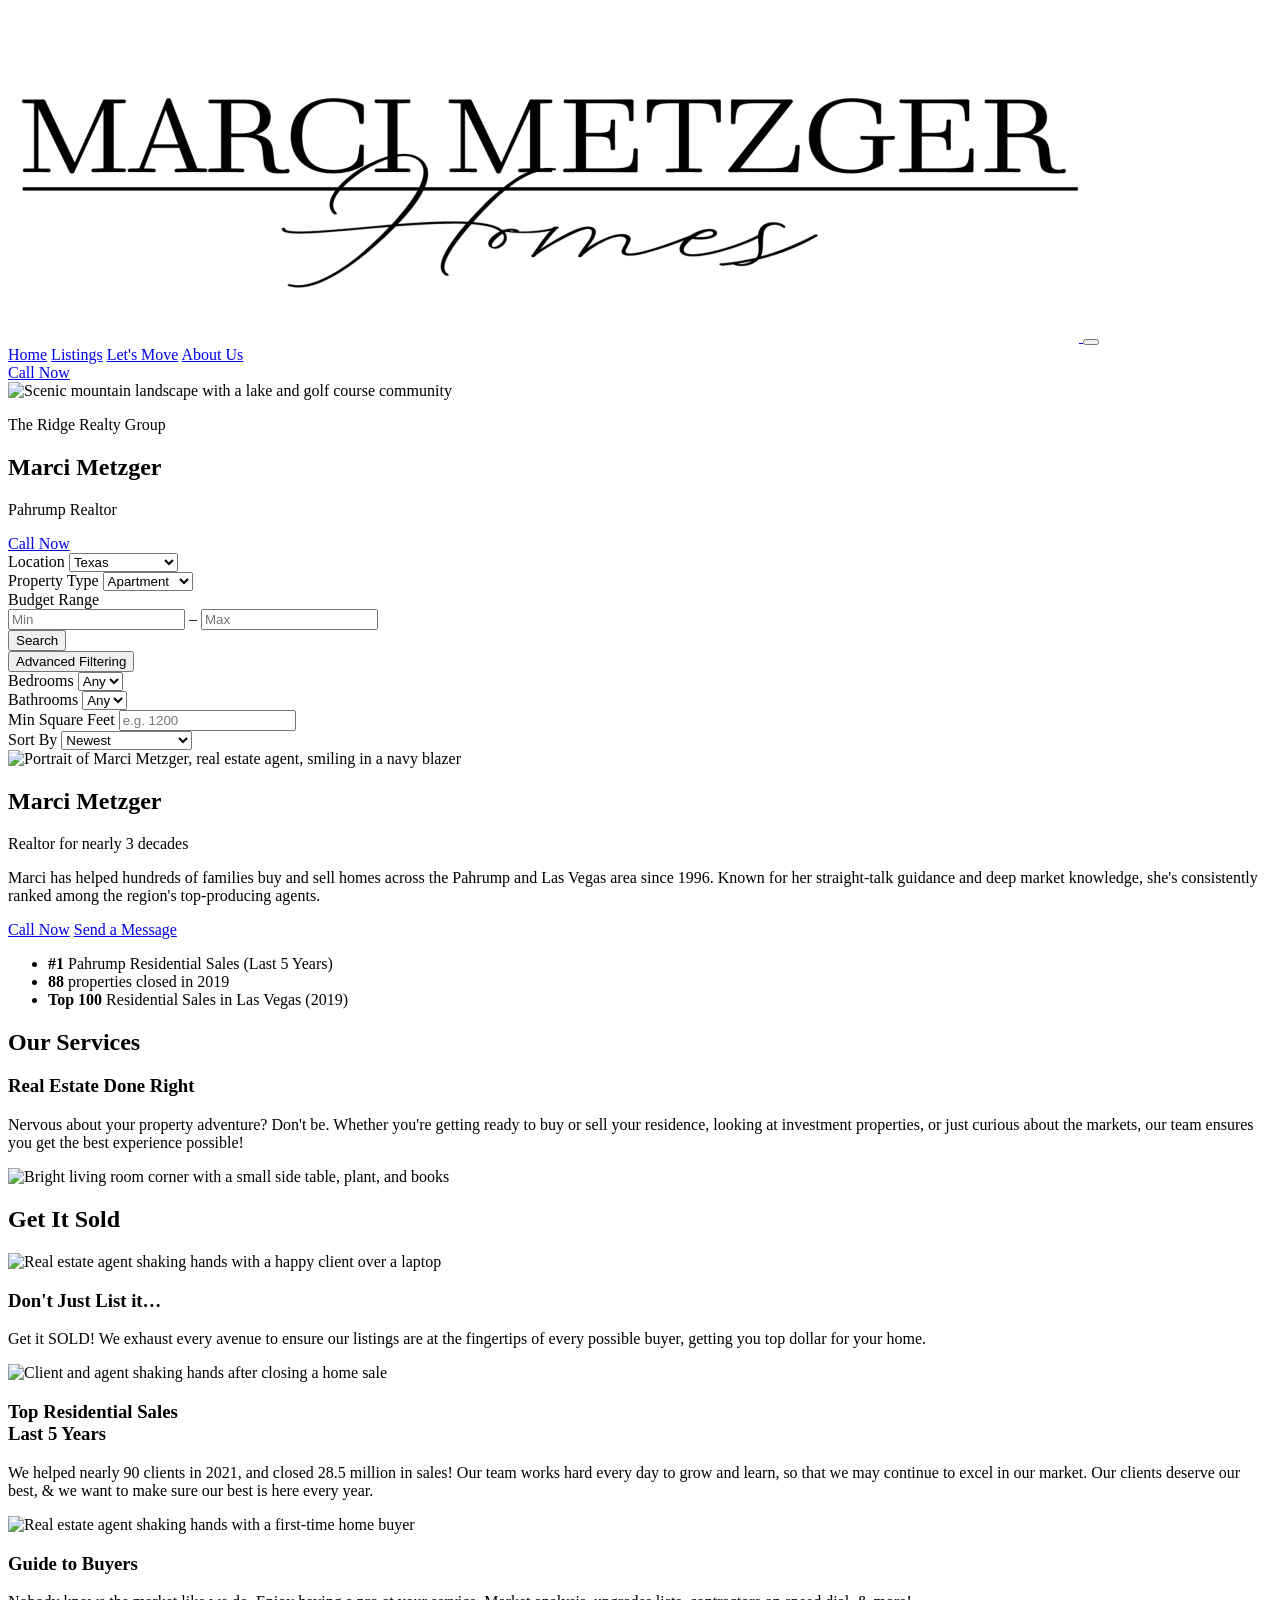
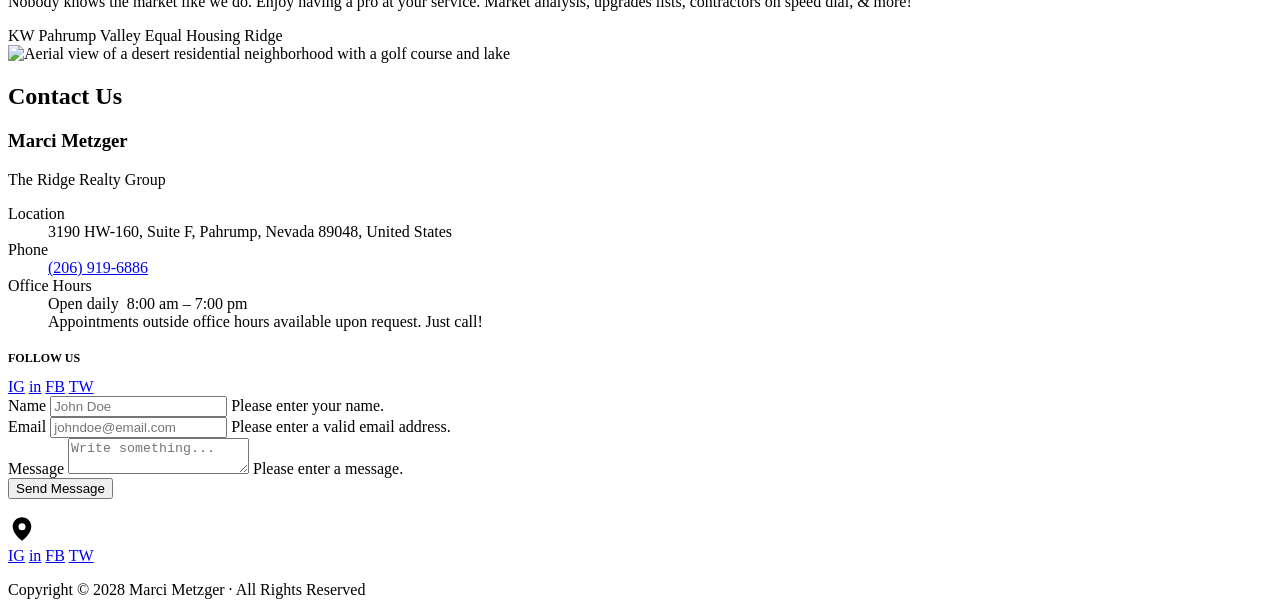
==== homepage.html @ 2920d017 "Create homepage.html" ====
<!DOCTYPE html>
<html lang="en">
<head>
<meta charset="UTF-8">
<meta name="viewport" content="width=device-width, initial-scale=1.0">
<title>Marci Metzger Homes | The Ridge Realty Group</title>
<link rel="stylesheet" href="styles.css">
</head>
<body>

<header class="site-header">
  <div class="container">
    <a href="#" class="brand">
    <img src="images/logo.png" alt="Marci Metzger Homes" class="brand-logo">
    </a>

    <button class="nav-toggle" id="navToggle" aria-expanded="false" aria-controls="primaryNav" aria-label="Toggle navigation menu">
      <span class="bar"></span>
    </button>

    <nav class="primary-nav" id="primaryNav" aria-label="Primary">
      <a href="#home">Home</a>
      <a href="#listings">Listings</a>
      <a href="#move">Let's Move</a>
      <a href="#about">About Us</a>
    </nav>

    <a href="tel:12069196886" class="btn btn-rust header-cta">Call Now</a>
  </div>
</header>

<main id="home">

  <!-- ============ HERO ============ -->
  <section class="hero" aria-label="Introduction">
    <div class="hero-media">
      <img src="https://images.unsplash.com/photo-1500375592092-40eb2168fd21?w=1600&h=1000&fit=crop"
           alt="Scenic mountain landscape with a lake and golf course community">
    </div>
    <div class="hero-copy container">
      <p class="eyebrow">The Ridge Realty Group</p>
      <h1>Marci Metzger</h1>
      <p class="role">Pahrump Realtor</p>
      <a href="tel:12069196886" class="btn btn-rust">Call Now</a>
    </div>
  </section>

  <!-- ============ SEARCH BAR ============ -->
  <div class="search-bar-wrap">
    <form class="search-bar" aria-label="Property search">
      <div class="container">
        <div class="search-fields">
          <div class="search-field">
            <label for="location">Location</label>
            <select id="location" name="location">
              <option value="">Select location</option>
              <option selected>Texas</option>
              <option>Nevada</option>
              <option>Arizona</option>
              <option>California</option>
            </select>
          </div>

          <div class="search-field">
            <label for="propertyType">Property Type</label>
            <select id="propertyType" name="propertyType">
              <option value="">Select type</option>
              <option selected>Apartment</option>
              <option>House</option>
              <option>Townhouse</option>
              <option>Land</option>
            </select>
          </div>

          <div class="search-field">
            <label id="budgetLabel">Budget Range</label>
            <div class="budget-range" role="group" aria-labelledby="budgetLabel">
              <input type="number" id="budgetMin" placeholder="Min" inputmode="numeric" aria-label="Minimum budget">
              <span class="sep" aria-hidden="true">–</span>
              <input type="number" id="budgetMax" placeholder="Max" inputmode="numeric" aria-label="Maximum budget">
            </div>
          </div>

          <button type="submit" class="search-submit">Search</button>
        </div>

        <button type="button" class="advanced-toggle" id="advancedToggle" aria-expanded="false" aria-controls="advancedFields">
          <span class="chevron" aria-hidden="true"></span>
          Advanced Filtering
        </button>

        <div class="advanced-fields" id="advancedFields">
          <div class="search-field">
            <label for="beds">Bedrooms</label>
            <select id="beds">
              <option value="">Any</option>
              <option>1+</option><option>2+</option><option>3+</option><option>4+</option>
            </select>
          </div>
          <div class="search-field">
            <label for="baths">Bathrooms</label>
            <select id="baths">
              <option value="">Any</option>
              <option>1+</option><option>2+</option><option>3+</option>
            </select>
          </div>
          <div class="search-field">
            <label for="sqft">Min Square Feet</label>
            <input type="number" id="sqft" placeholder="e.g. 1200" inputmode="numeric">
          </div>
          <div class="search-field">
            <label for="sortBy">Sort By</label>
            <select id="sortBy">
              <option value="">Newest</option>
              <option>Price: Low to High</option>
              <option>Price: High to Low</option>
            </select>
          </div>
        </div>
      </div>
    </form>
  </div>

  <!-- ============ AGENT ABOUT ============ -->
  <section class="about-agent" id="about" aria-labelledby="agentName">
    <div class="container agent-card">
      <div class="agent-photo">
        <img src="https://images.unsplash.com/photo-1573497019940-1c28c88b4f3e?w=640&h=800&fit=crop"
             alt="Portrait of Marci Metzger, real estate agent, smiling in a navy blazer">
      </div>

      <div class="agent-info">
        <h2 id="agentName">Marci Metzger</h2>
        <p class="role">Realtor for nearly 3 decades</p>
        <p class="bio">
          Marci has helped hundreds of families buy and sell homes across the Pahrump and Las
          Vegas area since 1996. Known for her straight-talk guidance and deep market
          knowledge, she's consistently ranked among the region's top-producing agents.
        </p>

        <div class="agent-actions">
          <a href="tel:12069196886" class="btn btn-rust">Call Now</a>
          <a href="#contact" class="btn btn-outline">Send a Message</a>
        </div>

        <ul class="agent-stats" role="list">
          <li class="stat-pill"><strong>#1</strong> Pahrump Residential Sales (Last 5 Years)</li>
          <li class="stat-pill"><strong>88</strong> properties closed in 2019</li>
          <li class="stat-pill"><strong>Top 100</strong> Residential Sales in Las Vegas (2019)</li>
        </ul>
      </div>
    </div>
  </section>

  <!-- ============ SERVICES ============ -->
  <section class="services" aria-labelledby="servicesHeading">
    <div class="container">
      <h2 id="servicesHeading">Our Services</h2>
      <article class="services-card">
        <div class="services-text">
          <h3>Real Estate Done Right</h3>
          <p>
            Nervous about your property adventure? Don't be. Whether you're getting ready to
            buy or sell your residence, looking at investment properties, or just curious
            about the markets, our team ensures you get the best experience possible!
          </p>
        </div>
        <div class="services-image">
          <img src="https://images.unsplash.com/photo-1493663284031-b7e3aefcae8e?w=900&h=700&fit=crop"
               alt="Bright living room corner with a small side table, plant, and books">
        </div>
      </article>
    </div>
  </section>

  <!-- ============ GET IT SOLD ============ -->
  <section class="sold" id="listings" aria-labelledby="soldHeading">
    <div class="container">
      <h2 id="soldHeading">Get It Sold</h2>
      <div class="sold-grid">

        <article class="sold-card">
          <img src="https://images.unsplash.com/photo-1521791136064-7986c2920216?w=700&h=520&fit=crop"
               alt="Real estate agent shaking hands with a happy client over a laptop">
          <div class="sold-body">
            <h3>Don't Just List it&hellip;</h3>
            <p>Get it SOLD! We exhaust every avenue to ensure our listings are at the fingertips of every possible buyer, getting you top dollar for your home.</p>
          </div>
        </article>

        <article class="sold-card featured">
          <img src="https://images.unsplash.com/photo-1521791136064-7986c2920216?w=700&h=520&fit=crop"
               alt="Client and agent shaking hands after closing a home sale">
          <div class="sold-body">
            <h3>Top Residential Sales<br>Last 5 Years</h3>
            <p>We helped nearly 90 clients in 2021, and closed 28.5 million in sales! Our team works hard every day to grow and learn, so that we may continue to excel in our market. Our clients deserve our best, &amp; we want to make sure our best is here every year.</p>
          </div>
        </article>

        <article class="sold-card">
          <img src="https://images.unsplash.com/photo-1521791136064-7986c2920216?w=700&h=520&fit=crop"
               alt="Real estate agent shaking hands with a first-time home buyer">
          <div class="sold-body">
            <h3>Guide to Buyers</h3>
            <p>Nobody knows the market like we do. Enjoy having a pro at your service. Market analysis, upgrades lists, contractors on speed dial, &amp; more!</p>
          </div>
        </article>

      </div>
    </div>
  </section>

  <!-- ============ PARTNER LOGOS ============ -->
  <div class="partners" aria-label="Affiliations and certifications">
    <div class="container logos">
      <span class="logo-chip">KW</span>
      <span class="logo-chip">Pahrump Valley</span>
      <span class="logo-chip">Equal Housing</span>
      <span class="logo-chip">Ridge</span>
    </div>
  </div>

  <!-- ============ AERIAL IMAGE ============ -->
  <div class="aerial">
    <img src="https://images.unsplash.com/photo-1449824913935-59a10b8d2000?w=1600&h=700&fit=crop"
         alt="Aerial view of a desert residential neighborhood with a golf course and lake">
  </div>

  <!-- ============ CONTACT ============ -->
  <section class="contact" id="contact" aria-labelledby="contactHeading">
    <div class="container">
      <h2 id="contactHeading">Contact Us</h2>

      <div class="contact-grid">
        <div class="contact-info">
          <h3>Marci Metzger</h3>
          <p class="org">The Ridge Realty Group</p>

          <dl>
            <dt>Location</dt>
            <dd>3190 HW-160, Suite F, Pahrump, Nevada 89048, United States</dd>

            <dt>Phone</dt>
            <dd><a href="tel:12069196886">(206) 919-6886</a></dd>

            <dt>Office Hours</dt>
            <dd>Open daily &nbsp;8:00 am &ndash; 7:00 pm<br>
              Appointments outside office hours available upon request. Just call!</dd>
          </dl>

          <p class="org" style="margin-top:20px; color:var(--rust); font-weight:700; text-transform:uppercase; font-size:12px;">Follow Us</p>
          <nav class="social-row" aria-label="Social media">
            <a href="#" aria-label="Instagram">IG</a>
            <a href="#" aria-label="LinkedIn">in</a>
            <a href="#" aria-label="Facebook">FB</a>
            <a href="#" aria-label="Twitter">TW</a>
          </nav>
        </div>

        <form class="contact-form" id="contactForm" novalidate>
          <div class="form-field" id="nameField">
            <label for="name">Name</label>
            <input type="text" id="name" name="name" placeholder="John Doe" autocomplete="name">
            <span class="field-error">Please enter your name.</span>
          </div>

          <div class="form-field" id="emailField">
            <label for="email">Email</label>
            <input type="email" id="email" name="email" placeholder="johndoe@email.com" autocomplete="email">
            <span class="field-error">Please enter a valid email address.</span>
          </div>

          <div class="form-field" id="messageField">
            <label for="message">Message</label>
            <textarea id="message" name="message" placeholder="Write something..."></textarea>
            <span class="field-error">Please enter a message.</span>
          </div>

          <button type="submit" class="btn btn-rust" style="align-self:flex-start;">Send Message</button>
          <p class="form-status" id="formStatus" role="status" aria-live="polite"></p>
        </form>
      </div>

      <div class="map-embed" role="img" aria-label="Map showing office location in Pahrump, Nevada">
        <svg class="pin" width="28" height="28" viewBox="0 0 24 24" fill="currentColor"><path d="M12 2C7.6 2 4 5.6 4 10c0 6 8 12 8 12s8-6 8-12c0-4.4-3.6-8-8-8zm0 11a3 3 0 1 1 0-6 3 3 0 0 1 0 6z"/></svg>
      </div>
    </div>
  </section>

</main>

<footer class="site-footer">
  <div class="container">
    <nav class="social-row" aria-label="Social media">
      <a href="#" aria-label="Instagram">IG</a>
      <a href="#" aria-label="LinkedIn">in</a>
      <a href="#" aria-label="Facebook">FB</a>
      <a href="#" aria-label="Twitter">TW</a>
    </nav>
    <p>Copyright &copy; 2028 Marci Metzger &middot; All Rights Reserved</p>
  </div>
</footer>

<script src="script.js"></script>
</body>
</html>
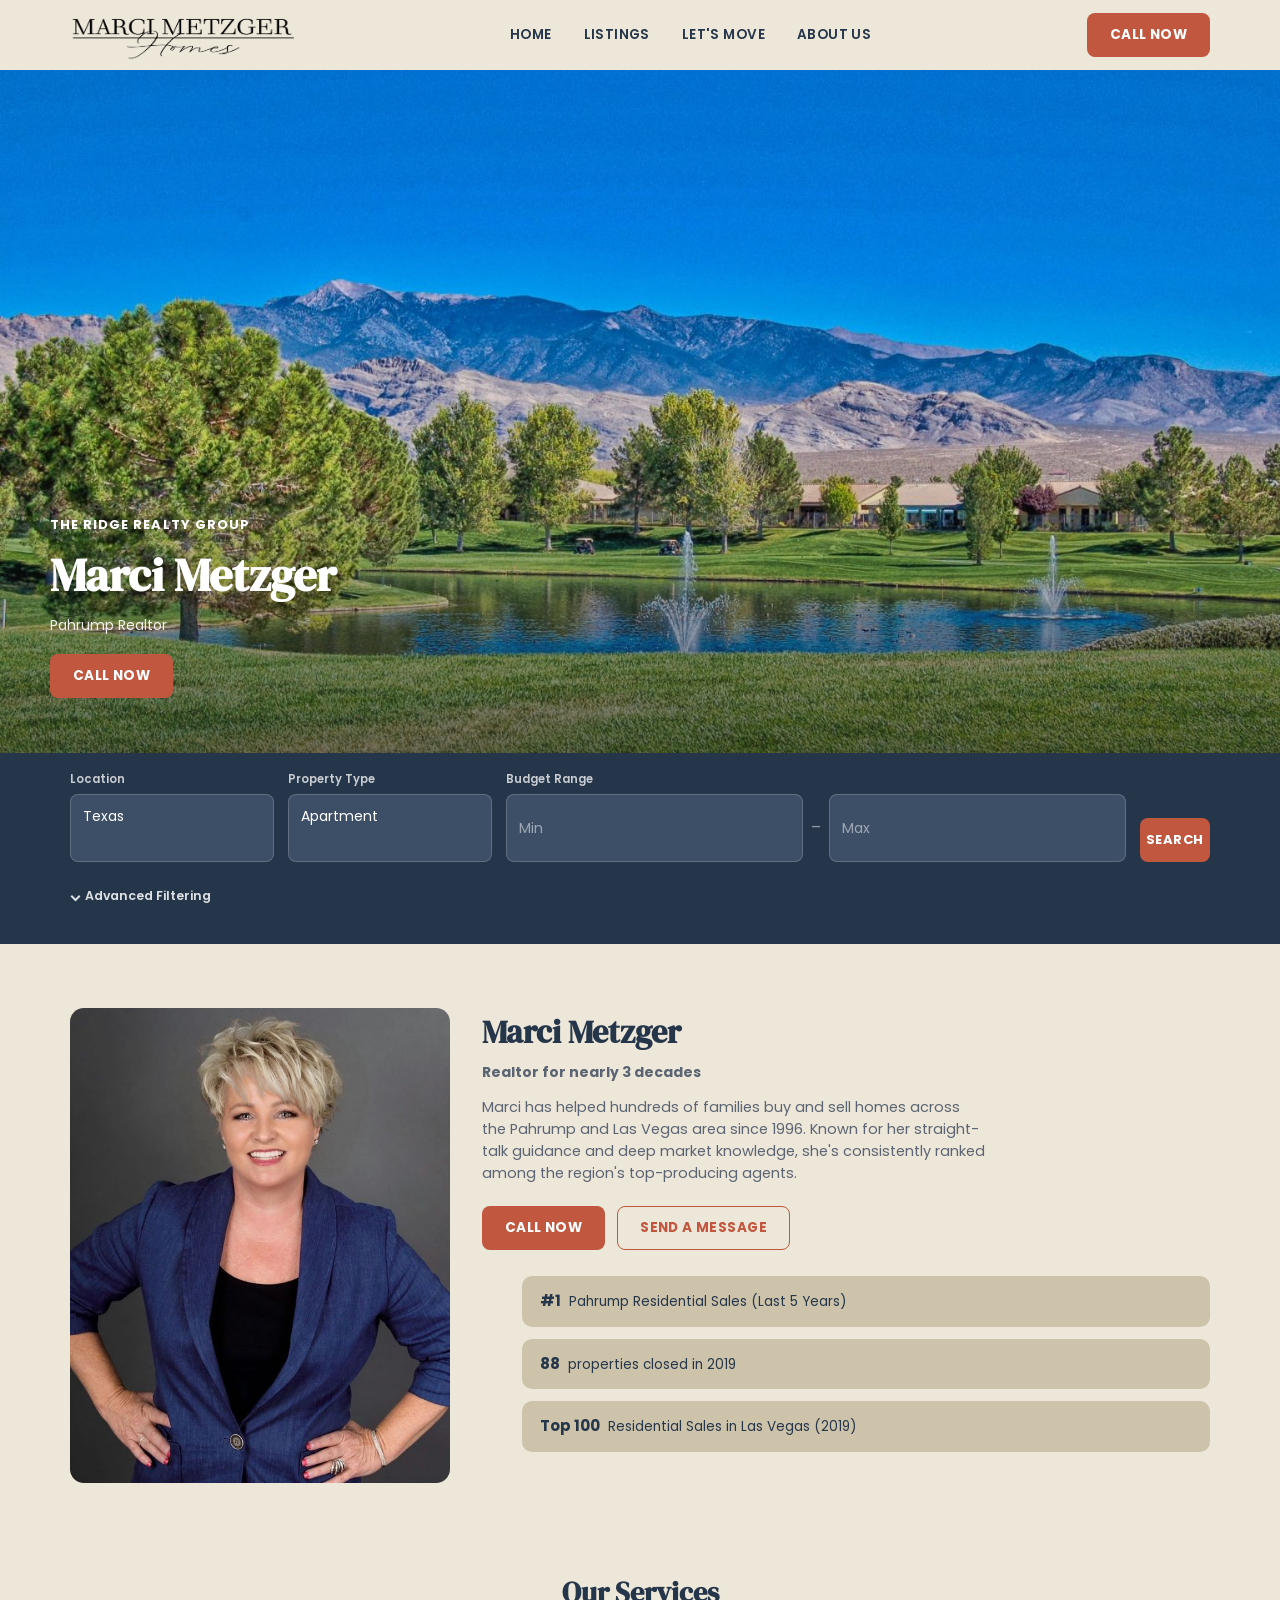
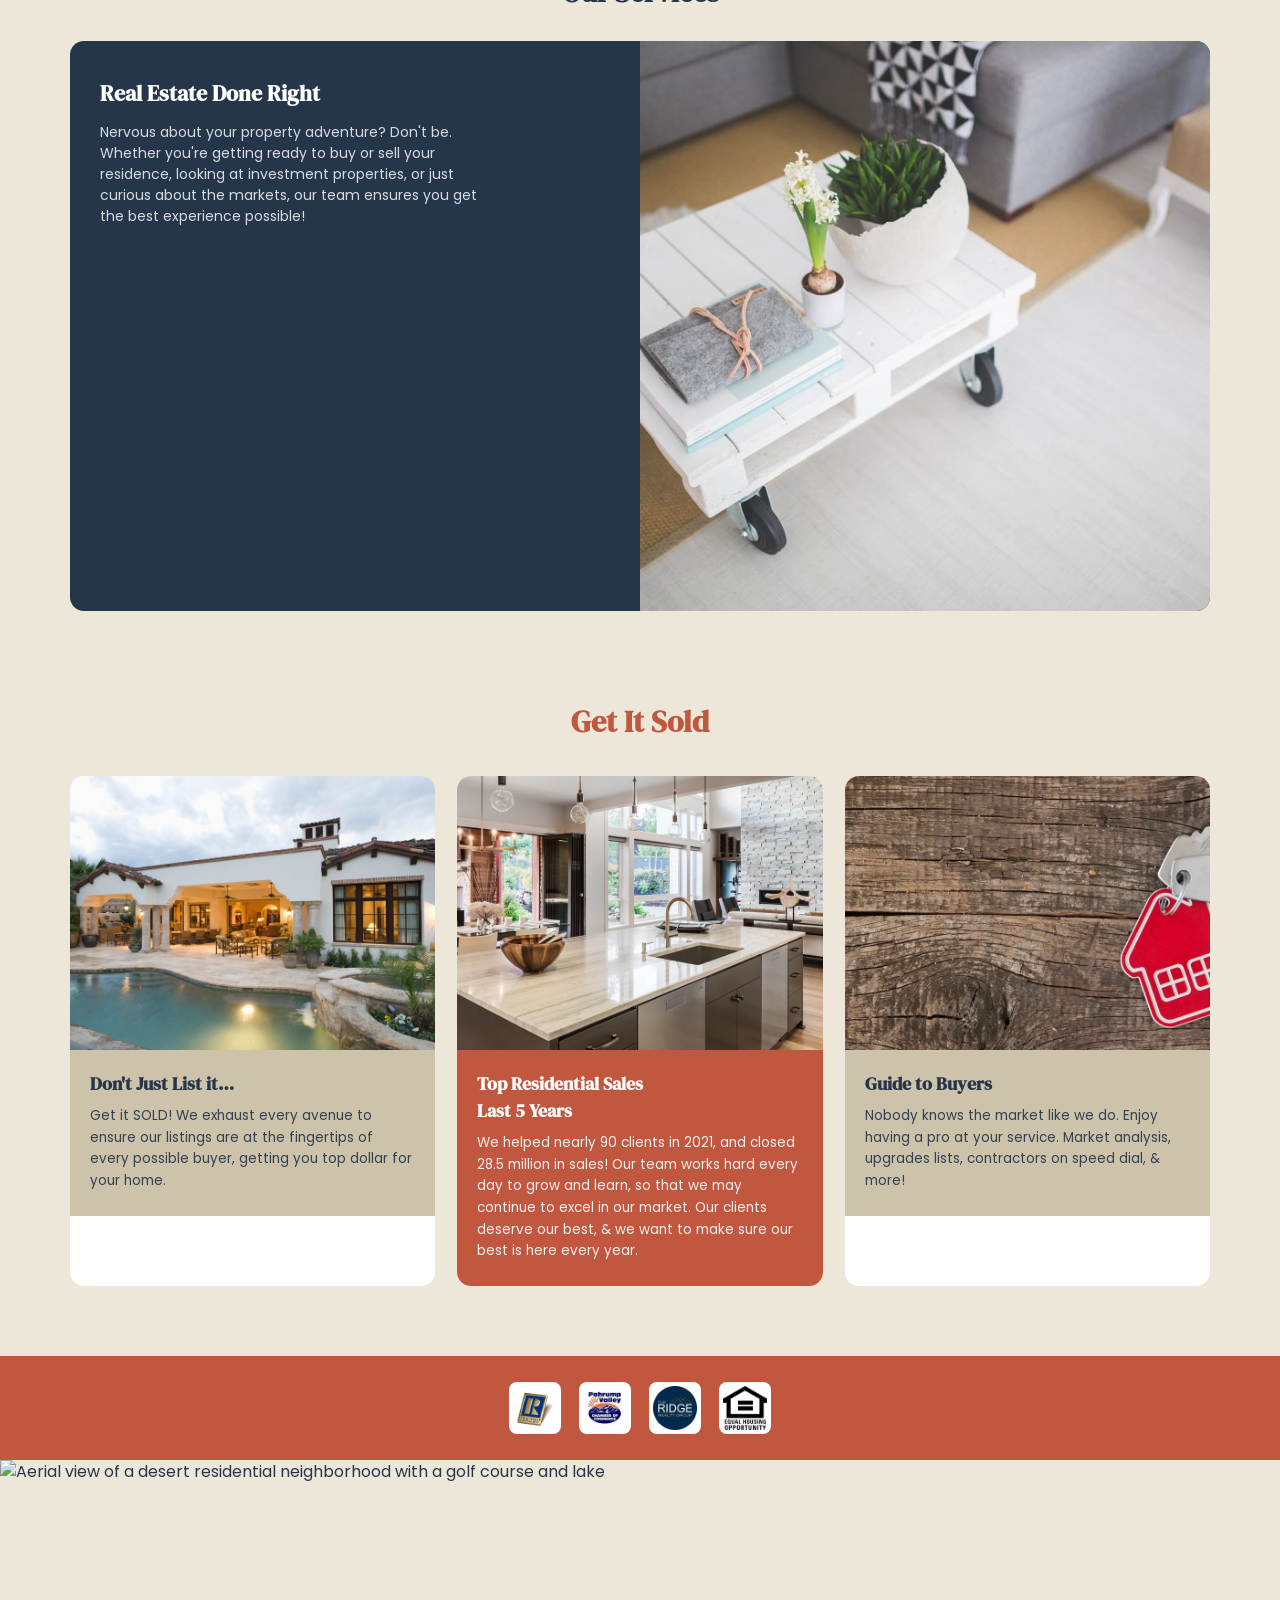
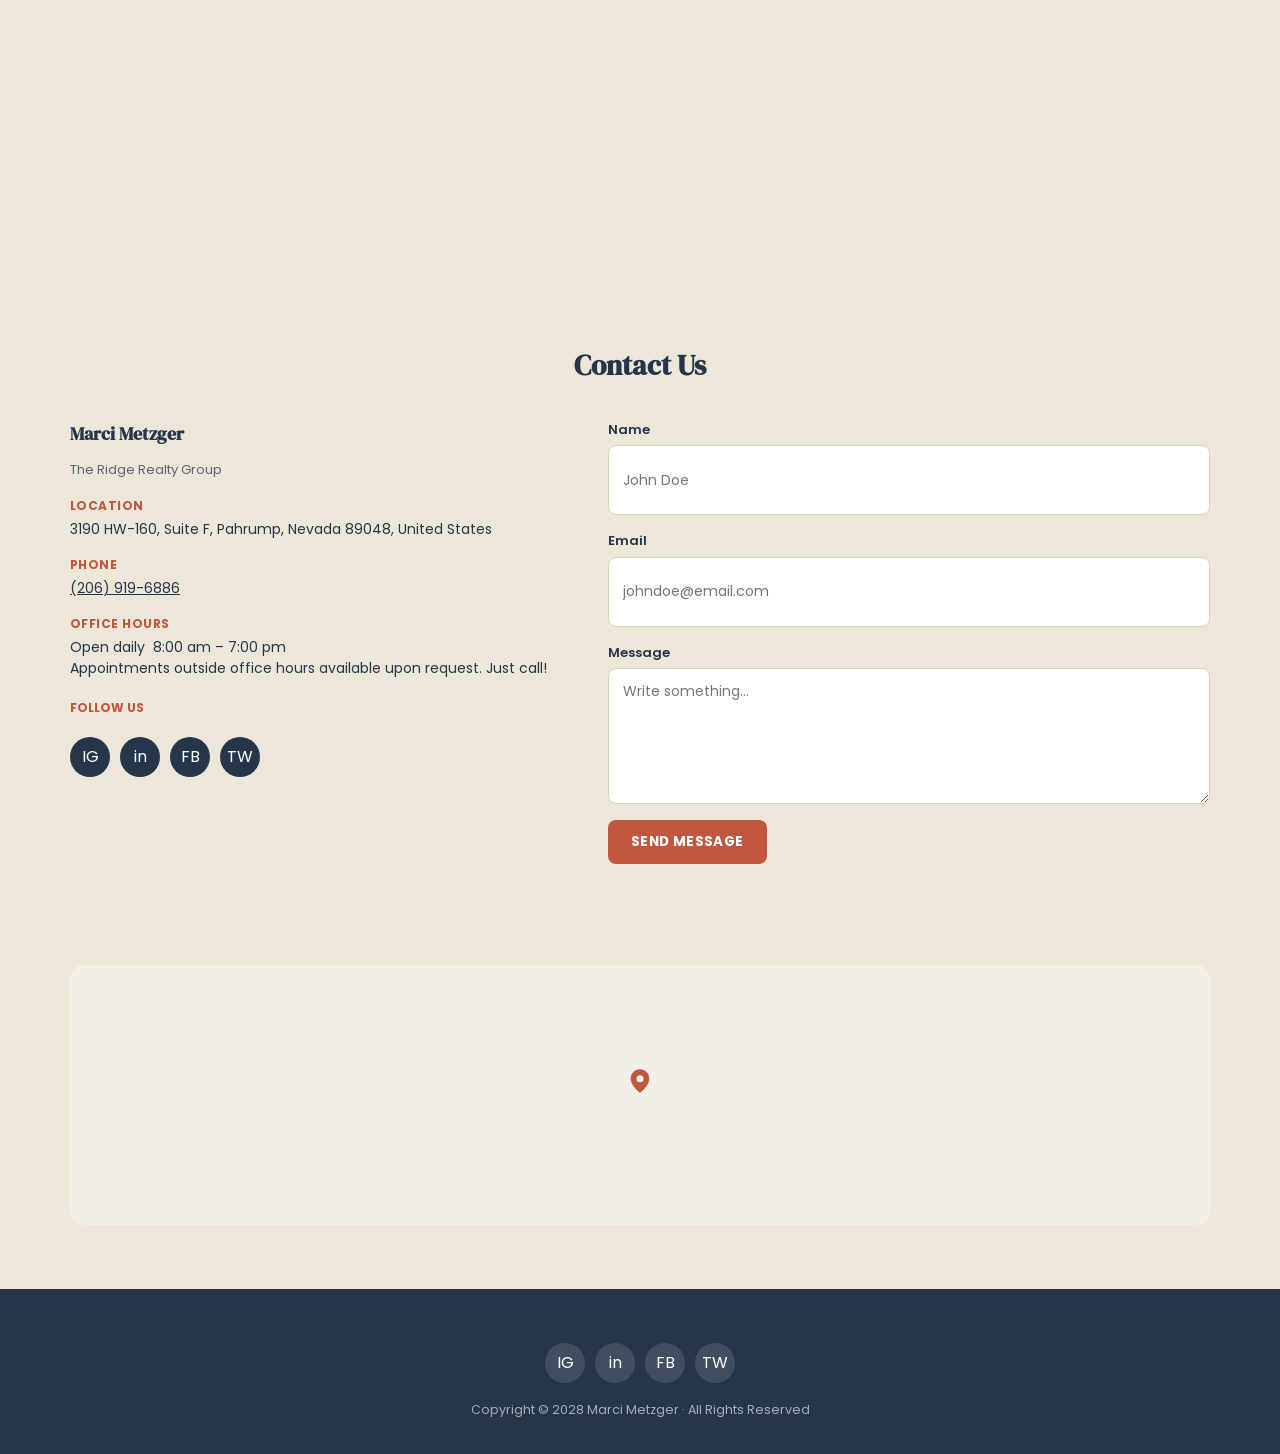
==== commit 16e148fb: "Replace website images" ====
--- a/homepage.html
+++ b/homepage.html
@@ -34,7 +34,7 @@
   <!-- ============ HERO ============ -->
   <section class="hero" aria-label="Introduction">
     <div class="hero-media">
-      <img src="https://images.unsplash.com/photo-1500375592092-40eb2168fd21?w=1600&h=1000&fit=crop"
+      <img src="images/hero.jpg"
            alt="Scenic mountain landscape with a lake and golf course community">
     </div>
     <div class="hero-copy container">
@@ -125,8 +125,8 @@
   <section class="about-agent" id="about" aria-labelledby="agentName">
     <div class="container agent-card">
       <div class="agent-photo">
-        <img src="https://images.unsplash.com/photo-1573497019940-1c28c88b4f3e?w=640&h=800&fit=crop"
-             alt="Portrait of Marci Metzger, real estate agent, smiling in a navy blazer">
+        <img src="images/profile.jpg"
+             alt="Portrait of Marci Metzger">
       </div>
 
       <div class="agent-info">
@@ -166,7 +166,7 @@
           </p>
         </div>
         <div class="services-image">
-          <img src="https://images.unsplash.com/photo-1493663284031-b7e3aefcae8e?w=900&h=700&fit=crop"
+          <img src="images/service1.jpg"
                alt="Bright living room corner with a small side table, plant, and books">
         </div>
       </article>
@@ -180,8 +180,8 @@
       <div class="sold-grid">
 
         <article class="sold-card">
-          <img src="https://images.unsplash.com/photo-1521791136064-7986c2920216?w=700&h=520&fit=crop"
-               alt="Real estate agent shaking hands with a happy client over a laptop">
+          <img src="images/intro2.jpg"
+               alt="A mid-century house">
           <div class="sold-body">
             <h3>Don't Just List it&hellip;</h3>
             <p>Get it SOLD! We exhaust every avenue to ensure our listings are at the fingertips of every possible buyer, getting you top dollar for your home.</p>
@@ -189,8 +189,8 @@
         </article>
 
         <article class="sold-card featured">
-          <img src="https://images.unsplash.com/photo-1521791136064-7986c2920216?w=700&h=520&fit=crop"
-               alt="Client and agent shaking hands after closing a home sale">
+          <img src="images/intro1.jpg"
+               alt="Interior or a mid-century house">
           <div class="sold-body">
             <h3>Top Residential Sales<br>Last 5 Years</h3>
             <p>We helped nearly 90 clients in 2021, and closed 28.5 million in sales! Our team works hard every day to grow and learn, so that we may continue to excel in our market. Our clients deserve our best, &amp; we want to make sure our best is here every year.</p>
@@ -198,8 +198,8 @@
         </article>
 
         <article class="sold-card">
-          <img src="https://images.unsplash.com/photo-1521791136064-7986c2920216?w=700&h=520&fit=crop"
-               alt="Real estate agent shaking hands with a first-time home buyer">
+          <img src="images/intro3.jpg"
+               alt="Key to a property in a wooden background">
           <div class="sold-body">
             <h3>Guide to Buyers</h3>
             <p>Nobody knows the market like we do. Enjoy having a pro at your service. Market analysis, upgrades lists, contractors on speed dial, &amp; more!</p>
@@ -213,10 +213,10 @@
   <!-- ============ PARTNER LOGOS ============ -->
   <div class="partners" aria-label="Affiliations and certifications">
     <div class="container logos">
-      <span class="logo-chip">KW</span>
-      <span class="logo-chip">Pahrump Valley</span>
-      <span class="logo-chip">Equal Housing</span>
-      <span class="logo-chip">Ridge</span>
+        <img src="images/company1.jpg" alt="Realtor" class="logo-chip">
+        <img src="images/company2.jpg" alt="Pahrump Valley Chamber of Commerce" class="logo-chip">
+        <img src="images/company3.png" alt="The Ridge Realty Group" class="logo-chip">
+        <img src="images/company4.png" alt="Equality Housing Opportunity" class="logo-chip">
     </div>
   </div>
 
--- a/styles.css
+++ b/styles.css
@@ -0,0 +1,657 @@
+@import url('https://fonts.googleapis.com/css2?family=DM+Serif+Display&family=Poppins:wght@400;600;700&display=swap');
+
+:root{
+  --navy:#26364a;
+  --navy-soft:#3d4f66;
+  --cream:#ede7d9;
+  --cream-deep:#e2dbc9;
+  --paper:#ffffff;
+  --line:#d9d0ba;
+  --rust:#c1573f;
+  --rust-deep:#a6432d;
+  --tan:#cdc3ab;
+  --text:#26364a;
+  --text-soft:#5b6472;
+  --focus:#1f6fa5;
+  --radius-lg:14px;
+  --radius-md:10px;
+  --max:1180px;
+  font-size:16px;
+}
+
+*, *::before, *::after{ box-sizing:border-box; }
+html{ scroll-behavior:smooth; }
+body {
+  margin: 0;
+  font-family: "Poppins", sans-serif;
+  color: var(--text);
+  background: var(--cream);
+  line-height: 1.5;
+}
+img{ max-width:100%; display:block; }
+h1, h2, h3 { 
+  font-family: "DM Serif Display", serif; 
+  margin: 0; 
+}
+a{ color:inherit; }
+button{ font-family:inherit; }
+
+.visually-hidden{
+  position:absolute; width:1px; height:1px;
+  padding:0; margin:-1px; overflow:hidden;
+  clip:rect(0,0,0,0); white-space:nowrap; border:0;
+}
+
+/* Visible, consistent focus state for every interactive element */
+a:focus-visible,
+button:focus-visible,
+input:focus-visible,
+select:focus-visible,
+textarea:focus-visible{
+  outline:2px solid var(--focus);
+  outline-offset:2px;
+  border-radius:4px;
+}
+
+.container{
+  max-width:var(--max);
+  margin:0 auto;
+  padding:0 20px;
+}
+
+/* =========================================================
+   Buttons
+   ========================================================= */
+.btn{
+  display:inline-flex;
+  align-items:center;
+  justify-content:center;
+  gap:8px;
+  min-height:44px;
+  padding:0 22px;
+  border-radius:8px;
+  font-size:13.5px;
+  font-weight:700;
+  letter-spacing:.03em;
+  text-transform:uppercase;
+  text-decoration:none;
+  cursor:pointer;
+  border:1.5px solid transparent;
+  transition:background .15s ease, color .15s ease, border-color .15s ease;
+}
+.btn-rust{ background:var(--rust); color:#fff; }
+.btn-rust:hover{ background:var(--rust-deep); }
+.btn-outline{ background:transparent; color:var(--rust); border-color:var(--rust); }
+.btn-outline:hover{ background:var(--rust); color:#fff; }
+
+/* =========================================================
+   Header
+   ========================================================= */
+.site-header {
+  height: 70px;
+}
+
+.site-header .container {
+  height: 100%;
+  display: flex;       /* Optional: Helps align your nav and logo horizontally */
+  align-items: center; /* Optional: Centers everything vertically */
+  justify-content: space-between; /* NEW: Distributes items Left, Center, and Right */
+  position: relative; /* Helps keep the layout stable */
+}
+
+.brand {
+  height: 100%;
+  display: flex; 
+  align-items: center;
+}
+
+.brand-logo {
+  height: 100%;
+  max-height: 70px; 
+  width: auto;         /* Maintains the aspect ratio */
+  object-fit: contain; /* Prevents distortion */
+}
+.brand .brand-name {
+  font-family: "DM Serif Display", serif;
+  font-weight: 700;
+  font-size: 16px;
+  letter-spacing: .05em;
+  text-transform: uppercase;
+}
+.brand .brand-tag{
+  font-family:"Brush Script MT", cursive;
+  font-size:14px;
+  color:var(--text-soft);
+}
+
+.nav-toggle{
+  display:flex;
+  align-items:center;
+  justify-content:center;
+  width:44px; height:44px;
+  border:none;
+  background:transparent;
+  cursor:pointer;
+}
+.nav-toggle .bar{
+  display:block;
+  width:22px; height:2px;
+  background:var(--navy);
+  position:relative;
+  transition:transform .2s ease, opacity .2s ease;
+}
+.nav-toggle .bar::before,
+.nav-toggle .bar::after{
+  content:"";
+  position:absolute; left:0;
+  width:22px; height:2px;
+  background:var(--navy);
+  transition:transform .2s ease, top .2s ease;
+}
+.nav-toggle .bar::before{ top:-7px; }
+.nav-toggle .bar::after{ top:7px; }
+.nav-toggle[aria-expanded="true"] .bar{ background:transparent; }
+.nav-toggle[aria-expanded="true"] .bar::before{ transform:rotate(45deg); top:0; }
+.nav-toggle[aria-expanded="true"] .bar::after{ transform:rotate(-45deg); top:0; }
+
+.primary-nav{
+  position:absolute;
+  top:100%; left:0; right:0;
+  background:var(--cream);
+  border-bottom:1px solid var(--line);
+  display:none;
+  flex-direction:column;
+  padding:8px 20px 18px;
+}
+.primary-nav.open{ display:flex; }
+.primary-nav a{
+  padding:12px 0;
+  font-size:14px;
+  font-weight:600;
+  text-decoration:none;
+  color:var(--navy);
+  border-bottom:1px solid var(--line);
+}
+.primary-nav a:last-child{ border-bottom:none; }
+.header-cta{ display:none; }
+
+@media (min-width:860px){
+  .nav-toggle{ display:none; }
+  .primary-nav{
+    position:static;
+    display:flex;
+    flex-direction:row;
+    gap:32px;
+    background:transparent;
+    border:none;
+    padding:0;
+  }
+  .primary-nav a{
+    border:none;
+    padding:8px 0;
+    font-size:13.5px;
+    letter-spacing:.03em;
+    text-transform:uppercase;
+  }
+  .header-cta{ display:inline-flex; }
+}
+
+/* =========================================================
+   Hero
+   ========================================================= */
+.hero{
+  position:relative;
+  isolation:isolate;
+}
+.hero-media{
+  position:relative;
+  height:76vh;
+  min-height:420px;
+  max-height:700px;
+  overflow:hidden;
+}
+.hero-media img{
+  width:100%; height:100%;
+  object-fit:cover;
+}
+.hero-media::after{
+  content:"";
+  position:absolute; inset:0;
+  background:linear-gradient(0deg, rgba(15,20,26,.55) 0%, rgba(15,20,26,.05) 45%, rgba(15,20,26,0) 70%);
+}
+.hero-copy{
+  position:absolute;
+  left:0; right:0; bottom:56px;
+  z-index:2;
+  padding:0 20px;
+  color:#fff;
+}
+.hero-copy .eyebrow{
+  font-size:13px;
+  font-weight:700;
+  letter-spacing:.08em;
+  text-transform:uppercase;
+  margin:0 0 6px;
+}
+.hero-copy h1{
+  font-size:clamp(28px, 6vw, 46px);
+  margin:0 0 6px;
+}
+.hero-copy .role{
+  font-size:14px;
+  margin:0 0 18px;
+  opacity:.9;
+}
+
+/* Search bar */
+.search-bar-wrap{
+  position:relative;
+  z-index:3;
+  margin-top:-1px;
+}
+.search-bar{
+  background:var(--navy);
+  padding:18px 20px 14px;
+}
+.search-fields{
+  display:grid;
+  grid-template-columns:1fr;
+  gap:14px;
+}
+.search-field{
+  display:flex;
+  flex-direction:column;
+  gap:6px;
+}
+.search-field label{
+  font-size:11.5px;
+  font-weight:600;
+  color:rgba(255,255,255,.75);
+}
+.search-field select,
+.search-field input{
+  all:unset;
+  background:var(--navy-soft);
+  border:1px solid rgba(255,255,255,.18);
+  border-radius:8px;
+  padding:11px 12px;
+  font-size:14px;
+  color:#fff;
+  min-height:44px;
+}
+.search-field select{ cursor:pointer; }
+.search-field input::placeholder{ color:rgba(255,255,255,.5); }
+.budget-range{
+  display:flex;
+  align-items:center;
+  gap:8px;
+}
+.budget-range input{ flex:1; min-width:0; }
+.budget-range .sep{ color:rgba(255,255,255,.5); }
+.search-submit{
+  min-height:44px;
+  border:none;
+  border-radius:8px;
+  background:var(--rust);
+  color:#fff;
+  font-weight:700;
+  font-size:13px;
+  letter-spacing:.04em;
+  text-transform:uppercase;
+  cursor:pointer;
+}
+.search-submit:hover{ background:var(--rust-deep); }
+
+.advanced-toggle{
+  all:unset;
+  display:inline-flex;
+  align-items:center;
+  gap:6px;
+  color:rgba(255,255,255,.85);
+  font-size:12.5px;
+  font-weight:600;
+  cursor:pointer;
+  padding:12px 2px;
+  min-height:44px;
+}
+.advanced-toggle .chevron{
+  width:7px; height:7px;
+  border-right:2px solid currentColor;
+  border-bottom:2px solid currentColor;
+  transform:rotate(45deg);
+  transition:transform .18s ease;
+}
+.advanced-toggle[aria-expanded="true"] .chevron{ transform:rotate(-135deg); }
+
+.advanced-fields{
+  max-height:0;
+  overflow:hidden;
+  opacity:0;
+  transition:max-height .25s ease, opacity .2s ease, margin .25s ease;
+  display:grid;
+  grid-template-columns:1fr;
+  gap:14px;
+}
+.advanced-fields.open{
+  max-height:400px;
+  opacity:1;
+  margin-top:4px;
+  padding-bottom:14px;
+}
+
+@media (min-width:760px){
+  .search-fields{
+    grid-template-columns:1fr 1fr 1.3fr auto;
+    align-items:end;
+  }
+  .advanced-fields{ grid-template-columns:repeat(4, 1fr); }
+}
+@media (min-width:860px){
+  .hero-copy{ padding:0; }
+  .search-bar .container{ padding:0 20px; }
+}
+
+/* =========================================================
+   Agent About section
+   ========================================================= */
+.about-agent{
+  padding:64px 0;
+}
+.agent-card{
+  display:grid;
+  grid-template-columns:1fr;
+  gap:32px;
+}
+.agent-photo img{
+  width:100%;
+  aspect-ratio:4/5;
+  object-fit:cover;
+  border-radius:var(--radius-lg);
+}
+.agent-info h2{
+  font-size:32px;
+  color:var(--navy);
+  margin-bottom:6px;
+}
+.agent-info .role{
+  font-weight:700;
+  font-size:14px;
+  color:var(--text-soft);
+  margin:0 0 14px;
+}
+.agent-info p.bio{
+  font-size:14.5px;
+  color:var(--text-soft);
+  max-width:56ch;
+  margin:0 0 22px;
+}
+.agent-actions{
+  display:flex;
+  flex-wrap:wrap;
+  gap:12px;
+  margin-bottom:26px;
+}
+.agent-stats{
+  display:flex;
+  flex-direction:column;
+  gap:12px;
+}
+.stat-pill{
+  background:var(--tan);
+  border-radius:var(--radius-md);
+  padding:14px 18px;
+  font-size:13.5px;
+  color:var(--navy);
+  display:flex;
+  gap:8px;
+  align-items:baseline;
+}
+.stat-pill strong{ font-size:15px; }
+
+@media (min-width:860px){
+  .agent-card{
+    grid-template-columns:380px 1fr;
+    align-items:start;
+  }
+}
+
+/* =========================================================
+   Services section
+   ========================================================= */
+.services{ padding:24px 0 64px; }
+.services h2{
+  text-align:center;
+  font-size:28px;
+  color:var(--navy);
+  margin-bottom:28px;
+}
+.services-card{
+  background:var(--navy);
+  border-radius:var(--radius-lg);
+  overflow:hidden;
+  display:grid;
+  grid-template-columns:1fr;
+}
+.services-text{
+  padding:36px 30px;
+  color:#fff;
+}
+.services-text h3{
+  font-size:22px;
+  margin-bottom:12px;
+}
+.services-text p{
+  font-size:14px;
+  color:rgba(255,255,255,.82);
+  max-width:44ch;
+  margin:0;
+}
+.services-image img{
+  width:100%; height:100%;
+  min-height:260px;
+  object-fit:cover;
+}
+@media (min-width:760px){
+  .services-card{ grid-template-columns:1fr 1fr; }
+}
+
+/* =========================================================
+   Get It Sold section
+   ========================================================= */
+.sold{ padding:24px 0 70px; text-align:center; }
+.sold h2{
+  color:var(--rust);
+  font-size:30px;
+  margin-bottom:32px;
+}
+.sold-grid{
+  display:grid;
+  grid-template-columns:1fr;
+  gap:22px;
+  text-align:left;
+}
+.sold-card{
+  border-radius:var(--radius-lg);
+  overflow:hidden;
+  background:var(--paper);
+}
+.sold-card img{
+  width:100%;
+  aspect-ratio:4/3;
+  object-fit:cover;
+}
+.sold-card .sold-body{
+  padding:20px 20px 24px;
+  background:var(--tan);
+  color:var(--navy);
+}
+.sold-card.featured .sold-body{
+  background:var(--rust);
+  color:#fff;
+}
+.sold-body h3{
+  font-size:18px;
+  margin-bottom:8px;
+}
+.sold-body p{
+  font-size:13.5px;
+  margin:0;
+  opacity:.92;
+  line-height:1.6;
+}
+@media (min-width:860px){
+  .sold-grid{ grid-template-columns:repeat(3, 1fr); }
+}
+
+/* =========================================================
+   Partner logos band
+   ========================================================= */
+.partners{
+  background:var(--rust);
+  padding:26px 0;
+}
+.partners .logos{
+  display:flex;
+  align-items:center;
+  justify-content:center;
+  flex-wrap:wrap;
+  gap:18px;
+}
+.logos img,
+.logos .logo-chip{
+  height:52px;
+  width:52px;
+  border-radius:8px;
+  background:#fff;
+  display:flex;
+  align-items:center;
+  justify-content:center;
+  font-size:10px;
+  font-weight:700;
+  color:var(--navy);
+  text-align:center;
+  padding:4px;
+}
+
+/* Aerial image */
+.aerial img{
+  width:100%;
+  height:clamp(220px, 42vw, 420px);
+  object-fit:cover;
+}
+
+/* =========================================================
+   Contact section
+   ========================================================= */
+.contact{ padding:64px 0; }
+.contact h2{
+  text-align:center;
+  font-size:28px;
+  color:var(--navy);
+  margin-bottom:34px;
+}
+.contact-grid{
+  display:grid;
+  grid-template-columns:1fr;
+  gap:36px;
+}
+.contact-info h3{ font-size:18px; margin-bottom:4px; }
+.contact-info .org{ font-size:13px; color:var(--text-soft); margin-bottom:18px; }
+.contact-info dt{
+  font-size:12px;
+  font-weight:700;
+  text-transform:uppercase;
+  letter-spacing:.04em;
+  color:var(--rust);
+  margin-top:16px;
+}
+.contact-info dd{
+  margin:4px 0 0;
+  font-size:14px;
+  color:var(--navy);
+}
+.social-row{
+  display:flex;
+  gap:10px;
+  margin-top:20px;
+}
+.social-row a{
+  width:40px; height:40px;
+  border-radius:50%;
+  background:var(--navy);
+  color:#fff;
+  display:flex;
+  align-items:center;
+  justify-content:center;
+  text-decoration:none;
+}
+.social-row a:hover{ background:var(--rust); }
+
+.contact-form{ display:flex; flex-direction:column; gap:16px; }
+.form-field{ display:flex; flex-direction:column; gap:6px; }
+.form-field label{ font-size:13px; font-weight:600; color:var(--navy); }
+.form-field input,
+.form-field textarea{
+  all:unset;
+  background:#fff;
+  border:1px solid var(--line);
+  border-radius:8px;
+  padding:12px 14px;
+  font-size:14px;
+  min-height:44px;
+}
+.form-field textarea{ min-height:110px; resize:vertical; }
+.form-field.invalid input,
+.form-field.invalid textarea{ border-color:var(--rust-deep); }
+.field-error{
+  font-size:12px;
+  color:var(--rust-deep);
+  display:none;
+}
+.form-field.invalid .field-error{ display:block; }
+.form-status{
+  font-size:13.5px;
+  color:var(--text-soft);
+  min-height:18px;
+}
+
+@media (min-width:860px){
+  .contact-grid{ grid-template-columns:1fr 1.2fr; }
+}
+
+/* Map */
+.map-embed{
+  margin-top:40px;
+  border-radius:var(--radius-lg);
+  overflow:hidden;
+  height:260px;
+  position:relative;
+  background:
+    linear-gradient(#f1efe8,#f1efe8) padding-box,
+    repeating-linear-gradient(0deg, #d8d2c4 0 1px, transparent 1px 40px),
+    repeating-linear-gradient(90deg, #d8d2c4 0 1px, transparent 1px 40px);
+}
+.map-embed .pin{
+  position:absolute;
+  top:50%; left:50%;
+  transform:translate(-50%,-100%);
+  color:var(--rust);
+}
+
+/* =========================================================
+   Footer
+   ========================================================= */
+.site-footer{
+  background:var(--navy);
+  color:rgba(255,255,255,.85);
+  padding:34px 0;
+  text-align:center;
+}
+.site-footer .social-row{ justify-content:center; }
+.site-footer .social-row a{ background:rgba(255,255,255,.12); }
+.site-footer .social-row a:hover{ background:var(--rust); }
+.site-footer p{
+  margin:18px 0 0;
+  font-size:12.5px;
+  color:rgba(255,255,255,.6);
+}
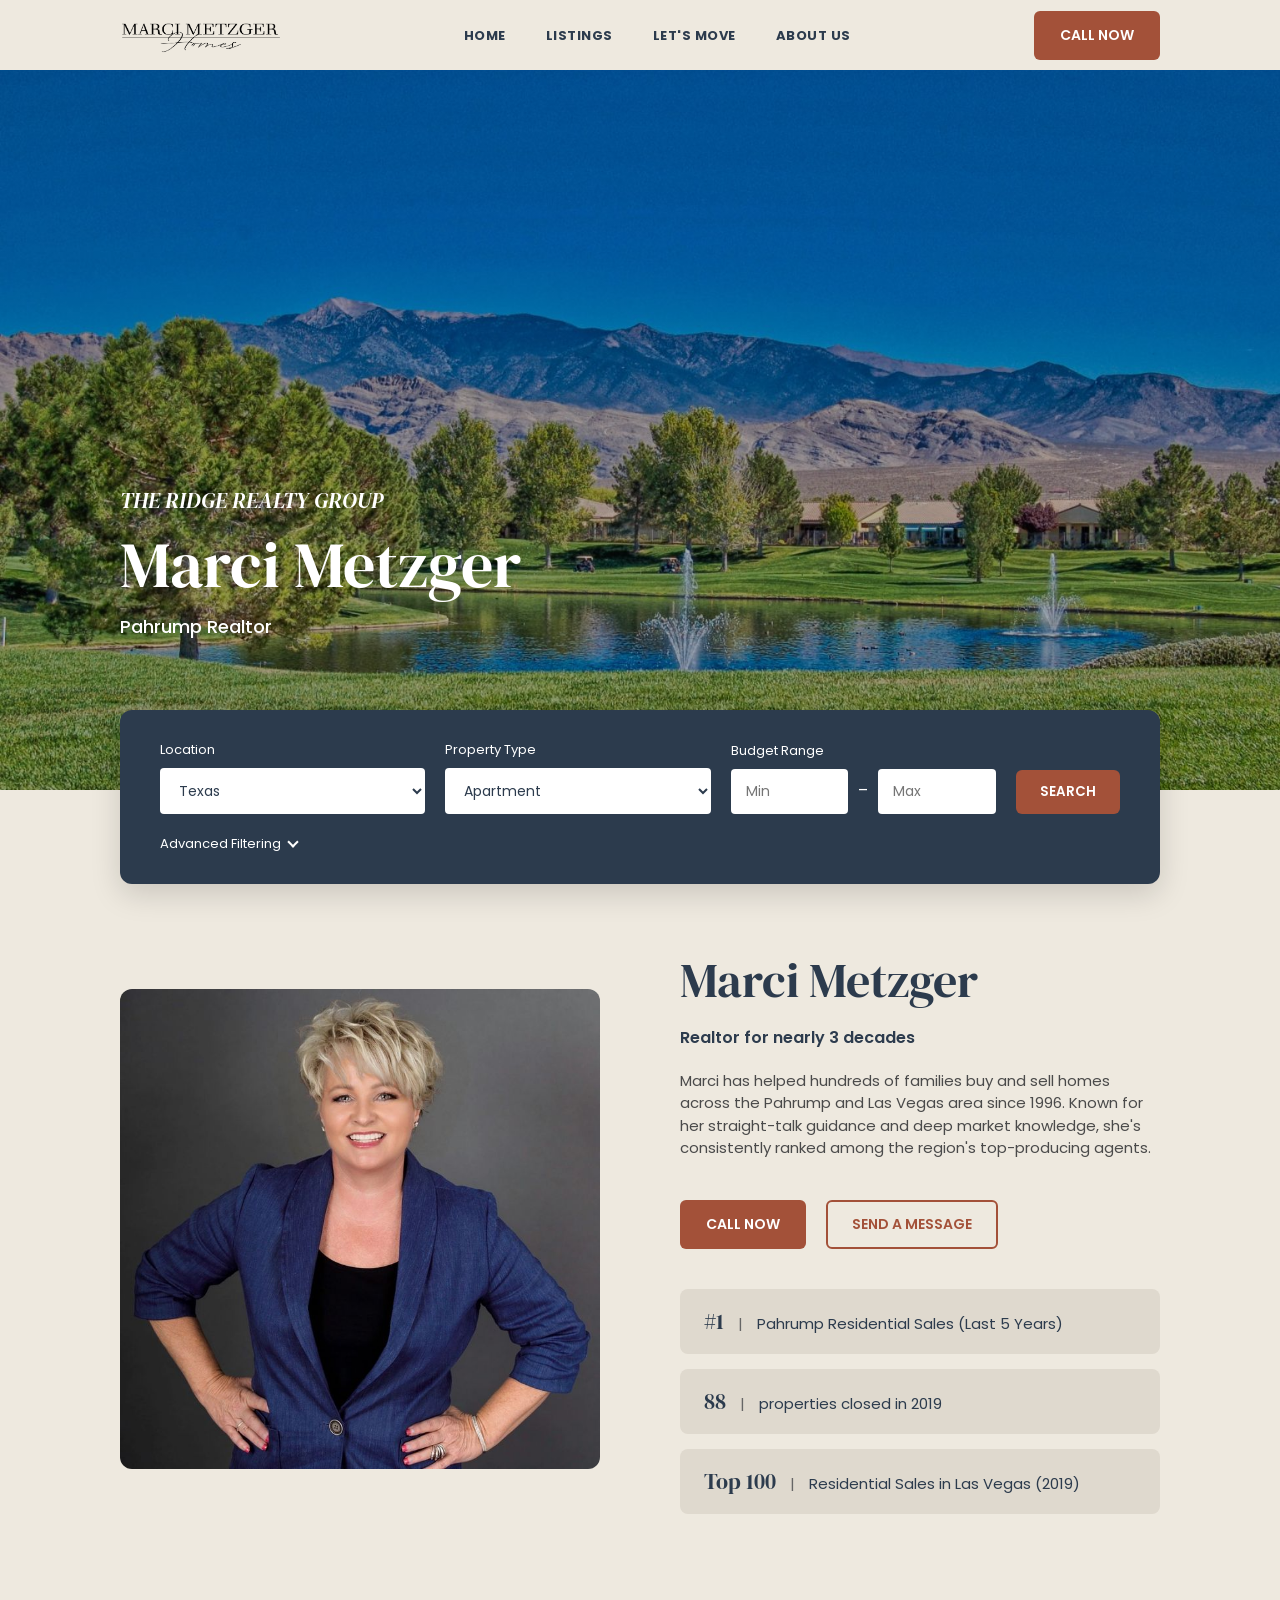
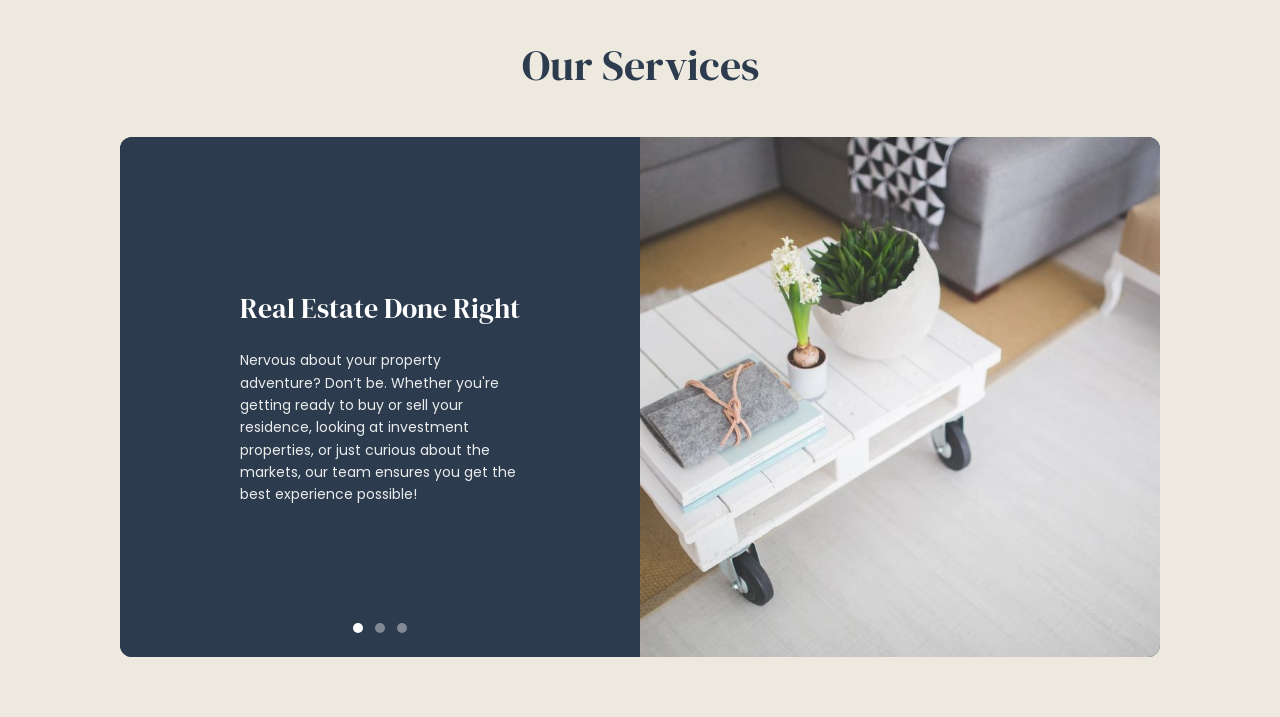
==== commit 8050987c: "Revise the hero, search, about, and services" ====
--- a/homepage.html
+++ b/homepage.html
@@ -1,306 +1,202 @@
 <!DOCTYPE html>
 <html lang="en">
 <head>
-<meta charset="UTF-8">
-<meta name="viewport" content="width=device-width, initial-scale=1.0">
-<title>Marci Metzger Homes | The Ridge Realty Group</title>
-<link rel="stylesheet" href="styles.css">
+    <meta charset="UTF-8">
+    <meta name="viewport" content="width=device-width, initial-scale=1.0">
+    <title>Marci Metzger - Pahrump Realtor</title>
+    <link rel="preconnect" href="https://fonts.googleapis.com">
+    <link rel="preconnect" href="https://fonts.gstatic.com" crossorigin>
+    <link href="https://fonts.googleapis.com/css2?family=DM+Serif+Display:ital@0;1&family=Poppins:wght@300;400;500;600;700&display=swap" rel="stylesheet">
+    <link rel="stylesheet" href="styles.css">
 </head>
 <body>
-
-<header class="site-header">
-  <div class="container">
-    <a href="#" class="brand">
-    <img src="images/logo.png" alt="Marci Metzger Homes" class="brand-logo">
-    </a>
-
-    <button class="nav-toggle" id="navToggle" aria-expanded="false" aria-controls="primaryNav" aria-label="Toggle navigation menu">
-      <span class="bar"></span>
-    </button>
-
-    <nav class="primary-nav" id="primaryNav" aria-label="Primary">
-      <a href="#home">Home</a>
-      <a href="#listings">Listings</a>
-      <a href="#move">Let's Move</a>
-      <a href="#about">About Us</a>
-    </nav>
-
-    <a href="tel:12069196886" class="btn btn-rust header-cta">Call Now</a>
-  </div>
-</header>
-
-<main id="home">
-
-  <!-- ============ HERO ============ -->
-  <section class="hero" aria-label="Introduction">
-    <div class="hero-media">
-      <img src="images/hero.jpg"
-           alt="Scenic mountain landscape with a lake and golf course community">
-    </div>
-    <div class="hero-copy container">
-      <p class="eyebrow">The Ridge Realty Group</p>
-      <h1>Marci Metzger</h1>
-      <p class="role">Pahrump Realtor</p>
-      <a href="tel:12069196886" class="btn btn-rust">Call Now</a>
-    </div>
-  </section>
-
-  <!-- ============ SEARCH BAR ============ -->
-  <div class="search-bar-wrap">
-    <form class="search-bar" aria-label="Property search">
-      <div class="container">
-        <div class="search-fields">
-          <div class="search-field">
-            <label for="location">Location</label>
-            <select id="location" name="location">
-              <option value="">Select location</option>
-              <option selected>Texas</option>
-              <option>Nevada</option>
-              <option>Arizona</option>
-              <option>California</option>
-            </select>
-          </div>
-
-          <div class="search-field">
-            <label for="propertyType">Property Type</label>
-            <select id="propertyType" name="propertyType">
-              <option value="">Select type</option>
-              <option selected>Apartment</option>
-              <option>House</option>
-              <option>Townhouse</option>
-              <option>Land</option>
-            </select>
-          </div>
-
-          <div class="search-field">
-            <label id="budgetLabel">Budget Range</label>
-            <div class="budget-range" role="group" aria-labelledby="budgetLabel">
-              <input type="number" id="budgetMin" placeholder="Min" inputmode="numeric" aria-label="Minimum budget">
-              <span class="sep" aria-hidden="true">–</span>
-              <input type="number" id="budgetMax" placeholder="Max" inputmode="numeric" aria-label="Maximum budget">
-            </div>
-          </div>
-
-          <button type="submit" class="search-submit">Search</button>
+    <header class="site-header">
+        <div class="header-container">
+            <div class="logo">
+                <img src="images/logo.png" alt="Marci Metzger Homes Logo" class="logo-img">
+            </div>
+            
+            <button class="mobile-menu-toggle" aria-label="Toggle navigation menu" aria-expanded="false">
+                <span class="hamburger"></span>
+            </button>
+
+            <nav class="main-nav" aria-label="Main Navigation">
+                <ul>
+                    <li><a href="#home">HOME</a></li>
+                    <li><a href="#listings">LISTINGS</a></li>
+                    <li><a href="#move">LET'S MOVE</a></li>
+                    <li><a href="#about">ABOUT US</a></li>
+                </ul>
+            </nav>
+            
+            <a href="tel:+1234567890" class="btn btn-primary header-btn">CALL NOW</a>
         </div>
-
-        <button type="button" class="advanced-toggle" id="advancedToggle" aria-expanded="false" aria-controls="advancedFields">
-          <span class="chevron" aria-hidden="true"></span>
-          Advanced Filtering
-        </button>
-
-        <div class="advanced-fields" id="advancedFields">
-          <div class="search-field">
-            <label for="beds">Bedrooms</label>
-            <select id="beds">
-              <option value="">Any</option>
-              <option>1+</option><option>2+</option><option>3+</option><option>4+</option>
-            </select>
-          </div>
-          <div class="search-field">
-            <label for="baths">Bathrooms</label>
-            <select id="baths">
-              <option value="">Any</option>
-              <option>1+</option><option>2+</option><option>3+</option>
-            </select>
-          </div>
-          <div class="search-field">
-            <label for="sqft">Min Square Feet</label>
-            <input type="number" id="sqft" placeholder="e.g. 1200" inputmode="numeric">
-          </div>
-          <div class="search-field">
-            <label for="sortBy">Sort By</label>
-            <select id="sortBy">
-              <option value="">Newest</option>
-              <option>Price: Low to High</option>
-              <option>Price: High to Low</option>
-            </select>
-          </div>
-        </div>
-      </div>
-    </form>
-  </div>
-
-  <!-- ============ AGENT ABOUT ============ -->
-  <section class="about-agent" id="about" aria-labelledby="agentName">
-    <div class="container agent-card">
-      <div class="agent-photo">
-        <img src="images/profile.jpg"
-             alt="Portrait of Marci Metzger">
-      </div>
-
-      <div class="agent-info">
-        <h2 id="agentName">Marci Metzger</h2>
-        <p class="role">Realtor for nearly 3 decades</p>
-        <p class="bio">
-          Marci has helped hundreds of families buy and sell homes across the Pahrump and Las
-          Vegas area since 1996. Known for her straight-talk guidance and deep market
-          knowledge, she's consistently ranked among the region's top-producing agents.
-        </p>
-
-        <div class="agent-actions">
-          <a href="tel:12069196886" class="btn btn-rust">Call Now</a>
-          <a href="#contact" class="btn btn-outline">Send a Message</a>
-        </div>
-
-        <ul class="agent-stats" role="list">
-          <li class="stat-pill"><strong>#1</strong> Pahrump Residential Sales (Last 5 Years)</li>
-          <li class="stat-pill"><strong>88</strong> properties closed in 2019</li>
-          <li class="stat-pill"><strong>Top 100</strong> Residential Sales in Las Vegas (2019)</li>
-        </ul>
-      </div>
-    </div>
-  </section>
-
-  <!-- ============ SERVICES ============ -->
-  <section class="services" aria-labelledby="servicesHeading">
-    <div class="container">
-      <h2 id="servicesHeading">Our Services</h2>
-      <article class="services-card">
-        <div class="services-text">
-          <h3>Real Estate Done Right</h3>
-          <p>
-            Nervous about your property adventure? Don't be. Whether you're getting ready to
-            buy or sell your residence, looking at investment properties, or just curious
-            about the markets, our team ensures you get the best experience possible!
-          </p>
-        </div>
-        <div class="services-image">
-          <img src="images/service1.jpg"
-               alt="Bright living room corner with a small side table, plant, and books">
-        </div>
-      </article>
-    </div>
-  </section>
-
-  <!-- ============ GET IT SOLD ============ -->
-  <section class="sold" id="listings" aria-labelledby="soldHeading">
-    <div class="container">
-      <h2 id="soldHeading">Get It Sold</h2>
-      <div class="sold-grid">
-
-        <article class="sold-card">
-          <img src="images/intro2.jpg"
-               alt="A mid-century house">
-          <div class="sold-body">
-            <h3>Don't Just List it&hellip;</h3>
-            <p>Get it SOLD! We exhaust every avenue to ensure our listings are at the fingertips of every possible buyer, getting you top dollar for your home.</p>
-          </div>
-        </article>
-
-        <article class="sold-card featured">
-          <img src="images/intro1.jpg"
-               alt="Interior or a mid-century house">
-          <div class="sold-body">
-            <h3>Top Residential Sales<br>Last 5 Years</h3>
-            <p>We helped nearly 90 clients in 2021, and closed 28.5 million in sales! Our team works hard every day to grow and learn, so that we may continue to excel in our market. Our clients deserve our best, &amp; we want to make sure our best is here every year.</p>
-          </div>
-        </article>
-
-        <article class="sold-card">
-          <img src="images/intro3.jpg"
-               alt="Key to a property in a wooden background">
-          <div class="sold-body">
-            <h3>Guide to Buyers</h3>
-            <p>Nobody knows the market like we do. Enjoy having a pro at your service. Market analysis, upgrades lists, contractors on speed dial, &amp; more!</p>
-          </div>
-        </article>
-
-      </div>
-    </div>
-  </section>
-
-  <!-- ============ PARTNER LOGOS ============ -->
-  <div class="partners" aria-label="Affiliations and certifications">
-    <div class="container logos">
-        <img src="images/company1.jpg" alt="Realtor" class="logo-chip">
-        <img src="images/company2.jpg" alt="Pahrump Valley Chamber of Commerce" class="logo-chip">
-        <img src="images/company3.png" alt="The Ridge Realty Group" class="logo-chip">
-        <img src="images/company4.png" alt="Equality Housing Opportunity" class="logo-chip">
-    </div>
-  </div>
-
-  <!-- ============ AERIAL IMAGE ============ -->
-  <div class="aerial">
-    <img src="https://images.unsplash.com/photo-1449824913935-59a10b8d2000?w=1600&h=700&fit=crop"
-         alt="Aerial view of a desert residential neighborhood with a golf course and lake">
-  </div>
-
-  <!-- ============ CONTACT ============ -->
-  <section class="contact" id="contact" aria-labelledby="contactHeading">
-    <div class="container">
-      <h2 id="contactHeading">Contact Us</h2>
-
-      <div class="contact-grid">
-        <div class="contact-info">
-          <h3>Marci Metzger</h3>
-          <p class="org">The Ridge Realty Group</p>
-
-          <dl>
-            <dt>Location</dt>
-            <dd>3190 HW-160, Suite F, Pahrump, Nevada 89048, United States</dd>
-
-            <dt>Phone</dt>
-            <dd><a href="tel:12069196886">(206) 919-6886</a></dd>
-
-            <dt>Office Hours</dt>
-            <dd>Open daily &nbsp;8:00 am &ndash; 7:00 pm<br>
-              Appointments outside office hours available upon request. Just call!</dd>
-          </dl>
-
-          <p class="org" style="margin-top:20px; color:var(--rust); font-weight:700; text-transform:uppercase; font-size:12px;">Follow Us</p>
-          <nav class="social-row" aria-label="Social media">
-            <a href="#" aria-label="Instagram">IG</a>
-            <a href="#" aria-label="LinkedIn">in</a>
-            <a href="#" aria-label="Facebook">FB</a>
-            <a href="#" aria-label="Twitter">TW</a>
-          </nav>
-        </div>
-
-        <form class="contact-form" id="contactForm" novalidate>
-          <div class="form-field" id="nameField">
-            <label for="name">Name</label>
-            <input type="text" id="name" name="name" placeholder="John Doe" autocomplete="name">
-            <span class="field-error">Please enter your name.</span>
-          </div>
-
-          <div class="form-field" id="emailField">
-            <label for="email">Email</label>
-            <input type="email" id="email" name="email" placeholder="johndoe@email.com" autocomplete="email">
-            <span class="field-error">Please enter a valid email address.</span>
-          </div>
-
-          <div class="form-field" id="messageField">
-            <label for="message">Message</label>
-            <textarea id="message" name="message" placeholder="Write something..."></textarea>
-            <span class="field-error">Please enter a message.</span>
-          </div>
-
-          <button type="submit" class="btn btn-rust" style="align-self:flex-start;">Send Message</button>
-          <p class="form-status" id="formStatus" role="status" aria-live="polite"></p>
-        </form>
-      </div>
-
-      <div class="map-embed" role="img" aria-label="Map showing office location in Pahrump, Nevada">
-        <svg class="pin" width="28" height="28" viewBox="0 0 24 24" fill="currentColor"><path d="M12 2C7.6 2 4 5.6 4 10c0 6 8 12 8 12s8-6 8-12c0-4.4-3.6-8-8-8zm0 11a3 3 0 1 1 0-6 3 3 0 0 1 0 6z"/></svg>
-      </div>
-    </div>
-  </section>
-
-</main>
-
-<footer class="site-footer">
-  <div class="container">
-    <nav class="social-row" aria-label="Social media">
-      <a href="#" aria-label="Instagram">IG</a>
-      <a href="#" aria-label="LinkedIn">in</a>
-      <a href="#" aria-label="Facebook">FB</a>
-      <a href="#" aria-label="Twitter">TW</a>
-    </nav>
-    <p>Copyright &copy; 2028 Marci Metzger &middot; All Rights Reserved</p>
-  </div>
-</footer>
-
-<script src="script.js"></script>
+    </header>
+
+    <main>
+        <section id="home" class="hero" aria-label="Hero Section">
+            <div class="hero-content">
+                <p class="hero-subtitle">THE RIDGE REALTY GROUP</p>
+                <h2 class="hero-title">Marci Metzger</h2>
+                <p class="hero-role">Pahrump Realtor</p>
+            </div>
+        </section>
+
+        <section class="search-section" aria-label="Property Search">
+            <div class="search-bar-wrap">
+                <form class="search-bar" id="searchForm" aria-label="Property search">
+                    <div class="container">
+                        <!-- Main Search Fields -->
+                        <div class="search-fields">
+                            <div class="search-field">
+                                <label for="location">Location</label>
+                                <select id="location" name="location">
+                                    <option value="">Select location</option>
+                                    <option selected>Texas</option>
+                                    <option>Nevada</option>
+                                    <option>Arizona</option>
+                                    <option>California</option>
+                                </select>
+                            </div>
+                            <div class="search-field">
+                                <label for="propertyType">Property Type</label>
+                                <select id="propertyType" name="propertyType">
+                                    <option value="">Select type</option>
+                                    <option selected>Apartment</option>
+                                    <option>House</option>
+                                    <option>Townhouse</option>
+                                    <option>Land</option>
+                                </select>
+                            </div>
+                            <div class="search-field">
+                                <label id="budgetLabel">Budget Range</label>
+                                <div class="budget-range" role="group" aria-labelledby="budgetLabel">
+                                    <input type="number" id="budgetMin" placeholder="Min" inputmode="numeric" aria-label="Minimum budget">
+                                    <span class="sep" aria-hidden="true">–</span>
+                                    <input type="number" id="budgetMax" placeholder="Max" inputmode="numeric" aria-label="Maximum budget">
+                                </div>
+                            </div>
+                            <button type="submit" class="search-submit">Search</button>
+                        </div>
+
+                        <!-- Advanced Fields (Moved ABOVE the button) -->
+                        <div class="advanced-fields" id="advancedFields">
+                            <div class="search-field">
+                                <label for="beds">Bedrooms</label>
+                                <select id="beds">
+                                    <option value="">Any</option>
+                                    <option>1+</option><option>2+</option><option>3+</option><option>4+</option>
+                                </select>
+                            </div>
+                            <div class="search-field">
+                                <label for="baths">Bathrooms</label>
+                                <select id="baths">
+                                    <option value="">Any</option>
+                                    <option>1+</option><option>2+</option><option>3+</option>
+                                </select>
+                            </div>
+                            <div class="search-field">
+                                <label for="sqft">Min Square Feet</label>
+                                <input type="number" id="sqft" placeholder="e.g. 1200" inputmode="numeric">
+                            </div>
+                            <div class="search-field">
+                                <label for="sortBy">Sort By</label>
+                                <select id="sortBy">
+                                    <option value="">Newest</option>
+                                    <option>Price: Low to High</option>
+                                    <option>Price: High to Low</option>
+                                </select>
+                            </div>
+                        </div>
+
+                        <!-- Toggle Button (Moved to the BOTTOM) -->
+                        <button type="button" class="advanced-toggle" id="advancedToggle" aria-expanded="false" aria-controls="advancedFields">
+                            Advanced Filtering
+                            <span class="chevron" aria-hidden="true"></span>
+                        </button>
+                    </div>
+                </form>
+            </div>
+        </section>
+
+        <section id="about" class="about-section" aria-label="About Marci Metzger">
+            <article class="about-grid">
+                <div class="about-image-wrapper">
+                    <img src="images/profile.jpg" alt="Marci Metzger, Pahrump Realtor" class="about-img">
+                </div>
+                
+                <div class="about-content">
+                    <h2 class="section-title">Marci Metzger</h2>
+                    <p class="section-subtitle">Realtor for nearly 3 decades</p>
+                    <p class="about-description">
+                        Marci has helped hundreds of families buy and sell homes across the Pahrump and Las Vegas area since 1996. Known for her straight-talk guidance and deep market knowledge, she's consistently ranked among the region's top-producing agents.
+                    </p>
+                    
+                    <div class="action-buttons">
+                        <a href="tel:+1234567890" class="btn btn-primary">CALL NOW</a>
+                        <a href="#message" class="btn btn-outline">SEND A MESSAGE</a>
+                    </div>
+                    
+                    <div class="stats-container">
+                        <div class="stat-box">
+                            <strong>#1</strong> <span class="divider">|</span> Pahrump Residential Sales (Last 5 Years)
+                        </div>
+                        <div class="stat-box">
+                            <strong>88</strong> <span class="divider">|</span> properties closed in 2019
+                        </div>
+                        <div class="stat-box">
+                            <strong>Top 100</strong> <span class="divider">|</span> Residential Sales in Las Vegas (2019)
+                        </div>
+                    </div>
+                </div>
+            </article>
+        </section>
+
+        <section id="services" class="services-section" aria-label="Our Services">
+            <h2 class="services-header">Our Services</h2>
+            <div class="carousel-wrapper">
+                <!-- Slide 1 -->
+                <div class="carousel-slide active">
+                    <div class="slide-text">
+                        <h3>Real Estate Done Right</h3>
+                        <p>Nervous about your property adventure? Don’t be. Whether you're getting ready to buy or sell your residence, looking at investment properties, or just curious about the markets, our team ensures you get the best experience possible!</p>
+                    </div>
+                    <div class="slide-image">
+                        <img src="images/service1.jpg" alt="Real Estate Done Right">
+                    </div>
+                </div>
+
+                <!-- Slide 2 -->
+                <div class="carousel-slide">
+                    <div class="slide-text">
+                        <h3>Commercial & Residential</h3>
+                        <p>Large or small, condo or mansion, we can find it and get at the price that's right. Fixer-uppers? Luxury? We can help with all of it! We live, work, and play in this community. Happy to help you find where to put you hard-earned dollars.</p>
+                    </div>
+                    <div class="slide-image">
+                        <img src="images/service2.jpg" alt="Commercial & Residential">
+                    </div>
+                </div>
+
+                <!-- Slide 3 -->
+                <div class="carousel-slide">
+                    <div class="slide-text">
+                        <h3>Rely on Expertise</h3>
+                        <p>If you have questions about affordability, credit, and loan options, trust us to connect you with the right people to get the answers you need in a timely fashion. We make sure you feel confident and educated every step of the way.</p>
+                    </div>
+                    <div class="slide-image">
+                        <img src="images/service3.jpg" alt="Rely on Expertise">
+                    </div>
+                </div>
+                
+                <!-- Navigation Dots -->
+                <div class="carousel-controls">
+                    <span class="dot active" data-slide="0" aria-label="Slide 1"></span>
+                    <span class="dot" data-slide="1" aria-label="Slide 2"></span>
+                    <span class="dot" data-slide="2" aria-label="Slide 3"></span>
+                </div>
+            </div>
+        </section>
+    </main>
+    <script src="script.js"></script>
 </body>
-</html>
+</html>
--- a/styles.css
+++ b/styles.css
@@ -1,657 +1,625 @@
-@import url('https://fonts.googleapis.com/css2?family=DM+Serif+Display&family=Poppins:wght@400;600;700&display=swap');
-
-:root{
-  --navy:#26364a;
-  --navy-soft:#3d4f66;
-  --cream:#ede7d9;
-  --cream-deep:#e2dbc9;
-  --paper:#ffffff;
-  --line:#d9d0ba;
-  --rust:#c1573f;
-  --rust-deep:#a6432d;
-  --tan:#cdc3ab;
-  --text:#26364a;
-  --text-soft:#5b6472;
-  --focus:#1f6fa5;
-  --radius-lg:14px;
-  --radius-md:10px;
-  --max:1180px;
-  font-size:16px;
-}
-
-*, *::before, *::after{ box-sizing:border-box; }
-html{ scroll-behavior:smooth; }
+:root {
+    /* Colors */
+    --primary-blue: #2C3B4D;
+    --primary-orange: #A35139;
+    --bg-neutral: #EEE9DF;
+    --bg-stat: #DFD9CE; /* Slightly darker than neutral for contrast */
+    --text-dark: #2C3B4D;
+    --text-white: #FFFFFF;
+    --text-gray: #666666;
+    
+    /* Typography */
+    --font-heading: 'DM Serif Display', serif;
+    --font-body: 'Poppins', sans-serif;
+    
+    /* Spacing */
+    --padding-x: 120px;
+    --padding-y: 60px;
+}
+
+* {
+    margin: 0;
+    padding: 0;
+    box-sizing: border-box;
+}
+
 body {
-  margin: 0;
-  font-family: "Poppins", sans-serif;
-  color: var(--text);
-  background: var(--cream);
-  line-height: 1.5;
-}
-img{ max-width:100%; display:block; }
-h1, h2, h3 { 
-  font-family: "DM Serif Display", serif; 
-  margin: 0; 
-}
-a{ color:inherit; }
-button{ font-family:inherit; }
-
-.visually-hidden{
-  position:absolute; width:1px; height:1px;
-  padding:0; margin:-1px; overflow:hidden;
-  clip:rect(0,0,0,0); white-space:nowrap; border:0;
-}
-
-/* Visible, consistent focus state for every interactive element */
-a:focus-visible,
-button:focus-visible,
-input:focus-visible,
-select:focus-visible,
-textarea:focus-visible{
-  outline:2px solid var(--focus);
-  outline-offset:2px;
-  border-radius:4px;
-}
-
-.container{
-  max-width:var(--max);
-  margin:0 auto;
-  padding:0 20px;
-}
-
-/* =========================================================
-   Buttons
-   ========================================================= */
-.btn{
-  display:inline-flex;
-  align-items:center;
-  justify-content:center;
-  gap:8px;
-  min-height:44px;
-  padding:0 22px;
-  border-radius:8px;
-  font-size:13.5px;
-  font-weight:700;
-  letter-spacing:.03em;
-  text-transform:uppercase;
-  text-decoration:none;
-  cursor:pointer;
-  border:1.5px solid transparent;
-  transition:background .15s ease, color .15s ease, border-color .15s ease;
-}
-.btn-rust{ background:var(--rust); color:#fff; }
-.btn-rust:hover{ background:var(--rust-deep); }
-.btn-outline{ background:transparent; color:var(--rust); border-color:var(--rust); }
-.btn-outline:hover{ background:var(--rust); color:#fff; }
-
-/* =========================================================
-   Header
-   ========================================================= */
+    font-family: var(--font-body);
+    color: var(--text-dark);
+    background-color: var(--bg-neutral);
+    line-height: 1.5;
+    -webkit-font-smoothing: antialiased;
+}
+
+img {
+    max-width: 100%;
+    display: block;
+}
+
+/* Typography Base */
+h1, h2, h3 {
+    font-family: var(--font-heading);
+    font-weight: 400;
+}
+
+/* Buttons */
+.btn {
+    display: inline-flex;
+    align-items: center;
+    justify-content: center;
+    padding: 12px 24px;
+    font-family: var(--font-body);
+    font-weight: 600;
+    font-size: 14px;
+    text-decoration: none;
+    text-transform: uppercase;
+    border-radius: 6px;
+    cursor: pointer;
+    transition: all 0.3s ease;
+    min-height: 44px; /* Accessibility constraint */
+    min-width: 44px;
+    border: 2px solid transparent;
+}
+
+.btn-primary {
+    background-color: var(--primary-orange);
+    color: var(--text-white);
+}
+
+.btn-primary:hover {
+    background-color: #8c4530;
+}
+
+.btn-outline {
+    background-color: transparent;
+    border-color: var(--primary-orange);
+    color: var(--primary-orange);
+}
+
+.btn-outline:hover {
+    background-color: var(--primary-orange);
+    color: var(--text-white);
+}
+
 .site-header {
-  height: 70px;
-}
-
-.site-header .container {
-  height: 100%;
-  display: flex;       /* Optional: Helps align your nav and logo horizontally */
-  align-items: center; /* Optional: Centers everything vertically */
-  justify-content: space-between; /* NEW: Distributes items Left, Center, and Right */
-  position: relative; /* Helps keep the layout stable */
-}
-
-.brand {
-  height: 100%;
-  display: flex; 
-  align-items: center;
-}
-
-.brand-logo {
-  height: 100%;
-  max-height: 70px; 
-  width: auto;         /* Maintains the aspect ratio */
-  object-fit: contain; /* Prevents distortion */
-}
-.brand .brand-name {
-  font-family: "DM Serif Display", serif;
-  font-weight: 700;
-  font-size: 16px;
-  letter-spacing: .05em;
-  text-transform: uppercase;
-}
-.brand .brand-tag{
-  font-family:"Brush Script MT", cursive;
-  font-size:14px;
-  color:var(--text-soft);
-}
-
-.nav-toggle{
-  display:flex;
-  align-items:center;
-  justify-content:center;
-  width:44px; height:44px;
-  border:none;
-  background:transparent;
-  cursor:pointer;
-}
-.nav-toggle .bar{
-  display:block;
-  width:22px; height:2px;
-  background:var(--navy);
-  position:relative;
-  transition:transform .2s ease, opacity .2s ease;
-}
-.nav-toggle .bar::before,
-.nav-toggle .bar::after{
-  content:"";
-  position:absolute; left:0;
-  width:22px; height:2px;
-  background:var(--navy);
-  transition:transform .2s ease, top .2s ease;
-}
-.nav-toggle .bar::before{ top:-7px; }
-.nav-toggle .bar::after{ top:7px; }
-.nav-toggle[aria-expanded="true"] .bar{ background:transparent; }
-.nav-toggle[aria-expanded="true"] .bar::before{ transform:rotate(45deg); top:0; }
-.nav-toggle[aria-expanded="true"] .bar::after{ transform:rotate(-45deg); top:0; }
-
-.primary-nav{
-  position:absolute;
-  top:100%; left:0; right:0;
-  background:var(--cream);
-  border-bottom:1px solid var(--line);
-  display:none;
-  flex-direction:column;
-  padding:8px 20px 18px;
-}
-.primary-nav.open{ display:flex; }
-.primary-nav a{
-  padding:12px 0;
-  font-size:14px;
-  font-weight:600;
-  text-decoration:none;
-  color:var(--navy);
-  border-bottom:1px solid var(--line);
-}
-.primary-nav a:last-child{ border-bottom:none; }
-.header-cta{ display:none; }
-
-@media (min-width:860px){
-  .nav-toggle{ display:none; }
-  .primary-nav{
-    position:static;
-    display:flex;
-    flex-direction:row;
-    gap:32px;
-    background:transparent;
-    border:none;
-    padding:0;
-  }
-  .primary-nav a{
-    border:none;
-    padding:8px 0;
-    font-size:13.5px;
-    letter-spacing:.03em;
-    text-transform:uppercase;
-  }
-  .header-cta{ display:inline-flex; }
-}
-
-/* =========================================================
-   Hero
-   ========================================================= */
-.hero{
-  position:relative;
-  isolation:isolate;
-}
-.hero-media{
-  position:relative;
-  height:76vh;
-  min-height:420px;
-  max-height:700px;
-  overflow:hidden;
-}
-.hero-media img{
-  width:100%; height:100%;
-  object-fit:cover;
-}
-.hero-media::after{
-  content:"";
-  position:absolute; inset:0;
-  background:linear-gradient(0deg, rgba(15,20,26,.55) 0%, rgba(15,20,26,.05) 45%, rgba(15,20,26,0) 70%);
-}
-.hero-copy{
-  position:absolute;
-  left:0; right:0; bottom:56px;
-  z-index:2;
-  padding:0 20px;
-  color:#fff;
-}
-.hero-copy .eyebrow{
-  font-size:13px;
-  font-weight:700;
-  letter-spacing:.08em;
-  text-transform:uppercase;
-  margin:0 0 6px;
-}
-.hero-copy h1{
-  font-size:clamp(28px, 6vw, 46px);
-  margin:0 0 6px;
-}
-.hero-copy .role{
-  font-size:14px;
-  margin:0 0 18px;
-  opacity:.9;
-}
-
-/* Search bar */
-.search-bar-wrap{
-  position:relative;
-  z-index:3;
-  margin-top:-1px;
-}
-.search-bar{
-  background:var(--navy);
-  padding:18px 20px 14px;
-}
-.search-fields{
-  display:grid;
-  grid-template-columns:1fr;
-  gap:14px;
-}
-.search-field{
-  display:flex;
-  flex-direction:column;
-  gap:6px;
-}
-.search-field label{
-  font-size:11.5px;
-  font-weight:600;
-  color:rgba(255,255,255,.75);
-}
-.search-field select,
-.search-field input{
-  all:unset;
-  background:var(--navy-soft);
-  border:1px solid rgba(255,255,255,.18);
-  border-radius:8px;
-  padding:11px 12px;
-  font-size:14px;
-  color:#fff;
-  min-height:44px;
-}
-.search-field select{ cursor:pointer; }
-.search-field input::placeholder{ color:rgba(255,255,255,.5); }
-.budget-range{
-  display:flex;
-  align-items:center;
-  gap:8px;
-}
-.budget-range input{ flex:1; min-width:0; }
-.budget-range .sep{ color:rgba(255,255,255,.5); }
-.search-submit{
-  min-height:44px;
-  border:none;
-  border-radius:8px;
-  background:var(--rust);
-  color:#fff;
-  font-weight:700;
-  font-size:13px;
-  letter-spacing:.04em;
-  text-transform:uppercase;
-  cursor:pointer;
-}
-.search-submit:hover{ background:var(--rust-deep); }
-
-.advanced-toggle{
-  all:unset;
-  display:inline-flex;
-  align-items:center;
-  gap:6px;
-  color:rgba(255,255,255,.85);
-  font-size:12.5px;
-  font-weight:600;
-  cursor:pointer;
-  padding:12px 2px;
-  min-height:44px;
-}
-.advanced-toggle .chevron{
-  width:7px; height:7px;
-  border-right:2px solid currentColor;
-  border-bottom:2px solid currentColor;
-  transform:rotate(45deg);
-  transition:transform .18s ease;
-}
-.advanced-toggle[aria-expanded="true"] .chevron{ transform:rotate(-135deg); }
-
-.advanced-fields{
-  max-height:0;
-  overflow:hidden;
-  opacity:0;
-  transition:max-height .25s ease, opacity .2s ease, margin .25s ease;
-  display:grid;
-  grid-template-columns:1fr;
-  gap:14px;
-}
-.advanced-fields.open{
-  max-height:400px;
-  opacity:1;
-  margin-top:4px;
-  padding-bottom:14px;
-}
-
-@media (min-width:760px){
-  .search-fields{
-    grid-template-columns:1fr 1fr 1.3fr auto;
-    align-items:end;
-  }
-  .advanced-fields{ grid-template-columns:repeat(4, 1fr); }
-}
-@media (min-width:860px){
-  .hero-copy{ padding:0; }
-  .search-bar .container{ padding:0 20px; }
-}
-
-/* =========================================================
-   Agent About section
-   ========================================================= */
-.about-agent{
-  padding:64px 0;
-}
-.agent-card{
-  display:grid;
-  grid-template-columns:1fr;
-  gap:32px;
-}
-.agent-photo img{
-  width:100%;
-  aspect-ratio:4/5;
-  object-fit:cover;
-  border-radius:var(--radius-lg);
-}
-.agent-info h2{
-  font-size:32px;
-  color:var(--navy);
-  margin-bottom:6px;
-}
-.agent-info .role{
-  font-weight:700;
-  font-size:14px;
-  color:var(--text-soft);
-  margin:0 0 14px;
-}
-.agent-info p.bio{
-  font-size:14.5px;
-  color:var(--text-soft);
-  max-width:56ch;
-  margin:0 0 22px;
-}
-.agent-actions{
-  display:flex;
-  flex-wrap:wrap;
-  gap:12px;
-  margin-bottom:26px;
-}
-.agent-stats{
-  display:flex;
-  flex-direction:column;
-  gap:12px;
-}
-.stat-pill{
-  background:var(--tan);
-  border-radius:var(--radius-md);
-  padding:14px 18px;
-  font-size:13.5px;
-  color:var(--navy);
-  display:flex;
-  gap:8px;
-  align-items:baseline;
-}
-.stat-pill strong{ font-size:15px; }
-
-@media (min-width:860px){
-  .agent-card{
-    grid-template-columns:380px 1fr;
-    align-items:start;
-  }
-}
-
-/* =========================================================
-   Services section
-   ========================================================= */
-.services{ padding:24px 0 64px; }
-.services h2{
-  text-align:center;
-  font-size:28px;
-  color:var(--navy);
-  margin-bottom:28px;
-}
-.services-card{
-  background:var(--navy);
-  border-radius:var(--radius-lg);
-  overflow:hidden;
-  display:grid;
-  grid-template-columns:1fr;
-}
-.services-text{
-  padding:36px 30px;
-  color:#fff;
-}
-.services-text h3{
-  font-size:22px;
-  margin-bottom:12px;
-}
-.services-text p{
-  font-size:14px;
-  color:rgba(255,255,255,.82);
-  max-width:44ch;
-  margin:0;
-}
-.services-image img{
-  width:100%; height:100%;
-  min-height:260px;
-  object-fit:cover;
-}
-@media (min-width:760px){
-  .services-card{ grid-template-columns:1fr 1fr; }
-}
-
-/* =========================================================
-   Get It Sold section
-   ========================================================= */
-.sold{ padding:24px 0 70px; text-align:center; }
-.sold h2{
-  color:var(--rust);
-  font-size:30px;
-  margin-bottom:32px;
-}
-.sold-grid{
-  display:grid;
-  grid-template-columns:1fr;
-  gap:22px;
-  text-align:left;
-}
-.sold-card{
-  border-radius:var(--radius-lg);
-  overflow:hidden;
-  background:var(--paper);
-}
-.sold-card img{
-  width:100%;
-  aspect-ratio:4/3;
-  object-fit:cover;
-}
-.sold-card .sold-body{
-  padding:20px 20px 24px;
-  background:var(--tan);
-  color:var(--navy);
-}
-.sold-card.featured .sold-body{
-  background:var(--rust);
-  color:#fff;
-}
-.sold-body h3{
-  font-size:18px;
-  margin-bottom:8px;
-}
-.sold-body p{
-  font-size:13.5px;
-  margin:0;
-  opacity:.92;
-  line-height:1.6;
-}
-@media (min-width:860px){
-  .sold-grid{ grid-template-columns:repeat(3, 1fr); }
-}
-
-/* =========================================================
-   Partner logos band
-   ========================================================= */
-.partners{
-  background:var(--rust);
-  padding:26px 0;
-}
-.partners .logos{
-  display:flex;
-  align-items:center;
-  justify-content:center;
-  flex-wrap:wrap;
-  gap:18px;
-}
-.logos img,
-.logos .logo-chip{
-  height:52px;
-  width:52px;
-  border-radius:8px;
-  background:#fff;
-  display:flex;
-  align-items:center;
-  justify-content:center;
-  font-size:10px;
-  font-weight:700;
-  color:var(--navy);
-  text-align:center;
-  padding:4px;
-}
-
-/* Aerial image */
-.aerial img{
-  width:100%;
-  height:clamp(220px, 42vw, 420px);
-  object-fit:cover;
-}
-
-/* =========================================================
-   Contact section
-   ========================================================= */
-.contact{ padding:64px 0; }
-.contact h2{
-  text-align:center;
-  font-size:28px;
-  color:var(--navy);
-  margin-bottom:34px;
-}
-.contact-grid{
-  display:grid;
-  grid-template-columns:1fr;
-  gap:36px;
-}
-.contact-info h3{ font-size:18px; margin-bottom:4px; }
-.contact-info .org{ font-size:13px; color:var(--text-soft); margin-bottom:18px; }
-.contact-info dt{
-  font-size:12px;
-  font-weight:700;
-  text-transform:uppercase;
-  letter-spacing:.04em;
-  color:var(--rust);
-  margin-top:16px;
-}
-.contact-info dd{
-  margin:4px 0 0;
-  font-size:14px;
-  color:var(--navy);
-}
-.social-row{
-  display:flex;
-  gap:10px;
-  margin-top:20px;
-}
-.social-row a{
-  width:40px; height:40px;
-  border-radius:50%;
-  background:var(--navy);
-  color:#fff;
-  display:flex;
-  align-items:center;
-  justify-content:center;
-  text-decoration:none;
-}
-.social-row a:hover{ background:var(--rust); }
-
-.contact-form{ display:flex; flex-direction:column; gap:16px; }
-.form-field{ display:flex; flex-direction:column; gap:6px; }
-.form-field label{ font-size:13px; font-weight:600; color:var(--navy); }
-.form-field input,
-.form-field textarea{
-  all:unset;
-  background:#fff;
-  border:1px solid var(--line);
-  border-radius:8px;
-  padding:12px 14px;
-  font-size:14px;
-  min-height:44px;
-}
-.form-field textarea{ min-height:110px; resize:vertical; }
-.form-field.invalid input,
-.form-field.invalid textarea{ border-color:var(--rust-deep); }
-.field-error{
-  font-size:12px;
-  color:var(--rust-deep);
-  display:none;
-}
-.form-field.invalid .field-error{ display:block; }
-.form-status{
-  font-size:13.5px;
-  color:var(--text-soft);
-  min-height:18px;
-}
-
-@media (min-width:860px){
-  .contact-grid{ grid-template-columns:1fr 1.2fr; }
-}
-
-/* Map */
-.map-embed{
-  margin-top:40px;
-  border-radius:var(--radius-lg);
-  overflow:hidden;
-  height:260px;
-  position:relative;
-  background:
-    linear-gradient(#f1efe8,#f1efe8) padding-box,
-    repeating-linear-gradient(0deg, #d8d2c4 0 1px, transparent 1px 40px),
-    repeating-linear-gradient(90deg, #d8d2c4 0 1px, transparent 1px 40px);
-}
-.map-embed .pin{
-  position:absolute;
-  top:50%; left:50%;
-  transform:translate(-50%,-100%);
-  color:var(--rust);
-}
-
-/* =========================================================
-   Footer
-   ========================================================= */
-.site-footer{
-  background:var(--navy);
-  color:rgba(255,255,255,.85);
-  padding:34px 0;
-  text-align:center;
-}
-.site-footer .social-row{ justify-content:center; }
-.site-footer .social-row a{ background:rgba(255,255,255,.12); }
-.site-footer .social-row a:hover{ background:var(--rust); }
-.site-footer p{
-  margin:18px 0 0;
-  font-size:12.5px;
-  color:rgba(255,255,255,.6);
-}
+    background-color: var(--bg-neutral);
+    padding: 0 var(--padding-x); /* Changed: Removed the 20px vertical padding */
+    position: relative;
+    z-index: 100;
+    height: 70px;
+}
+
+.header-container {
+    display: flex;
+    justify-content: space-between;
+    align-items: center;
+    height: 100%; /* Added: Tells the container to fill the 70px header */
+}
+
+/* Added: Wrap the logo link to fill the container */
+.logo {
+    height: 100%;
+    display: flex;
+    align-items: center;
+}
+
+/* Added: Targets the image inside the logo container */
+.logo img {
+    height: 100%;
+    max-height: 70px;
+    width: auto;         /* Maintains the aspect ratio */
+    object-fit: contain; /* Prevents stretching */
+    padding: 10px 0;     /* Optional: Adds a little breathing room above and below the logo */
+}
+
+.logo h1 {
+    font-size: 20px;
+    letter-spacing: 1px;
+    line-height: 1;
+    text-transform: uppercase;
+    font-family: var(--font-heading);
+}
+
+.logo span {
+    font-family: 'Brush Script MT', cursive; /* Fallback for script */
+    text-transform: capitalize;
+    font-size: 24px;
+    color: var(--text-gray);
+    margin-left: 20px;
+}
+
+.main-nav ul {
+    display: flex;
+    list-style: none;
+    gap: 40px;
+}
+
+.main-nav a {
+    text-decoration: none;
+    color: var(--text-dark);
+    font-weight: 700;
+    font-size: 13px;
+    letter-spacing: 0.5px;
+}
+
+.mobile-menu-toggle {
+    display: none;
+    background: none;
+    border: none;
+    cursor: pointer;
+    padding: 10px;
+    min-height: 44px;
+    min-width: 44px;
+}
+
+/* Hero Section */
+.hero {
+    background-image: linear-gradient(rgba(0,0,0,0.3), rgba(0,0,0,0.3)), url(images/hero.jpg);
+    background-size: cover;
+    background-position: center;
+    padding: 100px var(--padding-x) 120px; 
+    color: var(--text-white);
+    
+    /* Layout properties to lock content to the bottom-left */
+    display: flex;
+    flex-direction: column;
+    justify-content: flex-end; 
+    align-items: flex-start;   
+    
+    /* Set height to 75% of the screen */
+    min-height: 80vh;          
+}
+
+.hero-content {
+    text-align: left;
+    width: 100%;
+    max-width: 800px; 
+    gap: 0.5rem; /* Added: Provides consistent spacing between elements */
+}
+
+.hero-subtitle {
+    font-family: var(--font-heading);
+    font-style: italic;
+    font-size: 22px;
+    margin-bottom: 0px;
+}
+
+.hero-title {
+    font-size: 64px;
+    margin-bottom: 0px;
+}
+
+.hero-role {
+    font-size: 18px;
+    font-weight: 500;
+    margin-bottom: 30px;
+}
+
+/* Search Section */
+.search-section {
+    padding: 0 var(--padding-x);
+    margin-top: -80px; 
+    position: relative;
+    z-index: 10;
+}
+
+.search-bar {
+    background-color: var(--primary-blue);
+    border-radius: 12px;
+    padding: 30px 40px;
+    box-shadow: 0 10px 30px rgba(0,0,0,0.15);
+    width: fit-content; /* NEW: Shrink-wraps the background */
+    max-width: 100%;    /* NEW: Prevents it from bleeding off mobile screens */
+    margin: 0 auto;     /* NEW: Centers the search bar */
+}
+
+.search-fields {
+    display: grid;
+    grid-template-columns: 1fr;
+    gap: 20px;
+    align-items: end;
+}
+
+.search-field {
+    display: flex;
+    flex-direction: column;
+    gap: 8px;
+    min-width: 170px; /* NEW: Ensures fields maintain a readable size */
+}
+
+.search-field label {
+    color: var(--text-white);
+    font-size: 13px;
+}
+
+.search-field select, 
+.search-field input {
+    width: 100%;
+    padding: 12px 15px;
+    border: none;
+    border-radius: 4px;
+    font-family: var(--font-body);
+    font-size: 14px;
+    color: var(--text-dark);
+    min-height: 44px;
+    background-color: var(--text-white);
+}
+
+.budget-range {
+    display: flex;
+    align-items: center;
+    gap: 10px;
+}
+
+.budget-range .sep {
+    color: var(--text-white);
+}
+
+.search-submit {
+    background-color: var(--primary-orange);
+    color: var(--text-white);
+    border: none;
+    padding: 12px 24px;
+    border-radius: 6px;
+    font-family: var(--font-body);
+    font-weight: 600;
+    text-transform: uppercase;
+    cursor: pointer;
+    min-height: 44px;
+    transition: background-color 0.3s ease;
+}
+
+.search-submit:hover {
+    background-color: #8c4530;
+}
+
+.advanced-toggle {
+    background: none;
+    border: none;
+    color: var(--text-white);
+    font-family: var(--font-body);
+    font-size: 13px;
+    margin-top: 20px; /* Removed auto centering */
+    cursor: pointer;
+    display: flex;
+    align-items: center;
+    gap: 8px;
+    padding: 0; /* Ensures the button sits completely flush left */
+}
+
+/* Create the dropdown icon using borders */
+.chevron {
+    width: 8px;
+    height: 8px;
+    border-right: 2px solid currentColor;
+    border-bottom: 2px solid currentColor;
+    transform: translateY(-2px) rotate(45deg);
+    transition: transform 0.3s ease;
+}
+
+/* Flip the arrow pointing upward when expanded */
+.advanced-toggle[aria-expanded="true"] .chevron {
+    transform: translateY(2px) rotate(-135deg);
+}
+
+.advanced-fields {
+    display: none;
+    grid-template-columns: 1fr;
+    gap: 20px;
+    margin-top: 20px;
+    padding-top: 20px;
+    border-top: 1px solid rgba(255,255,255,0.1);
+}
+
+.advanced-fields.active {
+    display: grid;
+}
+
+/* Responsive fixes for search bar */
+@media (min-width: 768px) {
+    .search-fields {
+        grid-template-columns: 2fr 2fr 2fr auto;
+    }
+    .advanced-fields {
+        grid-template-columns: repeat(4, 1fr);
+    }
+}
+@media (max-width: 1024px) {
+    .search-fields {
+        grid-template-columns: 1fr 1fr;
+    }
+    .search-submit {
+        grid-column: span 2;
+    }
+}
+@media (max-width: 768px) {
+    .search-fields {
+        grid-template-columns: 1fr;
+    }
+    .search-submit {
+        grid-column: span 1;
+    }
+}
+
+/* About Section */
+.about-section {
+    padding: var(--padding-y) var(--padding-x);
+}
+
+.about-grid {
+    display: grid;
+    grid-template-columns: 1fr 1fr;
+    gap: 80px;
+    align-items: center;
+}
+
+.about-img {
+    border-radius: 12px;
+    width: 100%;
+    max-width: 600px; /* Added: Ensures the image never exceeds 600px in width */
+    height: auto;
+    object-fit: cover;
+    aspect-ratio: 1 / 1; /* Changed: Creates a perfect square */
+    margin: 0 auto; /* Optional: Centers the image if the container is wider than 600px */
+}
+
+.about-content {
+    display: flex;
+    flex-direction: column;
+}
+
+.section-title {
+    color: var(--primary-blue);
+    font-size: 48px;
+    margin-bottom: 10px;
+}
+
+.section-subtitle {
+    font-weight: 600;
+    font-size: 16px;
+    color: var(--text-dark);
+    margin-bottom: 20px;
+}
+
+.about-description {
+    font-size: 15px;
+    color: #4a4a4a;
+    margin-bottom: 40px;
+}
+
+.action-buttons {
+    display: flex;
+    gap: 20px;
+    margin-bottom: 40px;
+}
+
+.stats-container {
+    display: flex;
+    flex-direction: column;
+    gap: 15px;
+}
+
+.stat-box {
+    background-color: var(--bg-stat);
+    padding: 16px 24px;
+    border-radius: 8px;
+    font-size: 15px;
+    color: var(--text-dark);
+}
+
+.stat-box strong {
+    font-family: var(--font-heading);
+    font-size: 22px;
+    font-weight: 400;
+}
+
+.stat-box .divider {
+    margin: 0 10px;
+    color: var(--text-gray);
+}
+
+/* Services Slideshow Section */
+.services-section {
+    padding: var(--padding-y) var(--padding-x);
+    background-color: var(--bg-neutral);
+    text-align: center;
+}
+
+.services-header {
+    font-size: 42px;
+    color: var(--primary-blue);
+    margin-bottom: 40px;
+}
+
+.carousel-wrapper {
+    position: relative;
+    margin: 0 auto;
+    border-radius: 12px;
+    overflow: hidden;
+    background-color: var(--primary-blue);
+}
+
+.carousel-slide {
+    display: none; 
+    grid-template-columns: 1fr 1fr;
+    align-items: stretch;
+}
+
+.carousel-slide.active {
+    display: grid;
+    animation: fadeEffect 0.6s ease-in-out;
+}
+
+@keyframes fadeEffect {
+    from { opacity: 0.4; }
+    to { opacity: 1; }
+}
+
+.slide-text {
+    background-color: var(--primary-blue);
+    color: var(--text-white);
+    padding: 60px 120px; /* Changed: 120px side padding */
+    display: flex;
+    flex-direction: column;
+    justify-content: center;
+    text-align: left;
+}
+
+.slide-text h3 {
+    font-size: 28px;
+    margin-bottom: 20px;
+    font-family: var(--font-heading);
+}
+
+.slide-text p {
+    font-size: 14px;
+    line-height: 1.6;
+    opacity: 0.9;
+}
+
+.slide-image {
+    height: 100%;
+}
+
+.slide-image img {
+    width: 100%;
+    height: 100%;
+    min-height: 400px;
+    object-fit: cover;
+}
+
+/* Dots */
+.carousel-controls {
+    position: absolute;
+    bottom: 24px;
+    left: 25%; /* Centers dots horizontally on the text side */
+    transform: translateX(-50%);
+    display: flex;
+    gap: 12px;
+    z-index: 10;
+}
+
+.dot {
+    width: 10px;
+    height: 10px;
+    background-color: rgba(255,255,255,0.4);
+    border-radius: 50%;
+    cursor: pointer;
+    transition: background-color 0.3s ease;
+}
+
+.dot.active, .dot:hover {
+    background-color: var(--text-white);
+}
+
+/* Responsive constraints for the slideshow */
+@media (max-width: 768px) {
+    .carousel-slide.active {
+        grid-template-columns: 1fr;
+    }
+    .carousel-controls {
+        left: 50%;
+        bottom: auto;
+        top: 20px;
+    }
+    .slide-image img {
+        min-height: 250px;
+    }
+    .slide-text {
+        padding: 50px 40px 40px; /* Keeps mobile padding manageable */
+    }
+}
+
+/* Focus States for Accessibility */
+a:focus-visible, button:focus-visible, input:focus-visible, select:focus-visible {
+    outline: 3px solid var(--primary-orange);
+    outline-offset: 2px;
+}
+
+/* Responsive Design */
+@media (max-width: 1024px) {
+    :root {
+        --padding-x: 60px;
+    }
+    
+    .search-form {
+        grid-template-columns: 1fr 1fr;
+    }
+    
+    .search-btn {
+        grid-column: span 2;
+    }
+    
+    .about-grid {
+        gap: 40px;
+    }
+}
+
+@media (max-width: 768px) {
+    :root {
+        --padding-x: 20px;
+        --padding-y: 40px;
+    }
+    
+    .main-nav {
+        display: none;
+        position: absolute;
+        top: 100%;
+        left: 0;
+        width: 100%;
+        background-color: var(--bg-neutral);
+        padding: 20px;
+        box-shadow: 0 10px 20px rgba(0,0,0,0.1);
+    }
+    
+    .main-nav.active {
+        display: block;
+    }
+    
+    .main-nav ul {
+        flex-direction: column;
+        gap: 20px;
+        text-align: center;
+    }
+    
+    .mobile-menu-toggle {
+        display: flex;
+        flex-direction: column;
+        justify-content: center;
+        align-items: center;
+        gap: 5px;
+    }
+
+    .hamburger, .hamburger::before, .hamburger::after {
+        content: '';
+        display: block;
+        width: 25px;
+        height: 3px;
+        background-color: var(--primary-blue);
+        transition: all 0.3s ease;
+    }
+
+    .header-btn {
+        display: none; /* Hide standard CTA in header on mobile if space is tight */
+    }
+
+    .hero-title {
+        font-size: 42px;
+    }
+    
+    .search-form {
+        grid-template-columns: 1fr;
+    }
+    
+    .search-btn {
+        grid-column: span 1;
+    }
+    
+    .about-grid {
+        grid-template-columns: 1fr;
+    }
+    
+    .action-buttons {
+        flex-direction: column;
+    }
+}
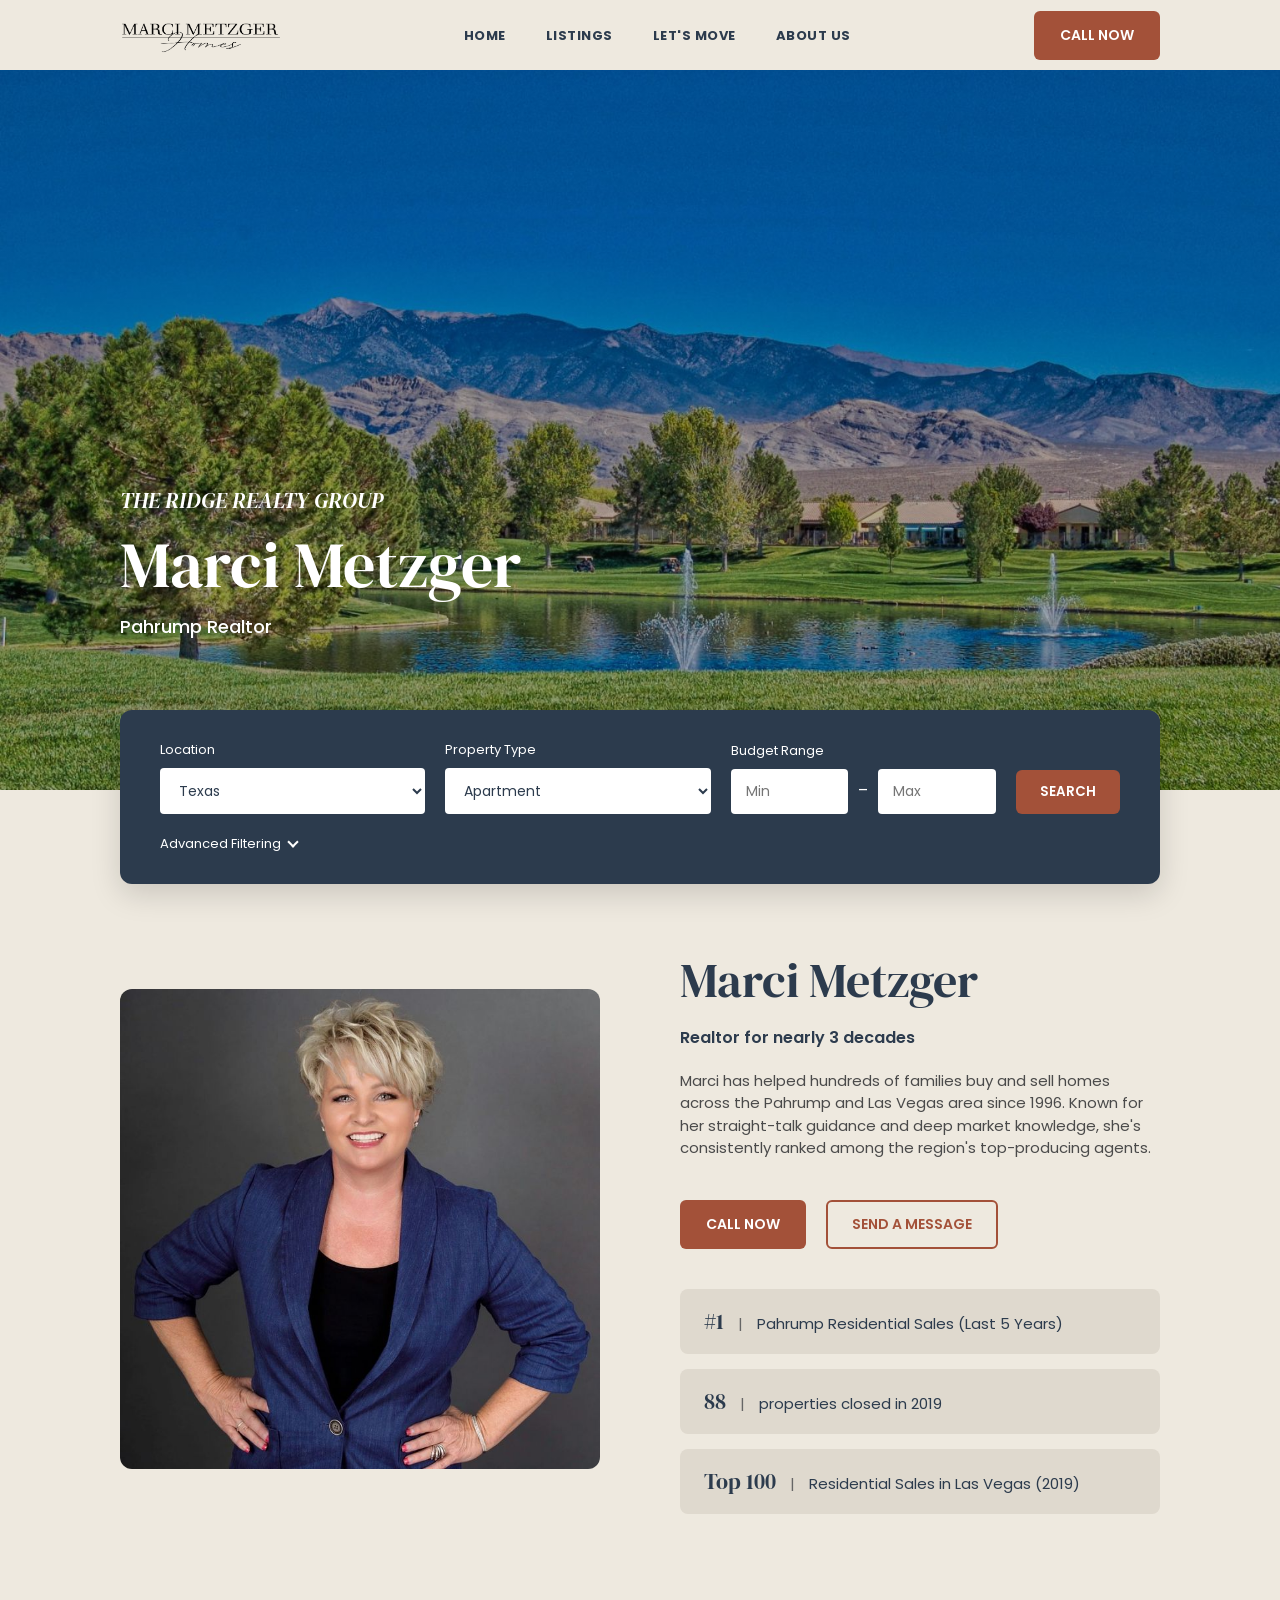
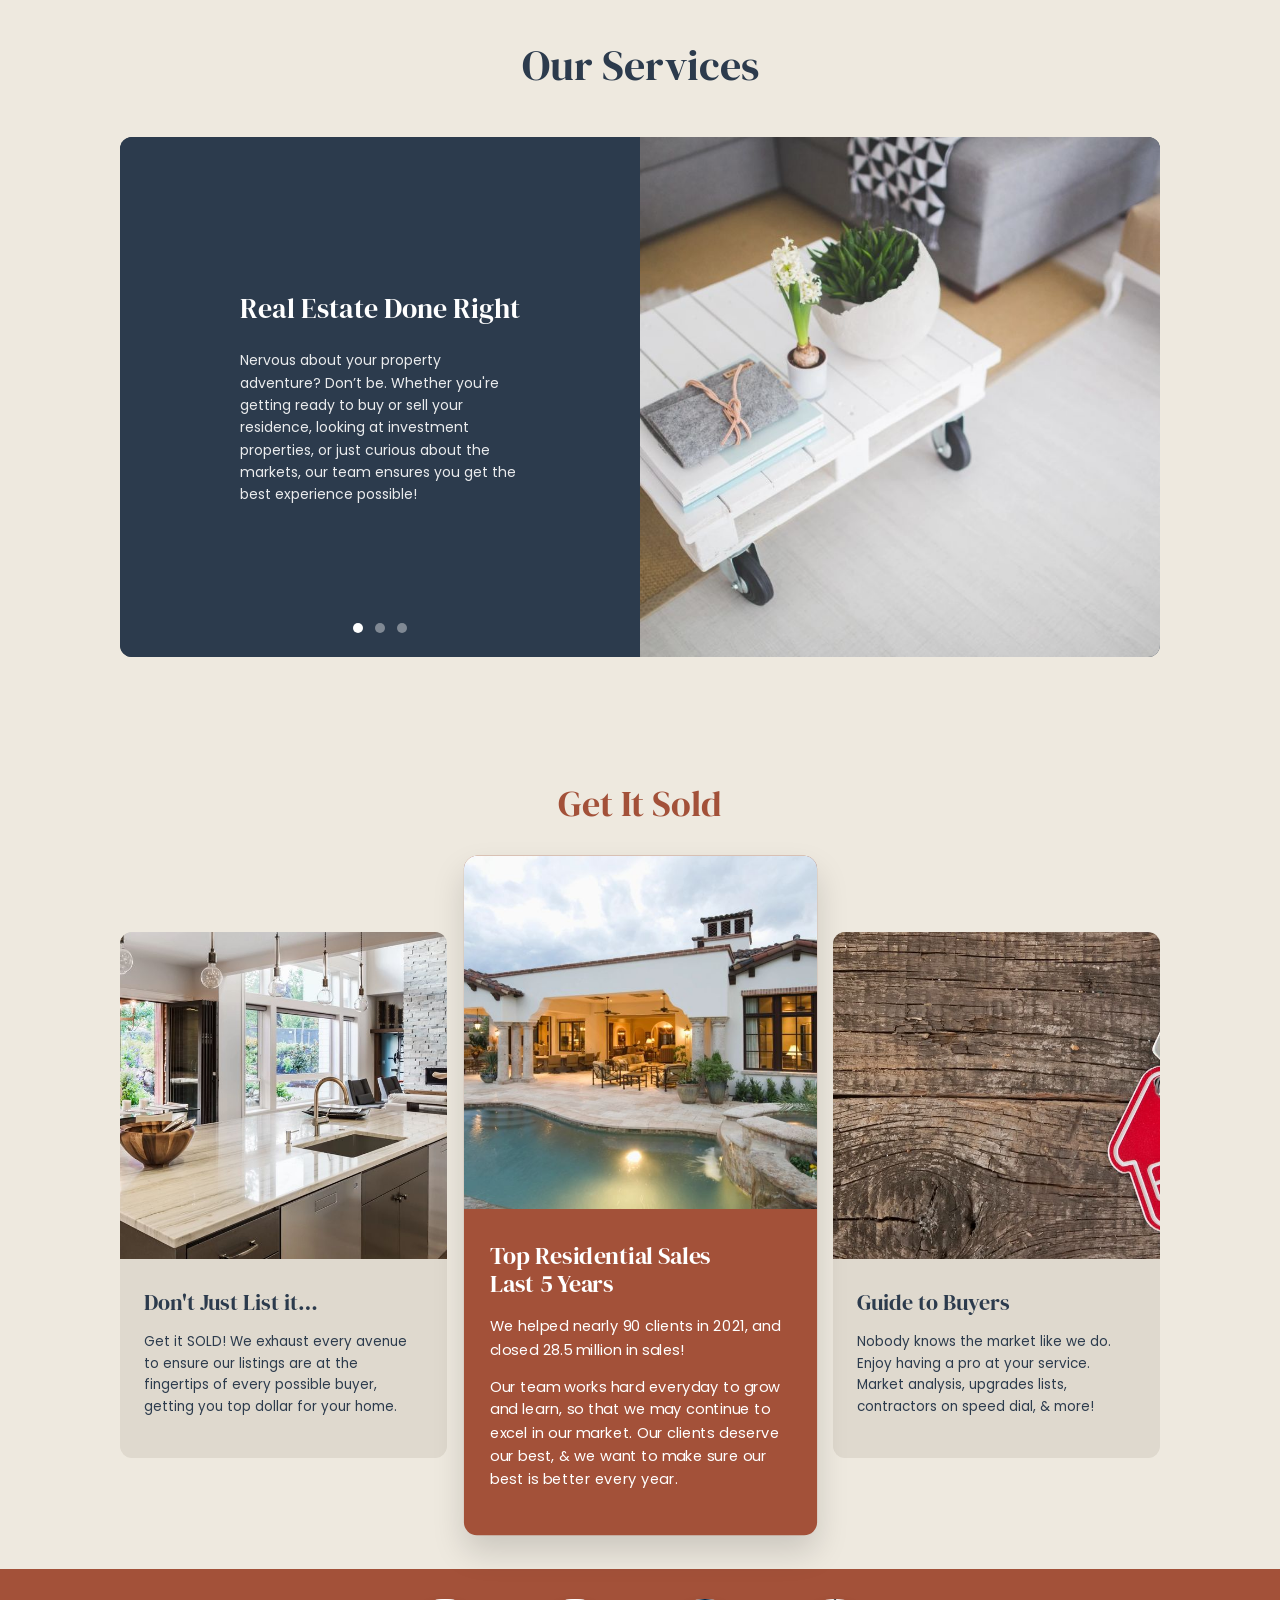
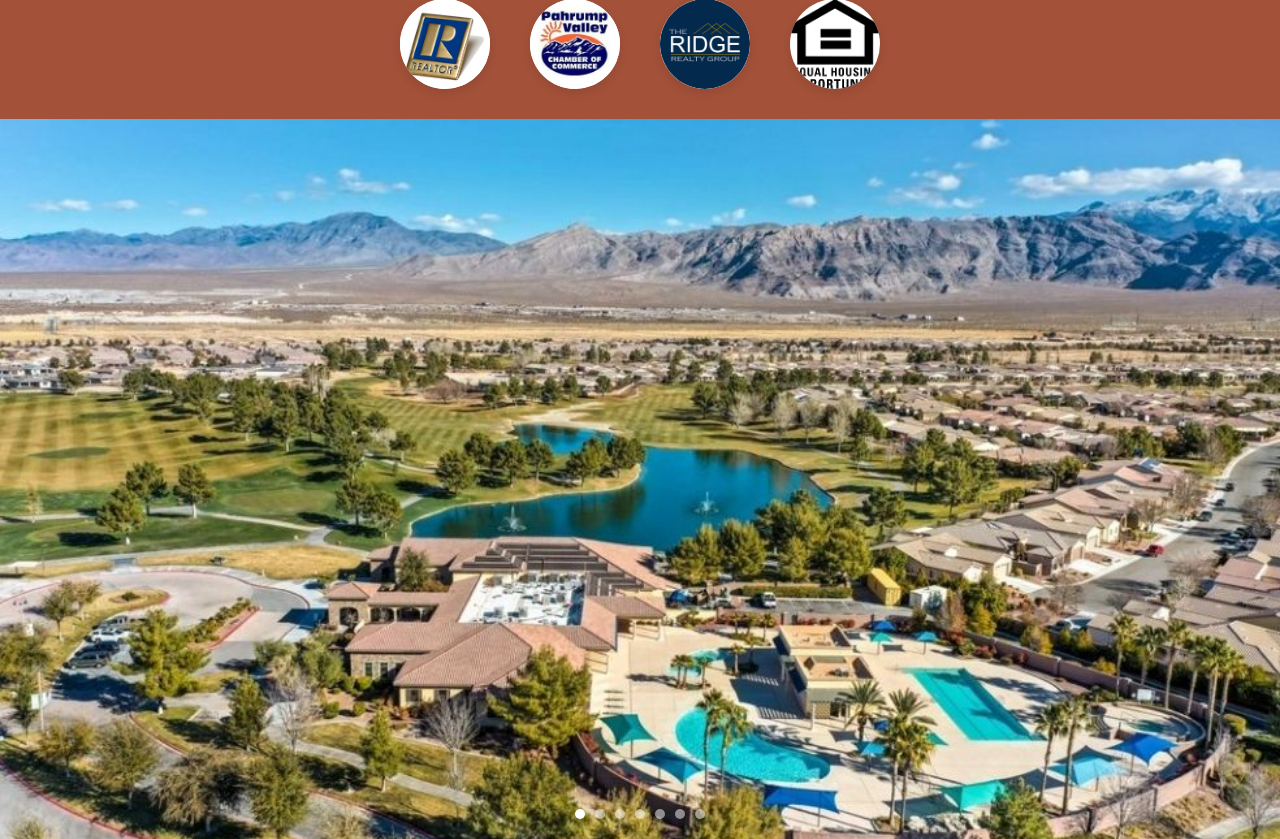
==== commit 08ebae31: "Create the company banner and image gallery" ====
--- a/homepage.html
+++ b/homepage.html
@@ -196,6 +196,72 @@
                 </div>
             </div>
         </section>
+        <section id="get-it-sold" class="get-it-sold-section" aria-label="Get It Sold">
+            <h2 class="section-title text-center">Get It Sold</h2>
+            
+            <div class="cards-grid">
+                <!-- Left Card -->
+                <div class="card standard-card">
+                    <img src="images/intro1.jpg" alt="Handshake">
+                    <div class="card-content">
+                        <h3>Don't Just List it…</h3>
+                        <p>Get it SOLD! We exhaust every avenue to ensure our listings are at the fingertips of every possible buyer, getting you top dollar for your home.</p>
+                    </div>
+                </div>
+                
+                <!-- Middle Featured Card -->
+                <div class="card featured-card">
+                    <img src="images/intro2.jpg" alt="Business Meeting">
+                    <div class="card-content">
+                        <h3>Top Residential Sales<br>Last 5 Years</h3>
+                        <p>We helped nearly 90 clients in 2021, and closed 28.5 million in sales!</p>
+                        <p>Our team works hard everyday to grow and learn, so that we may continue to excel in our market. Our clients deserve our best, & we want to make sure our best is better every year.</p>
+                    </div>
+                </div>
+
+                <!-- Right Card -->
+                <div class="card standard-card">
+                    <img src="images/intro3.jpg" alt="Handshake">
+                    <div class="card-content">
+                        <h3>Guide to Buyers</h3>
+                        <p>Nobody knows the market like we do. Enjoy having a pro at your service. Market analysis, upgrades lists, contractors on speed dial, & more!</p>
+                    </div>
+                </div>
+            </div>
+        </section>
+        <!-- Companies Banner Section -->
+        <section class="companies-section" aria-label="Partner Companies">
+            <div class="companies-container">
+                <div class="company-logo-wrap"><img src="images/company1.jpg" alt="Company 1"></div>
+                <div class="company-logo-wrap"><img src="images/company2.jpg" alt="Company 2"></div>
+                <div class="company-logo-wrap"><img src="images/company3.png" alt="Company 3"></div>
+                <div class="company-logo-wrap"><img src="images/company4.png" alt="Company 4"></div>
+            </div>
+        </section>
+
+        <!-- Gallery Slideshow Section -->
+        <section class="gallery-section" aria-label="Photo Gallery">
+            <div class="gallery-carousel-wrapper">
+                <div class="gallery-slide active"><img src="images/gallery1.jpg" alt="Gallery Image 1"></div>
+                <div class="gallery-slide"><img src="images/gallery2.jpg" alt="Gallery Image 2"></div>
+                <div class="gallery-slide"><img src="images/gallery3.jpg" alt="Gallery Image 3"></div>
+                <div class="gallery-slide"><img src="images/gallery4.jpg" alt="Gallery Image 4"></div>
+                <div class="gallery-slide"><img src="images/gallery5.jpg" alt="Gallery Image 5"></div>
+                <div class="gallery-slide"><img src="images/gallery6.jpg" alt="Gallery Image 6"></div>
+                <div class="gallery-slide"><img src="images/gallery7.jpg" alt="Gallery Image 7"></div>
+
+                <!-- Gallery Navigation Dots -->
+                <div class="gallery-controls">
+                    <span class="g-dot active" data-slide="0"></span>
+                    <span class="g-dot" data-slide="1"></span>
+                    <span class="g-dot" data-slide="2"></span>
+                    <span class="g-dot" data-slide="3"></span>
+                    <span class="g-dot" data-slide="4"></span>
+                    <span class="g-dot" data-slide="5"></span>
+                    <span class="g-dot" data-slide="6"></span>
+                </div>
+            </div>
+        </section>
     </main>
     <script src="script.js"></script>
 </body>
--- a/styles.css
+++ b/styles.css
@@ -508,6 +508,93 @@
     transition: background-color 0.3s ease;
 }
 
+/* Get It Sold Section */
+.get-it-sold-section {
+    padding: var(--padding-y) var(--padding-x);
+    background-color: var(--bg-neutral);
+}
+
+.get-it-sold-section .section-title.text-center {
+    text-align: center;
+    color: var(--primary-orange);
+    font-size: 36px;
+    margin-bottom: 50px;
+}
+
+.cards-grid {
+    display: grid;
+    grid-template-columns: repeat(3, 1fr);
+    gap: 30px;
+    align-items: center; /* Keeps the side cards vertically centered relative to the taller middle card */
+    margin: 0 auto;
+}
+
+.card {
+    border-radius: 12px;
+    overflow: hidden;
+    display: flex;
+    flex-direction: column;
+}
+
+.card img {
+    width: 100%;
+    aspect-ratio: 1 / 1;
+    object-fit: cover;
+}
+
+/* Side Cards */
+.standard-card {
+    background-color: var(--bg-stat);
+    color: var(--text-dark);
+}
+
+.standard-card .card-content {
+    padding: 30px 24px 40px;
+}
+
+/* Middle Taller Card */
+.featured-card {
+    background-color: var(--primary-orange);
+    color: var(--text-white);
+    box-shadow: 0 15px 30px rgba(0,0,0,0.15);
+    transform: scale(1.08); /* Scales the entire card up to make it taller and wider */
+    z-index: 2;
+}
+
+.featured-card .card-content {
+    padding: 30px 24px 40px;
+}
+
+.card-content h3 {
+    font-size: 22px;
+    margin-bottom: 16px;
+    font-family: var(--font-heading);
+    line-height: 1.2;
+}
+
+.card-content p {
+    font-size: 13.5px;
+    line-height: 1.6;
+    margin-bottom: 12px;
+}
+
+.card-content p:last-child {
+    margin-bottom: 0;
+}
+
+/* Responsive Layout */
+@media (max-width: 900px) {
+    .cards-grid {
+        grid-template-columns: 1fr;
+        gap: 40px;
+    }
+    
+    .featured-card {
+        transform: scale(1); /* Removes the scale effect on mobile so it doesn't break off-screen */
+        order: -1; /* Optional: Moves the featured card to the top on mobile */
+    }
+}
+
 .dot.active, .dot:hover {
     background-color: var(--text-white);
 }
@@ -527,6 +614,109 @@
     }
     .slide-text {
         padding: 50px 40px 40px; /* Keeps mobile padding manageable */
+    }
+}
+/* Companies Banner Section */
+.companies-section {
+    background-color: var(--primary-orange);
+    padding: 30px var(--padding-x);
+}
+
+.companies-container {
+    display: flex;
+    justify-content: center;
+    align-items: center;
+    gap: 40px;
+    flex-wrap: wrap;
+    max-width: 1000px;
+    margin: 0 auto;
+}
+
+.company-logo-wrap {
+    width: 90px;
+    height: 90px;
+    border-radius: 50%;
+    overflow: hidden;
+    background-color: #fff;
+    display: flex;
+    align-items: center;
+    justify-content: center;
+    box-shadow: 0 4px 10px rgba(0,0,0,0.1);
+}
+
+.company-logo-wrap img {
+    width: 100%;
+    height: 100%;
+    object-fit: cover;
+}
+
+/* Gallery Slideshow Section */
+.gallery-section {
+    background-color: var(--bg-neutral);
+    padding: 0;
+}
+
+.gallery-carousel-wrapper {
+    position: relative;
+    width: 100%;
+    height: 80vh; /* Changed from 450px to 80% of the viewport height */
+    overflow: hidden;
+    background-color: var(--primary-blue);
+}
+
+.gallery-slide {
+    position: absolute;
+    inset: 0;
+    display: none;
+    opacity: 0;
+    transition: opacity 0.6s ease-in-out;
+}
+
+.gallery-slide.active {
+    display: block;
+    opacity: 1;
+}
+
+.gallery-slide img {
+    width: 100%;
+    height: 100%;
+    object-fit: cover;
+}
+
+/* Gallery Dots */
+.gallery-controls {
+    position: absolute;
+    bottom: 20px;
+    left: 50%;
+    transform: translateX(-50%);
+    display: flex;
+    gap: 10px;
+    z-index: 10;
+}
+
+.g-dot {
+    width: 10px;
+    height: 10px;
+    background-color: rgba(255,255,255,0.5);
+    border-radius: 50%;
+    cursor: pointer;
+    transition: background-color 0.3s ease;
+}
+
+.g-dot.active, .g-dot:hover {
+    background-color: var(--text-white);
+}
+
+@media (max-width: 768px) {
+    .gallery-carousel-wrapper {
+        height: 280px;
+    }
+    .companies-container {
+        gap: 20px;
+    }
+    .company-logo-wrap {
+        width: 70px;
+        height: 70px;
     }
 }
 
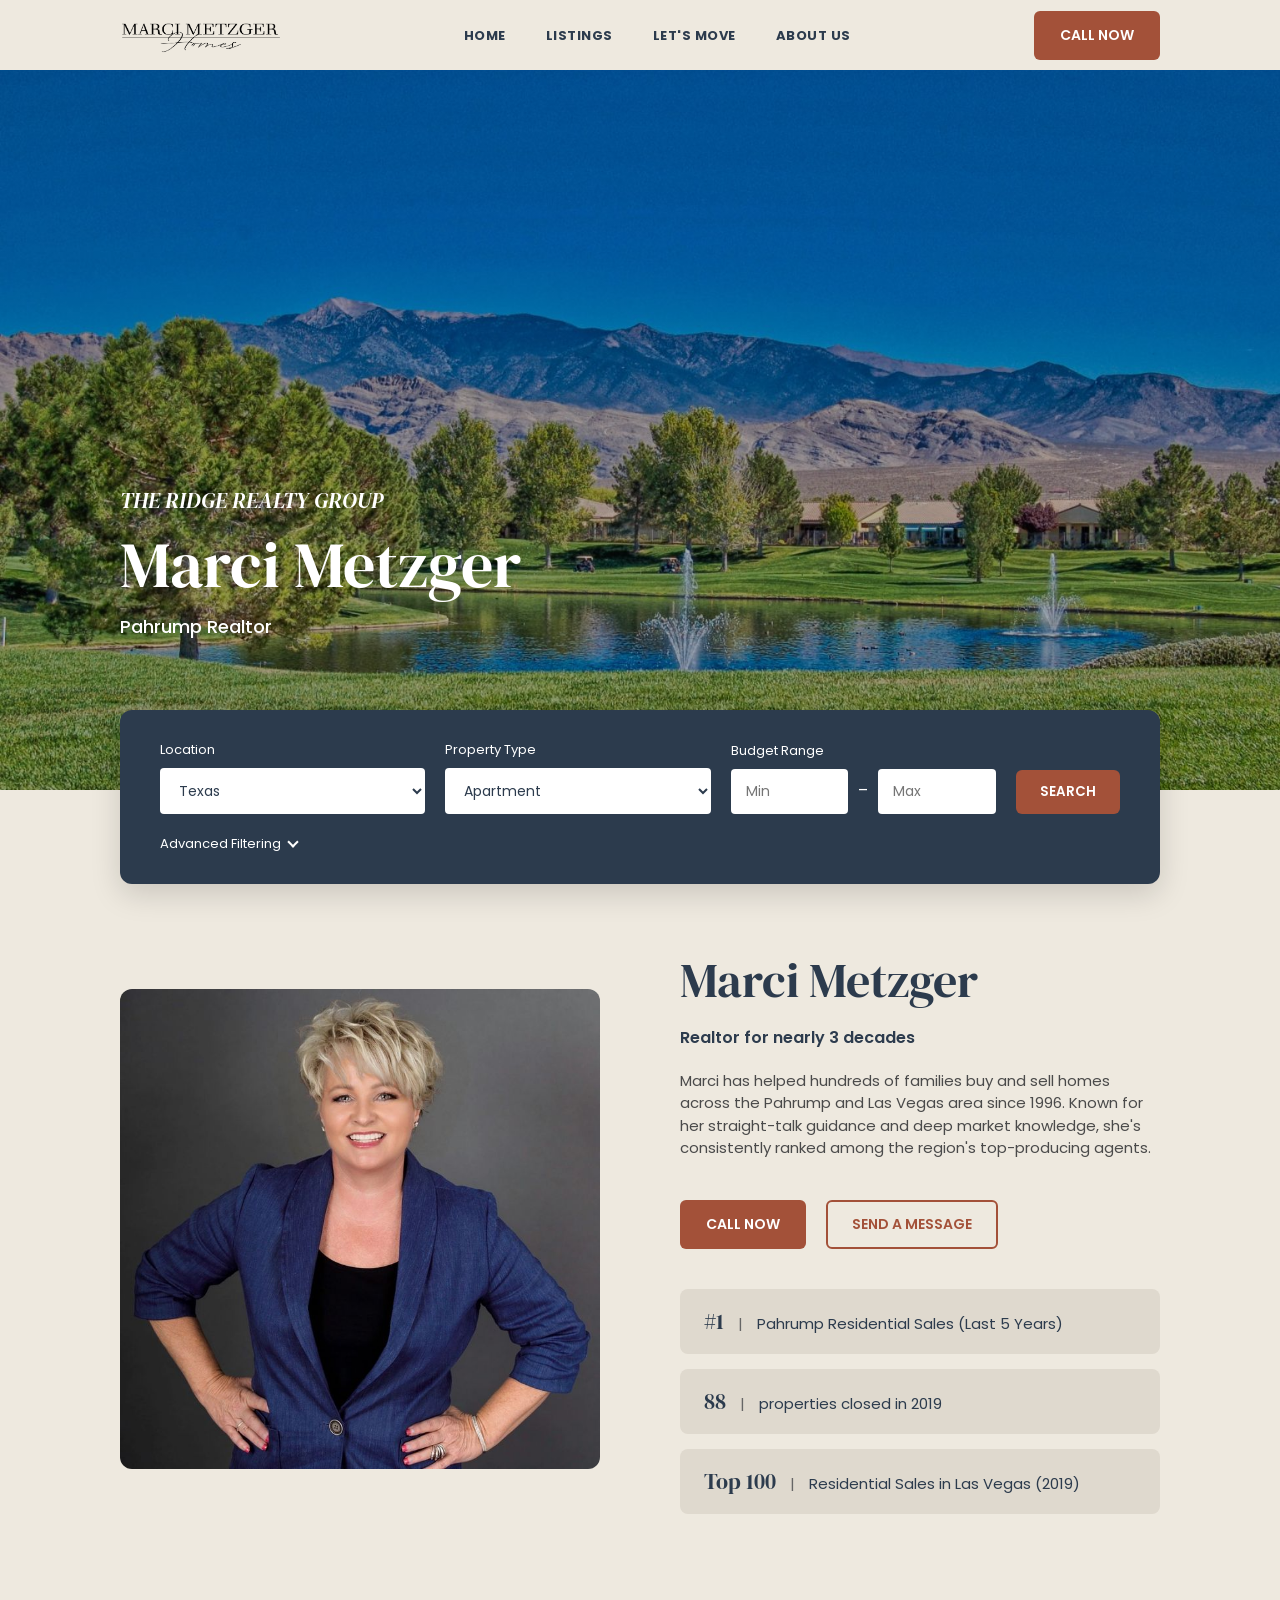
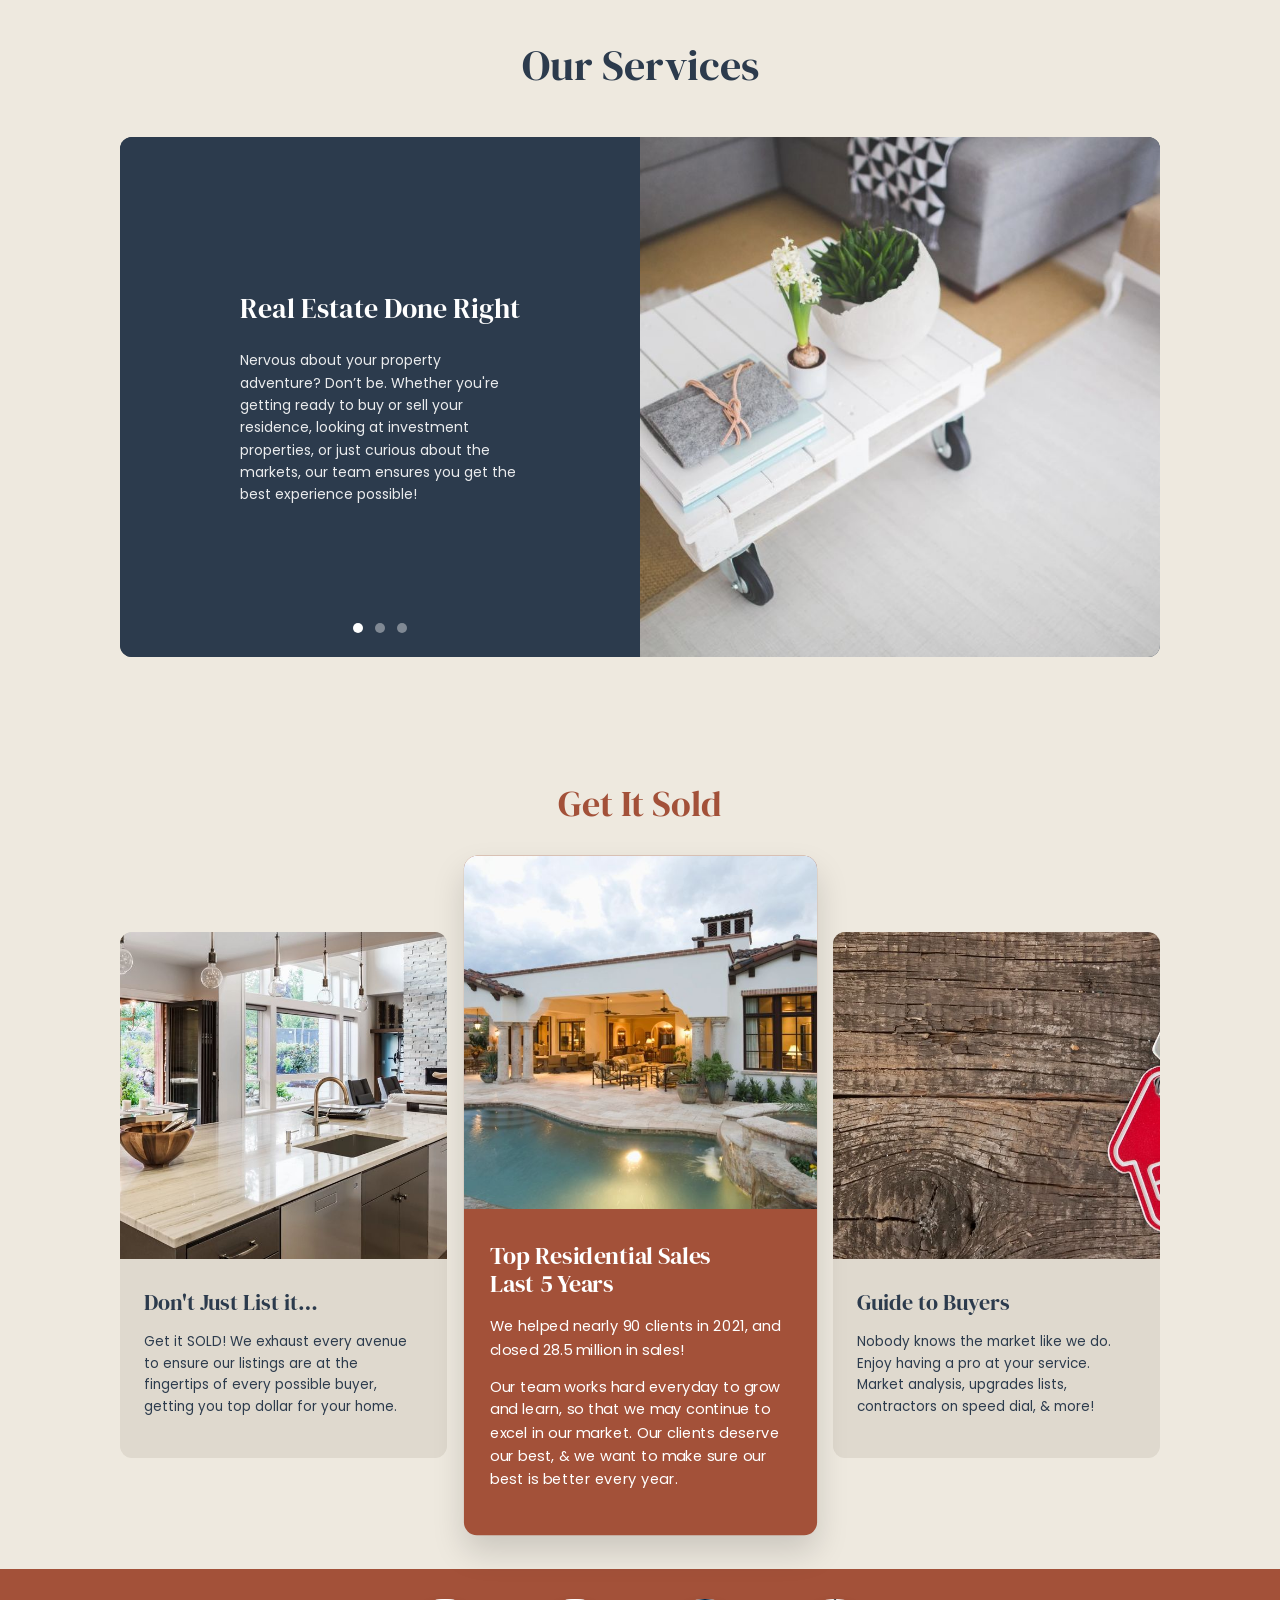
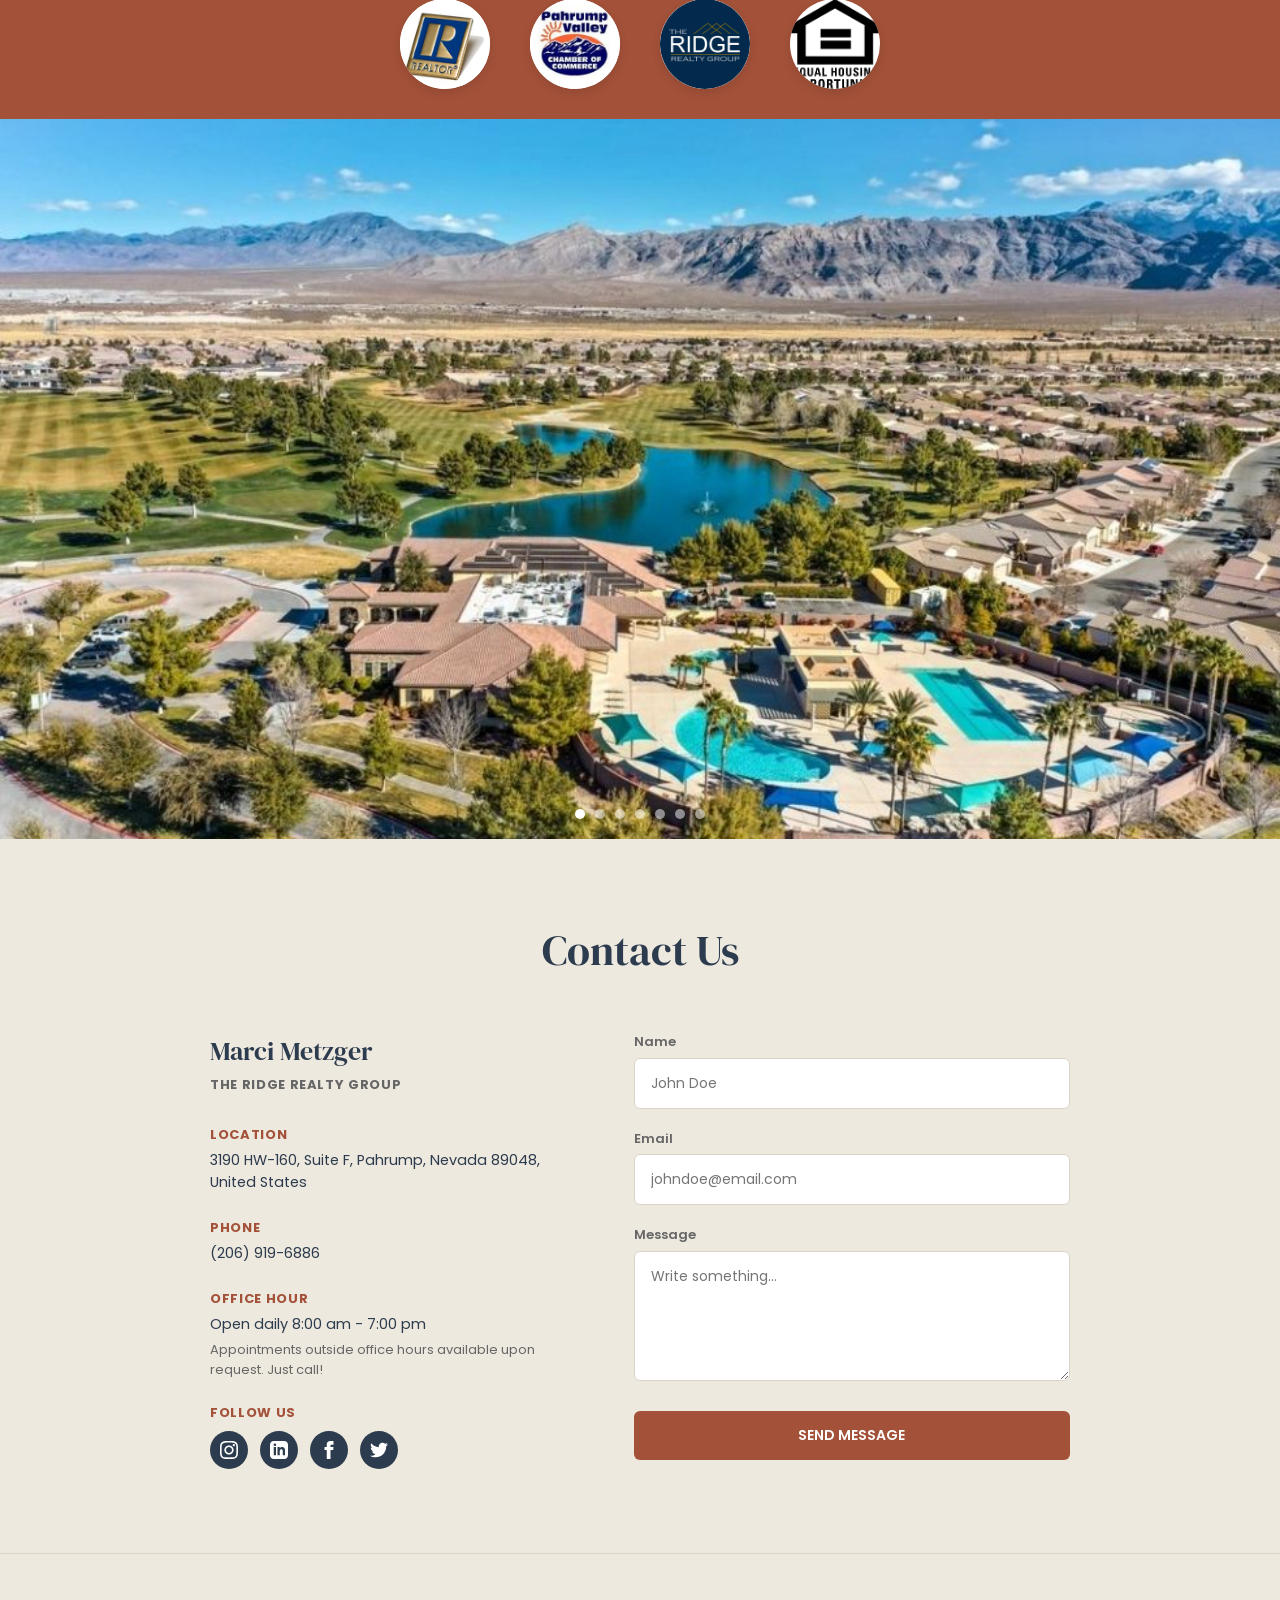
==== commit 359aeeff: "Create the contact section" ====
--- a/homepage.html
+++ b/homepage.html
@@ -262,6 +262,70 @@
                 </div>
             </div>
         </section>
+<!-- Contact Section -->
+        <section id="contact" class="contact-section" aria-label="Contact Us">
+            <div class="contact-container">
+                <h2 class="contact-main-title">Contact Us</h2>
+                
+                <div class="contact-grid">
+                    <!-- Left Column: Business Info -->
+                    <div class="contact-info-col">
+                        <h3>Marci Metzger</h3>
+                        <p class="contact-org">THE RIDGE REALTY GROUP</p>
+                        
+                        <div class="info-block">
+                            <h4>Location</h4>
+                            <p>3190 HW-160, Suite F, Pahrump, Nevada 89048, United States</p>
+                        </div>
+
+                        <div class="info-block">
+                            <h4>Phone</h4>
+                            <p>(206) 919-6886</p>
+                        </div>
+
+                        <div class="info-block">
+                            <h4>Office Hour</h4>
+                            <p>Open daily 8:00 am - 7:00 pm</p>
+                            <span class="sub-text">Appointments outside office hours available upon request. Just call!</span>
+                        </div>
+
+                        <div class="info-block">
+                            <h4>Follow Us</h4>
+                            <div class="social-icons">
+                                <a href="#" aria-label="Instagram"><svg width="18" height="18" fill="currentColor" viewBox="0 0 24 24"><path d="M12 2.163c3.204 0 3.584.012 4.85.07 3.252.148 4.771 1.691 4.919 4.919.058 1.265.069 1.645.069 4.849 0 3.205-.012 3.584-.069 4.849-.149 3.225-1.664 4.771-4.919 4.919-1.266.058-1.644.07-4.85.07-3.204 0-3.584-.012-4.849-.07-3.26-.149-4.771-1.699-4.919-4.92-.058-1.265-.07-1.644-.07-4.849 0-3.204.013-3.583.07-4.849.149-3.227 1.664-4.771 4.919-4.919 1.266-.057 1.645-.069 4.849-.069zm0-2.163c-3.259 0-3.667.014-4.947.072-4.358.2-6.78 2.618-6.98 6.98-.059 1.281-.073 1.689-.073 4.948 0 3.259.014 3.668.072 4.948.2 4.358 2.618 6.78 6.98 6.98 1.281.058 1.689.072 4.948.072 3.259 0 3.668-.014 4.948-.072 4.354-.2 6.782-2.618 6.979-6.98.059-1.28.073-1.689.073-4.948 0-3.259-.014-3.667-.072-4.947-.196-4.354-2.617-6.78-6.979-6.98-1.281-.059-1.69-.073-4.949-.073zm0 5.838c-3.403 0-6.162 2.759-6.162 6.162s2.759 6.163 6.162 6.163 6.162-2.759 6.162-6.163c0-3.403-2.759-6.162-6.162-6.162zm0 10.162c-2.209 0-4-1.79-4-4 0-2.209 1.791-4 4-4s4 1.791 4 4c0 2.21-1.791 4-4 4zm6.406-11.845c-.796 0-1.441.645-1.441 1.44s.645 1.44 1.441 1.44c.795 0 1.439-.645 1.439-1.44s-.644-1.44-1.439-1.44z"/></svg></a>
+                                <a href="#" aria-label="LinkedIn"><svg width="18" height="18" fill="currentColor" viewBox="0 0 24 24"><path d="M19 0h-14c-2.761 0-5 2.239-5 5v14c0 2.761 2.239 5 5 5h14c2.762 0 5-2.239 5-5v-14c0-2.761-2.238-5-5-5zm-11 19h-3v-11h3v11zm-1.5-12.268c-.966 0-1.75-.79-1.75-1.764s.784-1.764 1.75-1.764 1.75.79 1.75 1.764-.783 1.764-1.75 1.764zm13.5 12.268h-3v-5.604c0-3.368-4-3.113-4 0v5.604h-3v-11h3v1.765c1.396-2.586 7-2.777 7 2.476v6.759z"/></svg></a>
+                                <a href="#" aria-label="Facebook"><svg width="18" height="18" fill="currentColor" viewBox="0 0 24 24"><path d="M9 8h-3v4h3v12h5v-12h3.642l.358-4h-4v-1.667c0-.955.192-1.333 1.115-1.333h2.885v-5h-3.808c-3.596 0-5.192 1.583-5.192 4.615v3.385z"/></svg></a>
+                                <a href="#" aria-label="Yelp"><svg width="18" height="18" fill="currentColor" viewBox="0 0 24 24"><path d="M24 4.557c-.883.392-1.832.656-2.828.775 1.017-.609 1.798-1.574 2.165-2.724-.951.564-2.005.974-3.127 1.195-.897-.957-2.178-1.555-3.594-1.555-3.179 0-5.515 2.966-4.797 6.045-4.091-.205-7.719-2.165-10.148-5.144-1.29 2.213-.669 5.108 1.523 6.574-.806-.026-1.566-.247-2.229-.616-.054 2.281 1.581 4.415 3.949 4.89-.693.188-1.452.232-2.224.084.626 1.956 2.444 3.379 4.6 3.419-2.07 1.623-4.678 2.348-7.29 2.04 2.179 1.397 4.768 2.212 7.548 2.212 9.142 0 14.307-7.721 13.995-14.646.962-.695 1.797-1.562 2.457-2.549z"/></svg></a>
+                            </div>
+                        </div>
+                    </div>
+
+                    <!-- Right Column: Contact Form -->
+                    <div class="contact-form-col">
+                        <form class="contact-page-form">
+                            <div class="form-group-item">
+                                <label for="contact-name">Name</label>
+                                <input type="text" id="contact-name" placeholder="John Doe">
+                            </div>
+                            <div class="form-group-item">
+                                <label for="contact-email">Email</label>
+                                <input type="email" id="contact-email" placeholder="johndoe@email.com">
+                            </div>
+                            <div class="form-group-item">
+                                <label for="contact-message">Message</label>
+                                <textarea id="contact-message" placeholder="Write something..."></textarea>
+                            </div>
+                            <button type="submit" class="btn btn-primary contact-submit-btn">SEND MESSAGE</button>
+                        </form>
+                    </div>
+                </div>
+            </div>
+
+            <!-- Map Embed Container -->
+            <div class="contact-map-container">
+                <iframe title="Business Location Map" src="https://www.google.com/maps/embed?pb=!1m18!1m12!1m3!1d3222.801648058284!2d-115.9839!3d36.2083!2m3!1f0!2f0!3f0!3m2!1i1024!2i768!4f13.1!3m3!1m2!1s0x0%3A0x0!2zMzYuMjA4MywgdWxjb21i!5e0!3m2!1sen!2sus!4v1600000000000!5m2!1sen!2sus" width="100%" height="400" style="border:0;" allowfullscreen="" loading="lazy"></iframe>
+            </div>
+        </section>
     </main>
     <script src="script.js"></script>
 </body>
--- a/styles.css
+++ b/styles.css
@@ -719,6 +719,179 @@
         height: 70px;
     }
 }
+/* Contact Section Styles */
+.contact-section {
+    background-color: var(--bg-neutral);
+    padding-top: 80px;
+}
+
+.contact-container {
+    max-width: 1100px;
+    margin: 0 auto;
+    padding: 0 var(--padding-x);
+    margin-bottom: 60px;
+}
+
+.contact-main-title {
+    font-family: var(--font-heading);
+    font-size: 42px;
+    color: var(--text-dark);
+    text-align: center;
+    margin-bottom: 50px;
+}
+
+.contact-grid {
+    display: grid;
+    grid-template-columns: 1fr 1.2fr;
+    gap: 60px;
+}
+
+.contact-info-col h3 {
+    font-family: var(--font-heading);
+    font-size: 26px;
+    color: var(--text-dark);
+    margin-bottom: 4px;
+}
+
+.contact-org {
+    font-size: 13px;
+    font-weight: 700;
+    letter-spacing: 0.05em;
+    color: var(--text-gray);
+    margin-bottom: 30px;
+    text-transform: uppercase;
+}
+
+.info-block {
+    margin-bottom: 24px;
+}
+
+.info-block h4 {
+    font-size: 13px;
+    font-weight: 700;
+    text-transform: uppercase;
+    letter-spacing: 0.05em;
+    color: var(--primary-orange);
+    margin-bottom: 6px;
+}
+
+.info-block p {
+    font-size: 14.5px;
+    color: var(--text-dark);
+}
+
+.info-block .sub-text {
+    font-size: 13px;
+    color: var(--text-gray);
+    display: block;
+    margin-top: 4px;
+}
+
+.social-icons {
+    display: flex;
+    gap: 12px;
+    margin-top: 8px;
+}
+
+.social-icons a {
+    width: 38px;
+    height: 38px;
+    border-radius: 50%;
+    background-color: var(--primary-blue);
+    color: var(--text-white);
+    display: flex;
+    align-items: center;
+    justify-content: center;
+    transition: background-color 0.3s ease;
+}
+
+.social-icons a:hover {
+    background-color: var(--primary-orange);
+}
+
+/* Contact Form */
+.contact-form-col {
+    background-color: transparent;
+}
+
+.contact-page-form {
+    display: flex;
+    flex-direction: column;
+    gap: 20px;
+}
+
+.form-group-item {
+    display: flex;
+    flex-direction: column;
+    gap: 6px;
+}
+
+.form-group-item label {
+    font-size: 13px;
+    font-weight: 600;
+    color: var(--text-gray);
+}
+
+.form-group-item input,
+.form-group-item textarea {
+    width: 100%;
+    padding: 14px 16px;
+    border: 1px solid #dcd3c4;
+    border-radius: 6px;
+    background-color: #ffffff;
+    font-family: var(--font-body);
+    font-size: 14px;
+    color: var(--text-dark);
+    outline: none;
+    transition: border-color 0.3s ease;
+}
+
+.form-group-item input:focus,
+.form-group-item textarea:focus {
+    border-color: var(--primary-orange);
+}
+
+.form-group-item textarea {
+    min-height: 130px;
+    resize: vertical;
+}
+
+.contact-submit-btn {
+    width: 100%;
+    margin-top: 10px;
+    background-color: var(--primary-orange);
+    color: var(--text-white);
+}
+
+.contact-submit-btn:hover {
+    background-color: #8c4530;
+}
+
+/* Map Section with 120px Side Padding */
+.contact-map-container {
+    width: 100%;
+    height: 450px;
+    overflow: hidden;
+    border-top: 1px solid #dcd3c4;
+    padding: 0 var(--padding-x); /* Uses your 120px variable for left and right padding */
+    box-sizing: border-box;
+    background-color: var(--bg-neutral); /* Matches the page background in the padded gutters */
+}
+
+.contact-map-container iframe {
+    width: 100%;
+    height: 100%;
+    display: block;
+    border-radius: 8px; /* Optional: adds smooth rounded corners to the inset map */
+}
+
+/* Responsive layout adjustments */
+@media (max-width: 900px) {
+    .contact-grid {
+        grid-template-columns: 1fr;
+        gap: 40px;
+    }
+}
 
 /* Focus States for Accessibility */
 a:focus-visible, button:focus-visible, input:focus-visible, select:focus-visible {
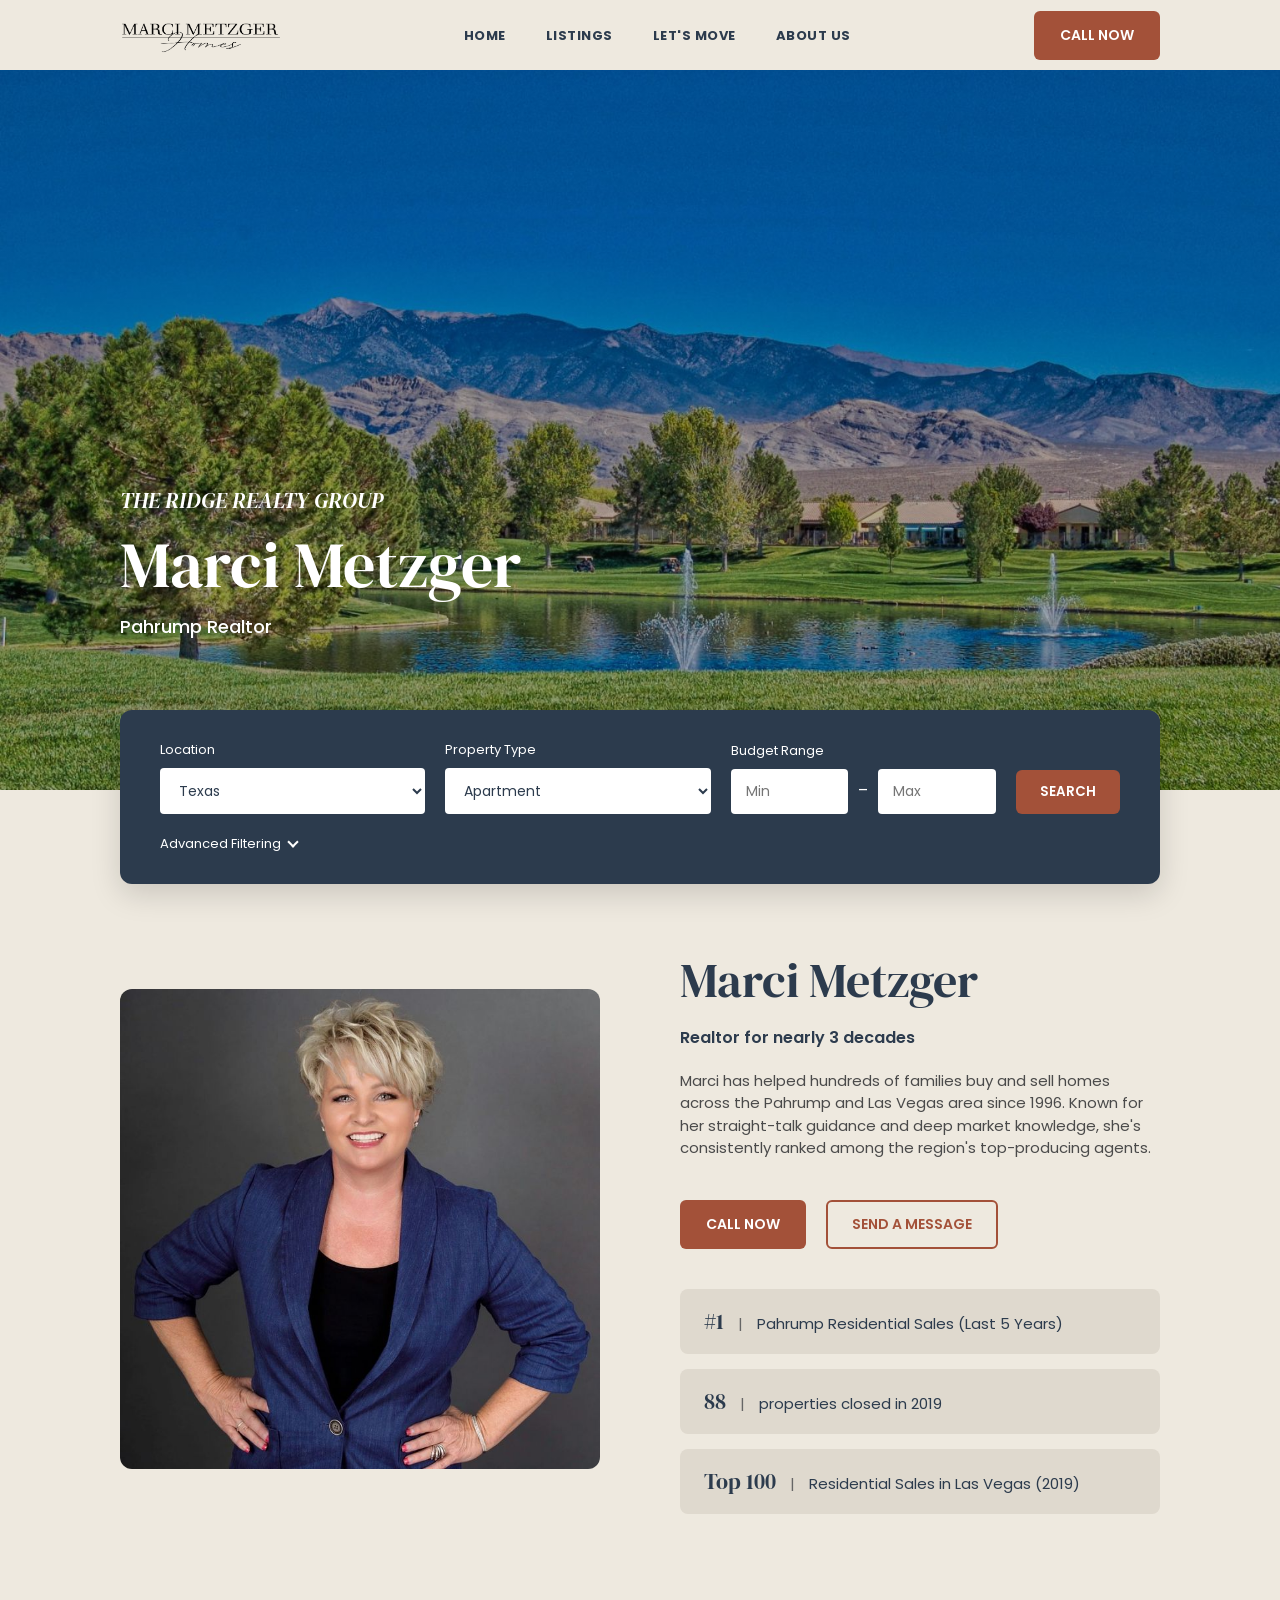
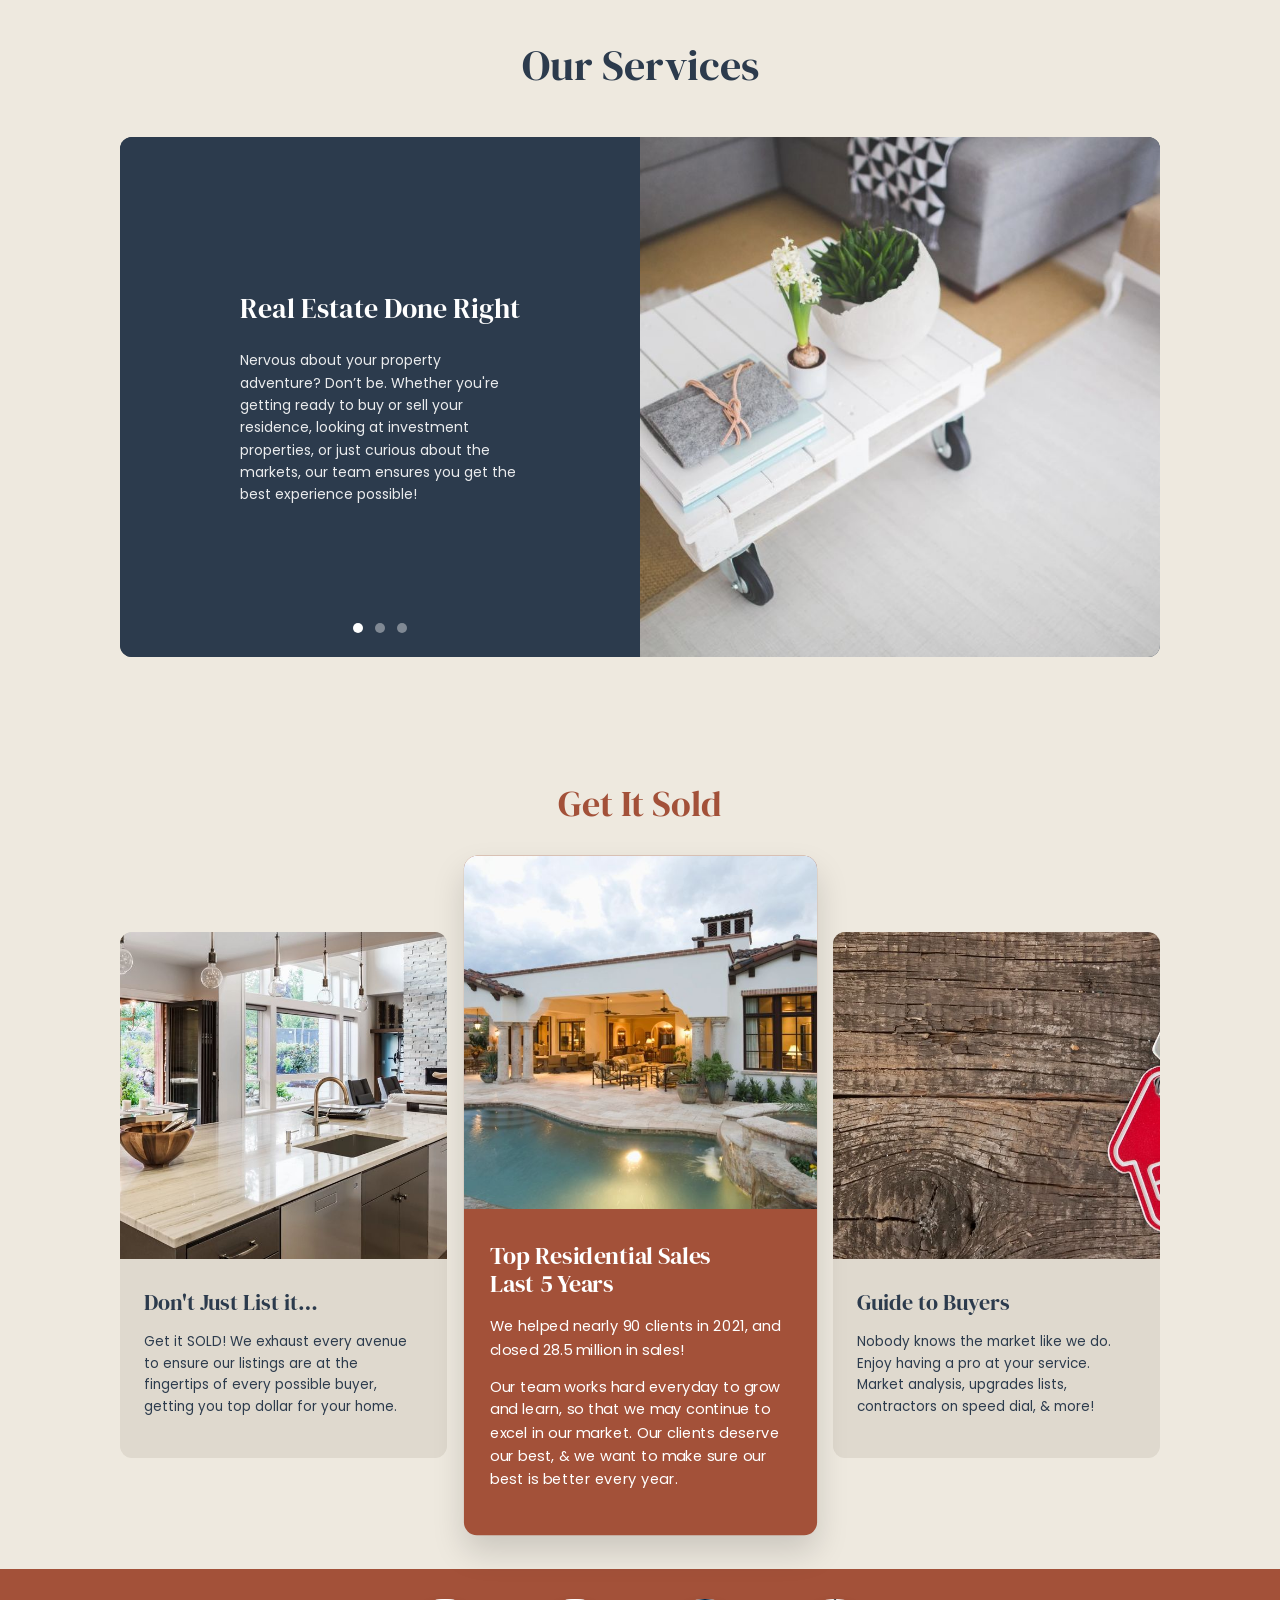
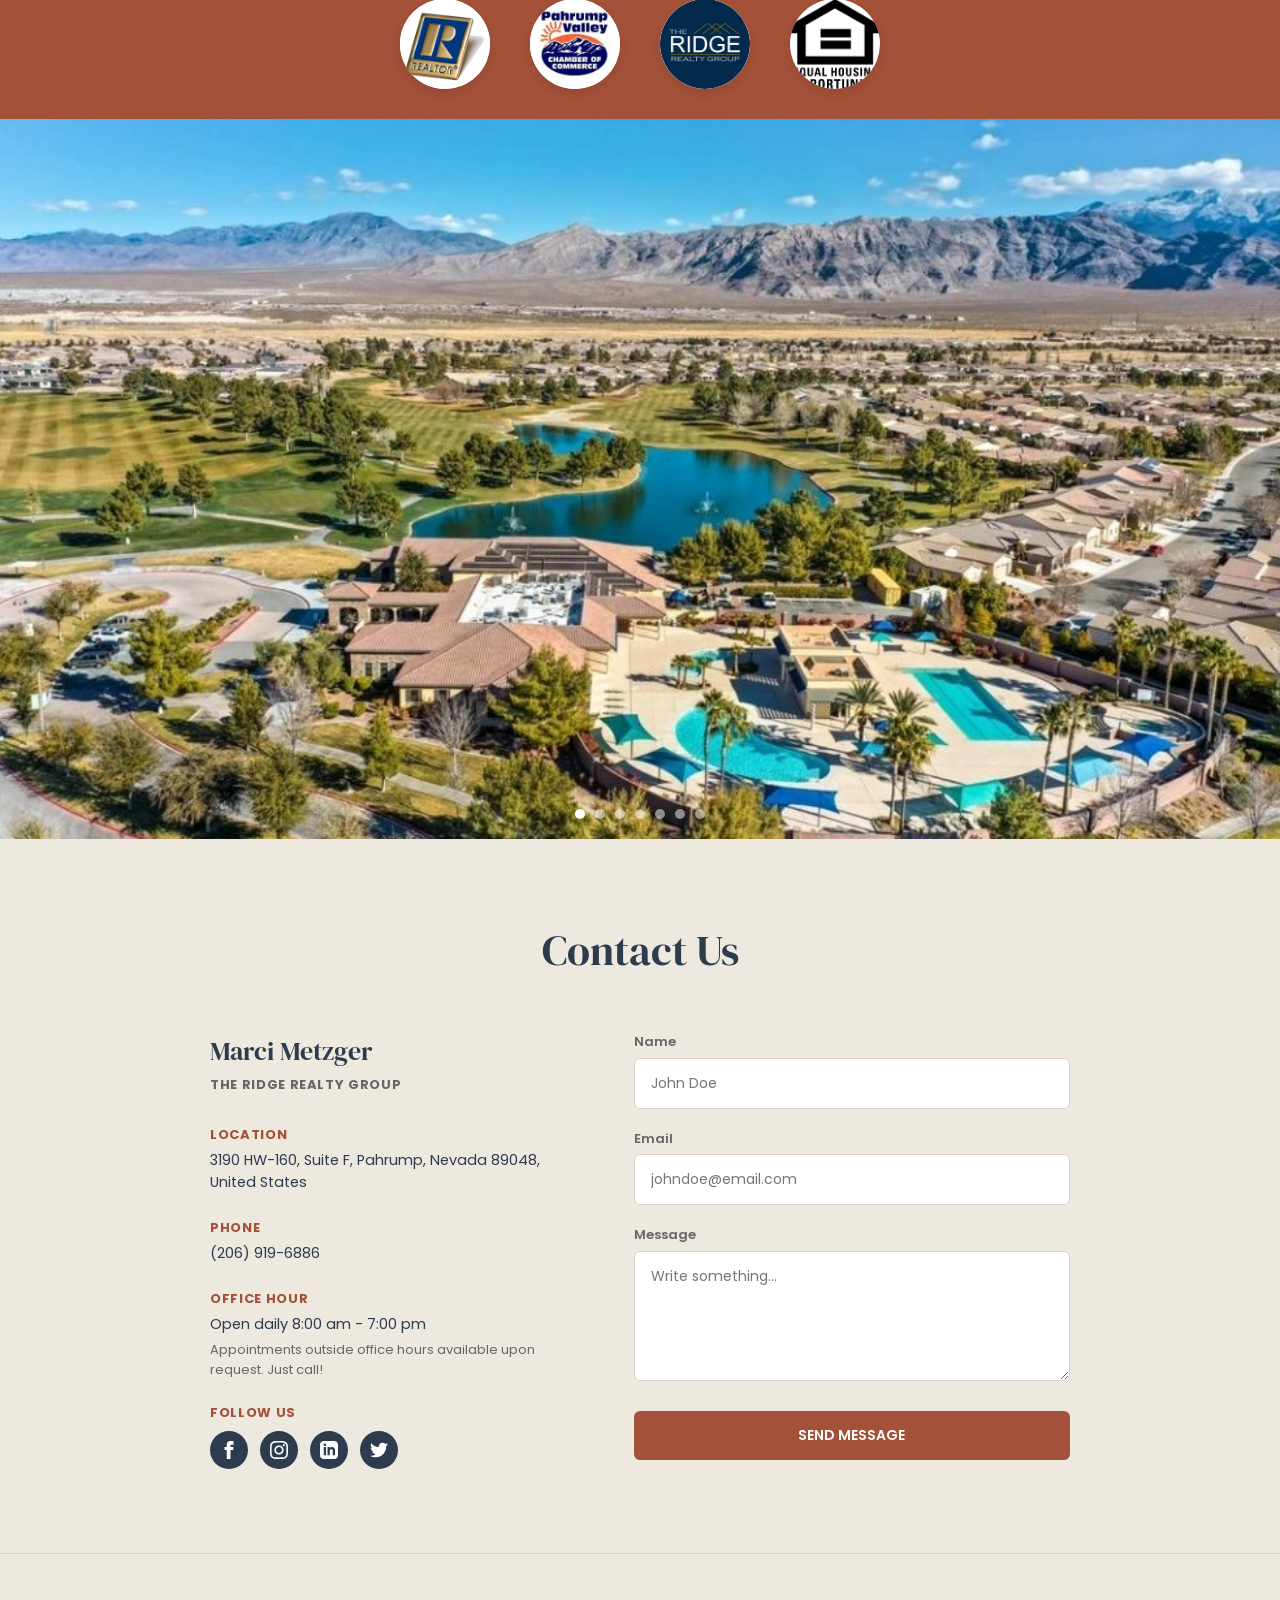
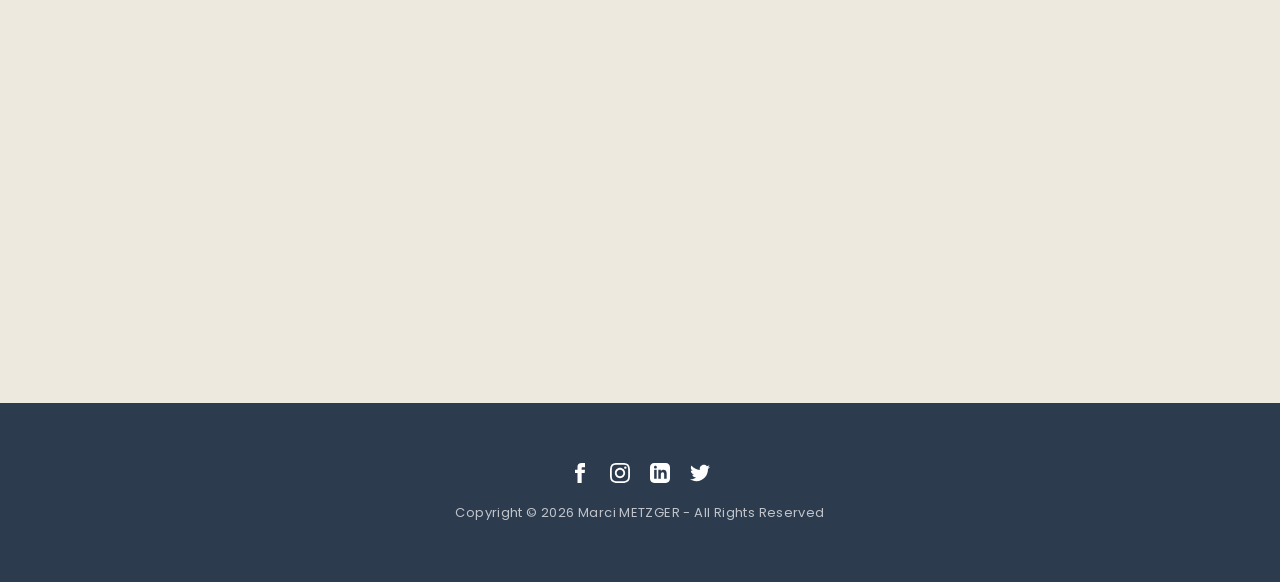
==== commit 870dbbcd: "Create the footer section" ====
--- a/homepage.html
+++ b/homepage.html
@@ -23,9 +23,9 @@
             <nav class="main-nav" aria-label="Main Navigation">
                 <ul>
                     <li><a href="#home">HOME</a></li>
-                    <li><a href="#listings">LISTINGS</a></li>
-                    <li><a href="#move">LET'S MOVE</a></li>
-                    <li><a href="#about">ABOUT US</a></li>
+                    <li><a href="https://marcimetzger.com/listings">LISTINGS</a></li>
+                    <li><a href="https://marcimetzger.com/lets-move">LET'S MOVE</a></li>
+                    <li><a href="https://marcimetzger.com/about-us">ABOUT US</a></li>
                 </ul>
             </nav>
             
@@ -134,7 +134,7 @@
                     
                     <div class="action-buttons">
                         <a href="tel:+1234567890" class="btn btn-primary">CALL NOW</a>
-                        <a href="#message" class="btn btn-outline">SEND A MESSAGE</a>
+                        <a href="#contact" class="btn btn-outline">SEND A MESSAGE</a>
                     </div>
                     
                     <div class="stats-container">
@@ -292,10 +292,10 @@
                         <div class="info-block">
                             <h4>Follow Us</h4>
                             <div class="social-icons">
-                                <a href="#" aria-label="Instagram"><svg width="18" height="18" fill="currentColor" viewBox="0 0 24 24"><path d="M12 2.163c3.204 0 3.584.012 4.85.07 3.252.148 4.771 1.691 4.919 4.919.058 1.265.069 1.645.069 4.849 0 3.205-.012 3.584-.069 4.849-.149 3.225-1.664 4.771-4.919 4.919-1.266.058-1.644.07-4.85.07-3.204 0-3.584-.012-4.849-.07-3.26-.149-4.771-1.699-4.919-4.92-.058-1.265-.07-1.644-.07-4.849 0-3.204.013-3.583.07-4.849.149-3.227 1.664-4.771 4.919-4.919 1.266-.057 1.645-.069 4.849-.069zm0-2.163c-3.259 0-3.667.014-4.947.072-4.358.2-6.78 2.618-6.98 6.98-.059 1.281-.073 1.689-.073 4.948 0 3.259.014 3.668.072 4.948.2 4.358 2.618 6.78 6.98 6.98 1.281.058 1.689.072 4.948.072 3.259 0 3.668-.014 4.948-.072 4.354-.2 6.782-2.618 6.979-6.98.059-1.28.073-1.689.073-4.948 0-3.259-.014-3.667-.072-4.947-.196-4.354-2.617-6.78-6.979-6.98-1.281-.059-1.69-.073-4.949-.073zm0 5.838c-3.403 0-6.162 2.759-6.162 6.162s2.759 6.163 6.162 6.163 6.162-2.759 6.162-6.163c0-3.403-2.759-6.162-6.162-6.162zm0 10.162c-2.209 0-4-1.79-4-4 0-2.209 1.791-4 4-4s4 1.791 4 4c0 2.21-1.791 4-4 4zm6.406-11.845c-.796 0-1.441.645-1.441 1.44s.645 1.44 1.441 1.44c.795 0 1.439-.645 1.439-1.44s-.644-1.44-1.439-1.44z"/></svg></a>
-                                <a href="#" aria-label="LinkedIn"><svg width="18" height="18" fill="currentColor" viewBox="0 0 24 24"><path d="M19 0h-14c-2.761 0-5 2.239-5 5v14c0 2.761 2.239 5 5 5h14c2.762 0 5-2.239 5-5v-14c0-2.761-2.238-5-5-5zm-11 19h-3v-11h3v11zm-1.5-12.268c-.966 0-1.75-.79-1.75-1.764s.784-1.764 1.75-1.764 1.75.79 1.75 1.764-.783 1.764-1.75 1.764zm13.5 12.268h-3v-5.604c0-3.368-4-3.113-4 0v5.604h-3v-11h3v1.765c1.396-2.586 7-2.777 7 2.476v6.759z"/></svg></a>
-                                <a href="#" aria-label="Facebook"><svg width="18" height="18" fill="currentColor" viewBox="0 0 24 24"><path d="M9 8h-3v4h3v12h5v-12h3.642l.358-4h-4v-1.667c0-.955.192-1.333 1.115-1.333h2.885v-5h-3.808c-3.596 0-5.192 1.583-5.192 4.615v3.385z"/></svg></a>
-                                <a href="#" aria-label="Yelp"><svg width="18" height="18" fill="currentColor" viewBox="0 0 24 24"><path d="M24 4.557c-.883.392-1.832.656-2.828.775 1.017-.609 1.798-1.574 2.165-2.724-.951.564-2.005.974-3.127 1.195-.897-.957-2.178-1.555-3.594-1.555-3.179 0-5.515 2.966-4.797 6.045-4.091-.205-7.719-2.165-10.148-5.144-1.29 2.213-.669 5.108 1.523 6.574-.806-.026-1.566-.247-2.229-.616-.054 2.281 1.581 4.415 3.949 4.89-.693.188-1.452.232-2.224.084.626 1.956 2.444 3.379 4.6 3.419-2.07 1.623-4.678 2.348-7.29 2.04 2.179 1.397 4.768 2.212 7.548 2.212 9.142 0 14.307-7.721 13.995-14.646.962-.695 1.797-1.562 2.457-2.549z"/></svg></a>
+                                <a href="https://www.facebook.com/MarciHomes/" aria-label="Facebook"><svg width="18" height="18" fill="currentColor" viewBox="0 0 24 24"><path d="M9 8h-3v4h3v12h5v-12h3.642l.358-4h-4v-1.667c0-.955.192-1.333 1.115-1.333h2.885v-5h-3.808c-3.596 0-5.192 1.583-5.192 4.615v3.385z"/></svg></a>
+                                <a href="https://www.instagram.com/marcimetzger_theridge/" aria-label="Instagram"><svg width="18" height="18" fill="currentColor" viewBox="0 0 24 24"><path d="M12 2.163c3.204 0 3.584.012 4.85.07 3.252.148 4.771 1.691 4.919 4.919.058 1.265.069 1.645.069 4.849 0 3.205-.012 3.584-.069 4.849-.149 3.225-1.664 4.771-4.919 4.919-1.266.058-1.644.07-4.85.07-3.204 0-3.584-.012-4.849-.07-3.26-.149-4.771-1.699-4.919-4.92-.058-1.265-.07-1.644-.07-4.849 0-3.204.013-3.583.07-4.849.149-3.227 1.664-4.771 4.919-4.919 1.266-.057 1.645-.069 4.849-.069zm0-2.163c-3.259 0-3.667.014-4.947.072-4.358.2-6.78 2.618-6.98 6.98-.059 1.281-.073 1.689-.073 4.948 0 3.259.014 3.668.072 4.948.2 4.358 2.618 6.78 6.98 6.98 1.281.058 1.689.072 4.948.072 3.259 0 3.668-.014 4.948-.072 4.354-.2 6.782-2.618 6.979-6.98.059-1.28.073-1.689.073-4.948 0-3.259-.014-3.667-.072-4.947-.196-4.354-2.617-6.78-6.979-6.98-1.281-.059-1.69-.073-4.949-.073zm0 5.838c-3.403 0-6.162 2.759-6.162 6.162s2.759 6.163 6.162 6.163 6.162-2.759 6.162-6.163c0-3.403-2.759-6.162-6.162-6.162zm0 10.162c-2.209 0-4-1.79-4-4 0-2.209 1.791-4 4-4s4 1.791 4 4c0 2.21-1.791 4-4 4zm6.406-11.845c-.796 0-1.441.645-1.441 1.44s.645 1.44 1.441 1.44c.795 0 1.439-.645 1.439-1.44s-.644-1.44-1.439-1.44z"/></svg></a>
+                                <a href="https://www.linkedin.com/in/marci-metzger-30642496/" aria-label="LinkedIn"><svg width="18" height="18" fill="currentColor" viewBox="0 0 24 24"><path d="M19 0h-14c-2.761 0-5 2.239-5 5v14c0 2.761 2.239 5 5 5h14c2.762 0 5-2.239 5-5v-14c0-2.761-2.238-5-5-5zm-11 19h-3v-11h3v11zm-1.5-12.268c-.966 0-1.75-.79-1.75-1.764s.784-1.764 1.75-1.764 1.75.79 1.75 1.764-.783 1.764-1.75 1.764zm13.5 12.268h-3v-5.604c0-3.368-4-3.113-4 0v5.604h-3v-11h3v1.765c1.396-2.586 7-2.777 7 2.476v6.759z"/></svg></a>
+                                <a href="https://www.yelp.com/biz/xr3yQN_m2SgO0R_7S6p62w" aria-label="Yelp"><svg width="18" height="18" fill="currentColor" viewBox="0 0 24 24"><path d="M24 4.557c-.883.392-1.832.656-2.828.775 1.017-.609 1.798-1.574 2.165-2.724-.951.564-2.005.974-3.127 1.195-.897-.957-2.178-1.555-3.594-1.555-3.179 0-5.515 2.966-4.797 6.045-4.091-.205-7.719-2.165-10.148-5.144-1.29 2.213-.669 5.108 1.523 6.574-.806-.026-1.566-.247-2.229-.616-.054 2.281 1.581 4.415 3.949 4.89-.693.188-1.452.232-2.224.084.626 1.956 2.444 3.379 4.6 3.419-2.07 1.623-4.678 2.348-7.29 2.04 2.179 1.397 4.768 2.212 7.548 2.212 9.142 0 14.307-7.721 13.995-14.646.962-.695 1.797-1.562 2.457-2.549z"/></svg></a>
                             </div>
                         </div>
                     </div>
@@ -326,6 +326,18 @@
                 <iframe title="Business Location Map" src="https://www.google.com/maps/embed?pb=!1m18!1m12!1m3!1d3222.801648058284!2d-115.9839!3d36.2083!2m3!1f0!2f0!3f0!3m2!1i1024!2i768!4f13.1!3m3!1m2!1s0x0%3A0x0!2zMzYuMjA4MywgdWxjb21i!5e0!3m2!1sen!2sus!4v1600000000000!5m2!1sen!2sus" width="100%" height="400" style="border:0;" allowfullscreen="" loading="lazy"></iframe>
             </div>
         </section>
+<!-- Footer Section -->
+        <footer class="site-footer" aria-label="Footer">
+            <div class="footer-container">
+                <div class="footer-socials">
+                    <a href="https://www.facebook.com/MarciHomes/" aria-label="Facebook"><svg width="20" height="20" fill="currentColor" viewBox="0 0 24 24"><path d="M9 8h-3v4h3v12h5v-12h3.642l.358-4h-4v-1.667c0-.955.192-1.333 1.115-1.333h2.885v-5h-3.808c-3.596 0-5.192 1.583-5.192 4.615v3.385z"/></svg></a>
+                    <a href="https://www.instagram.com/marcimetzger_theridge/" aria-label="Instagram"><svg width="20" height="20" fill="currentColor" viewBox="0 0 24 24"><path d="M12 2.163c3.204 0 3.584.012 4.85.07 3.252.148 4.771 1.691 4.919 4.919.058 1.265.069 1.645.069 4.849 0 3.205-.012 3.584-.069 4.849-.149 3.225-1.664 4.771-4.919 4.919-1.266.058-1.644.07-4.85.07-3.204 0-3.584-.012-4.849-.07-3.26-.149-4.771-1.699-4.919-4.92-.058-1.265-.07-1.644-.07-4.849 0-3.204.013-3.583.07-4.849.149-3.227 1.664-4.771 4.919-4.919 1.266-.057 1.645-.069 4.849-.069zm0-2.163c-3.259 0-3.667.014-4.947.072-4.358.2-6.78 2.618-6.98 6.98-.059 1.281-.073 1.689-.073 4.948 0 3.259.014 3.668.072 4.948.2 4.358 2.618 6.78 6.98 6.98 1.281.058 1.689.072 4.948.072 3.259 0 3.668-.014 4.948-.072 4.354-.2 6.782-2.618 6.979-6.98.059-1.28.073-1.689.073-4.948 0-3.259-.014-3.667-.072-4.947-.196-4.354-2.617-6.78-6.979-6.98-1.281-.059-1.69-.073-4.949-.073zm0 5.838c-3.403 0-6.162 2.759-6.162 6.162s2.759 6.163 6.162 6.163 6.162-2.759 6.162-6.163c0-3.403-2.759-6.162-6.162-6.162zm0 10.162c-2.209 0-4-1.79-4-4 0-2.209 1.791-4 4-4s4 1.791 4 4c0 2.21-1.791 4-4 4zm6.406-11.845c-.796 0-1.441.645-1.441 1.44s.645 1.44 1.441 1.44c.795 0 1.439-.645 1.439-1.44s-.644-1.44-1.439-1.44z"/></svg></a>
+                    <a href="https://www.linkedin.com/in/marci-metzger-30642496/" aria-label="LinkedIn"><svg width="20" height="20" fill="currentColor" viewBox="0 0 24 24"><path d="M19 0h-14c-2.761 0-5 2.239-5 5v14c0 2.761 2.239 5 5 5h14c2.762 0 5-2.239 5-5v-14c0-2.761-2.238-5-5-5zm-11 19h-3v-11h3v11zm-1.5-12.268c-.966 0-1.75-.79-1.75-1.764s.784-1.764 1.75-1.764 1.75.79 1.75 1.764-.783 1.764-1.75 1.764zm13.5 12.268h-3v-5.604c0-3.368-4-3.113-4 0v5.604h-3v-11h3v1.765c1.396-2.586 7-2.777 7 2.476v6.759z"/></svg></a>
+                    <a href="https://www.yelp.com/biz/xr3yQN_m2SgO0R_7S6p62w" aria-label="Twitter"><svg width="20" height="20" fill="currentColor" viewBox="0 0 24 24"><path d="M24 4.557c-.883.392-1.832.656-2.828.775 1.017-.609 1.798-1.574 2.165-2.724-.951.564-2.005.974-3.127 1.195-.897-.957-2.178-1.555-3.594-1.555-3.179 0-5.515 2.966-4.797 6.045-4.091-.205-7.719-2.165-10.148-5.144-1.29 2.213-.669 5.108 1.523 6.574-.806-.026-1.566-.247-2.229-.616-.054 2.281 1.581 4.415 3.949 4.89-.693.188-1.452.232-2.224.084.626 1.956 2.444 3.379 4.6 3.419-2.07 1.623-4.678 2.348-7.29 2.04 2.179 1.397 4.768 2.212 7.548 2.212 9.142 0 14.307-7.721 13.995-14.646.962-.695 1.797-1.562 2.457-2.549z"/></svg></a>
+                </div>
+                <p class="footer-copy">Copyright &copy; 2026 Marci METZGER - All Rights Reserved</p>
+            </div>
+        </footer>
     </main>
     <script src="script.js"></script>
 </body>
--- a/styles.css
+++ b/styles.css
@@ -885,6 +885,48 @@
     border-radius: 8px; /* Optional: adds smooth rounded corners to the inset map */
 }
 
+/* Footer Section */
+.site-footer {
+    background-color: var(--primary-blue);
+    color: var(--text-white);
+    padding: 60px 20px;
+    text-align: center;
+}
+
+.footer-container {
+    max-width: 800px;
+    margin: 0 auto;
+    display: flex;
+    flex-direction: column;
+    align-items: center;
+    gap: 20px;
+}
+
+.footer-socials {
+    display: flex;
+    gap: 20px;
+    justify-content: center;
+}
+
+.footer-socials a {
+    color: var(--text-white);
+    display: flex;
+    align-items: center;
+    justify-content: center;
+    transition: color 0.3s ease, transform 0.3s ease;
+}
+
+.footer-socials a:hover {
+    color: var(--primary-orange);
+    transform: translateY(-2px);
+}
+
+.footer-copy {
+    font-size: 13px;
+    color: rgba(255, 255, 255, 0.7);
+    letter-spacing: 0.03em;
+}
+
 /* Responsive layout adjustments */
 @media (max-width: 900px) {
     .contact-grid {
